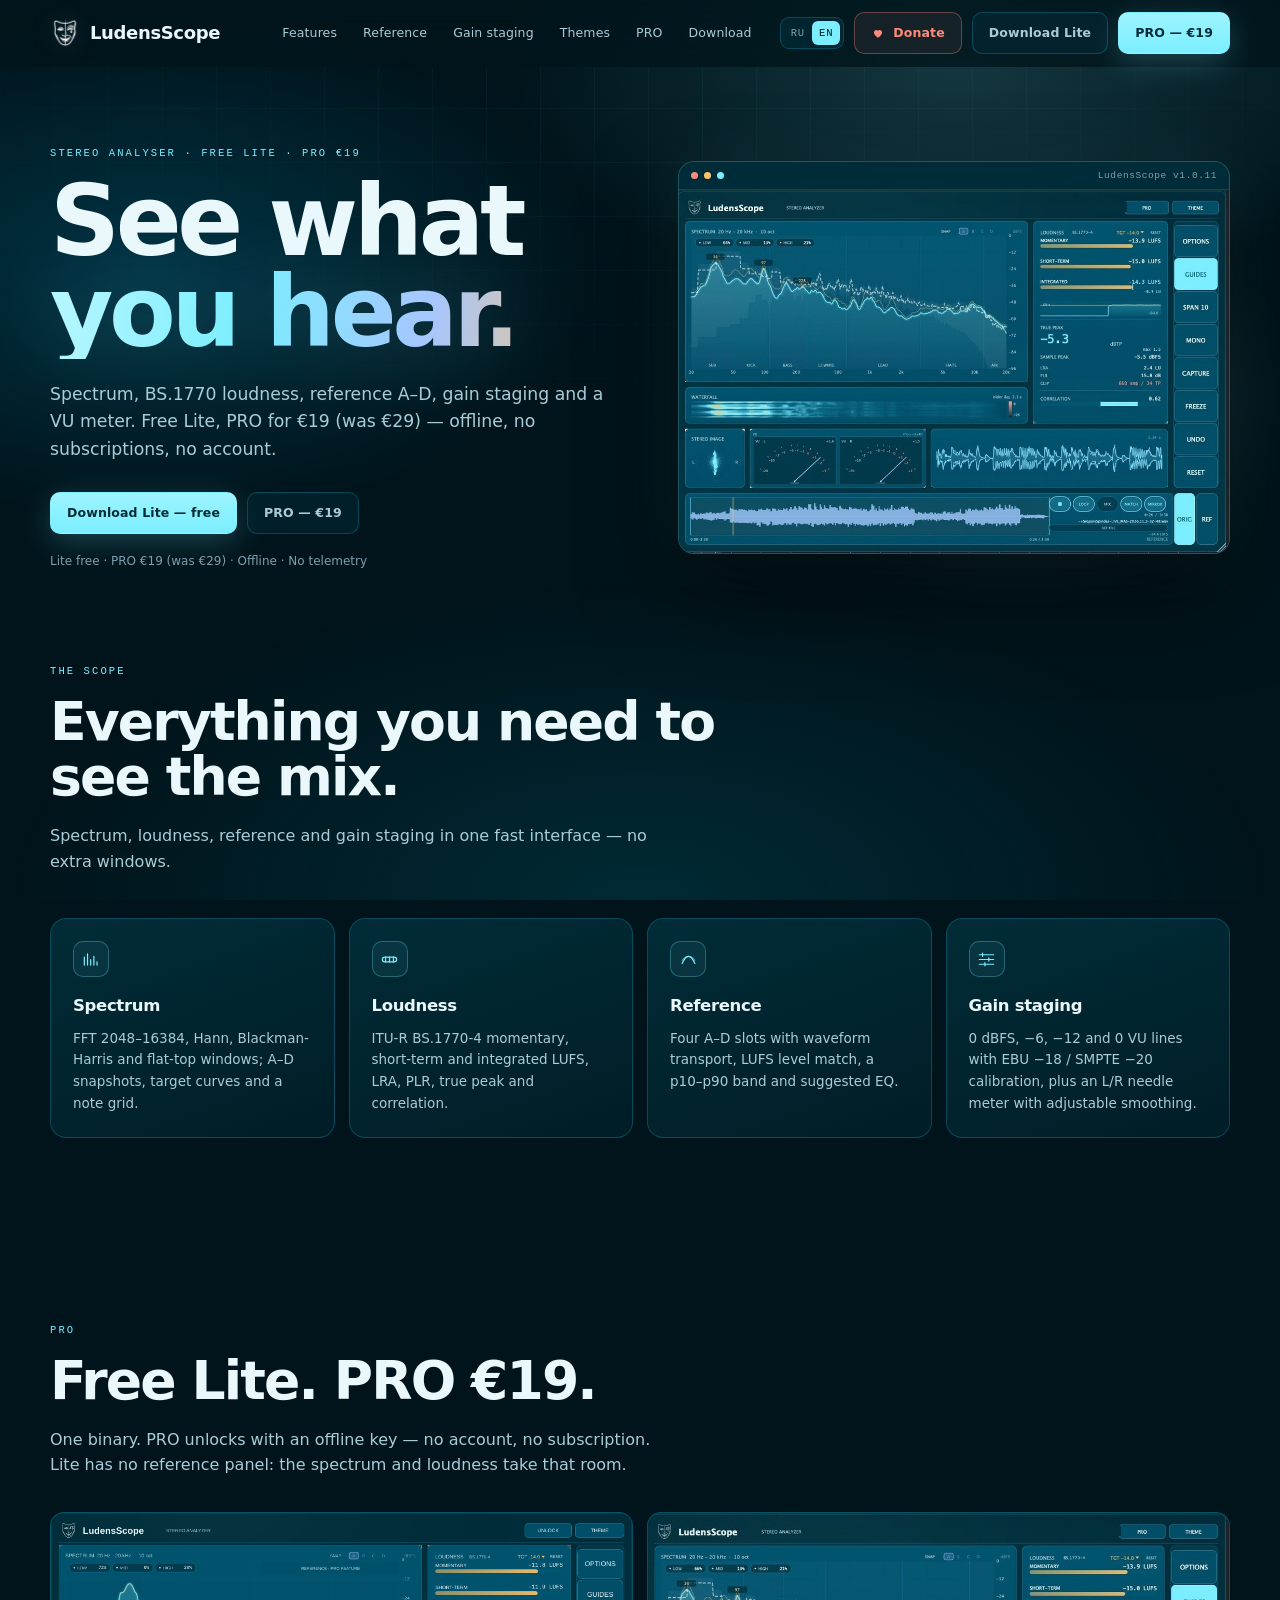
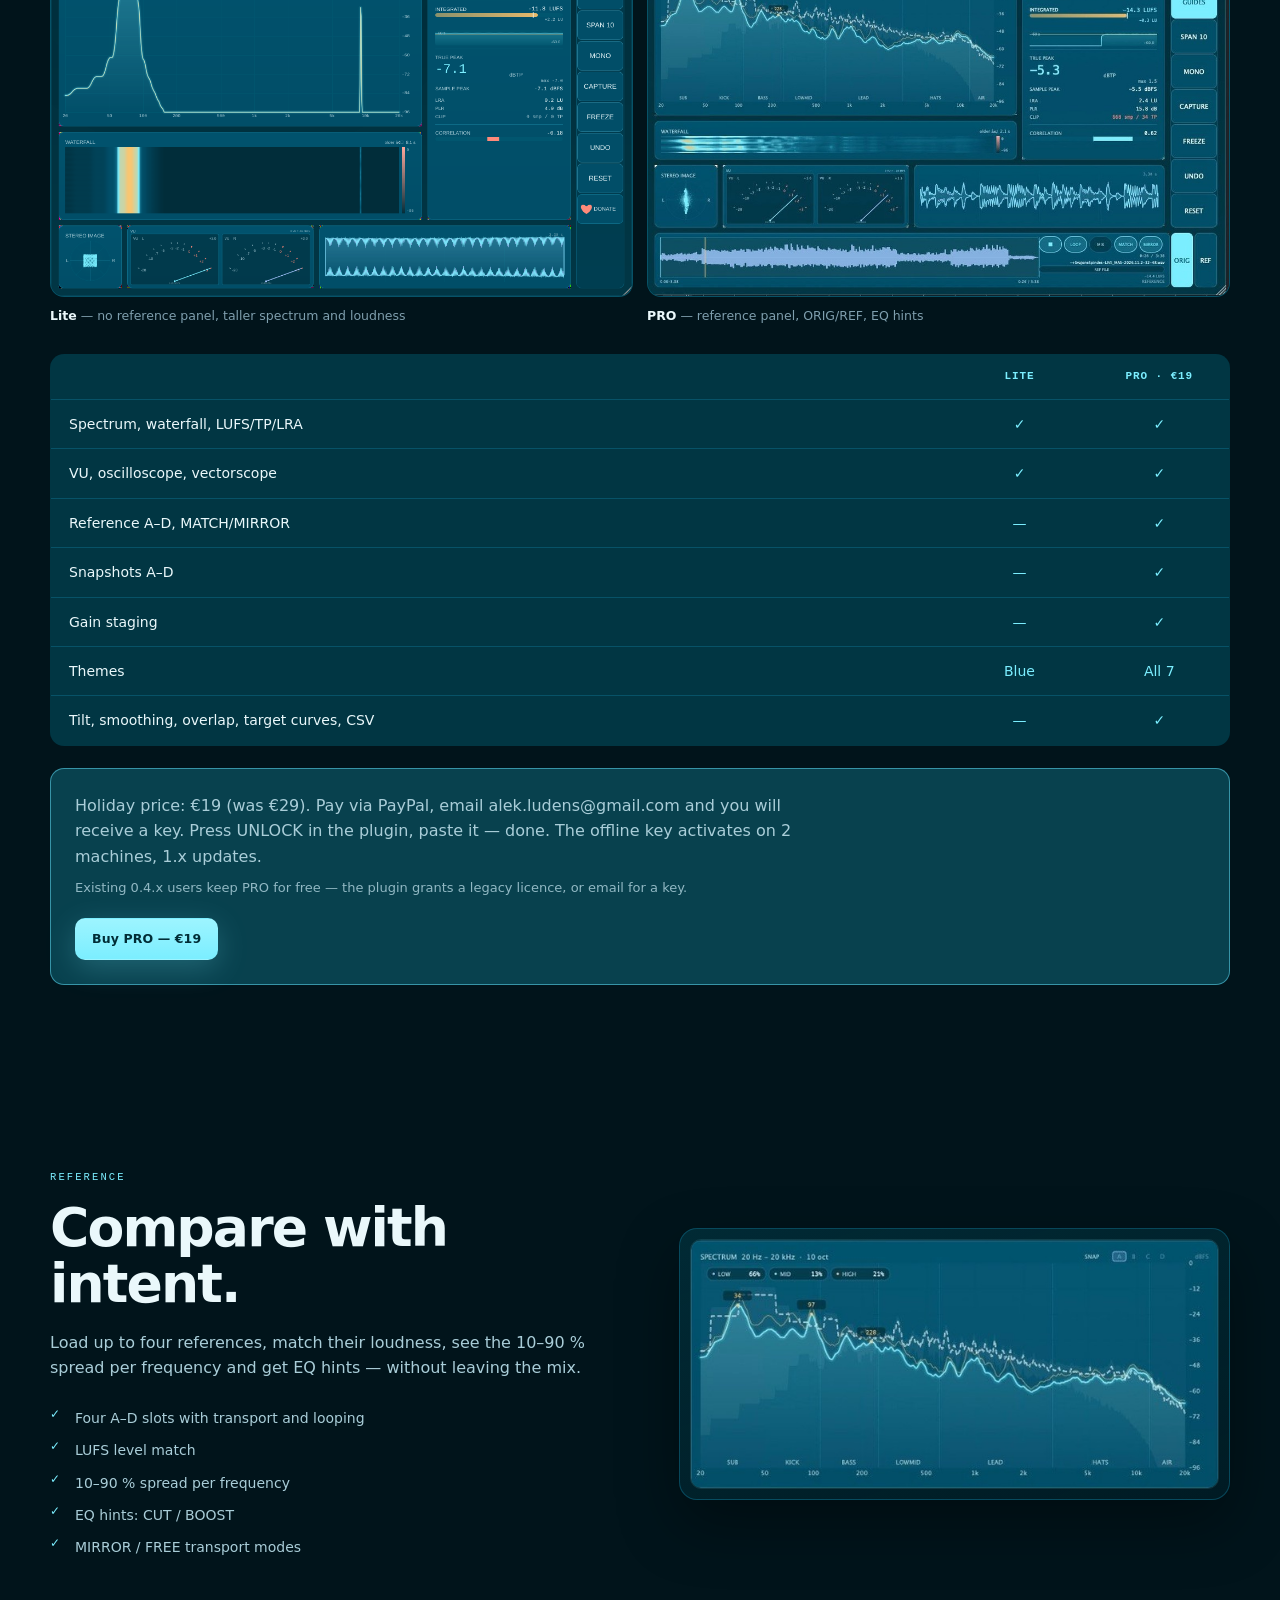
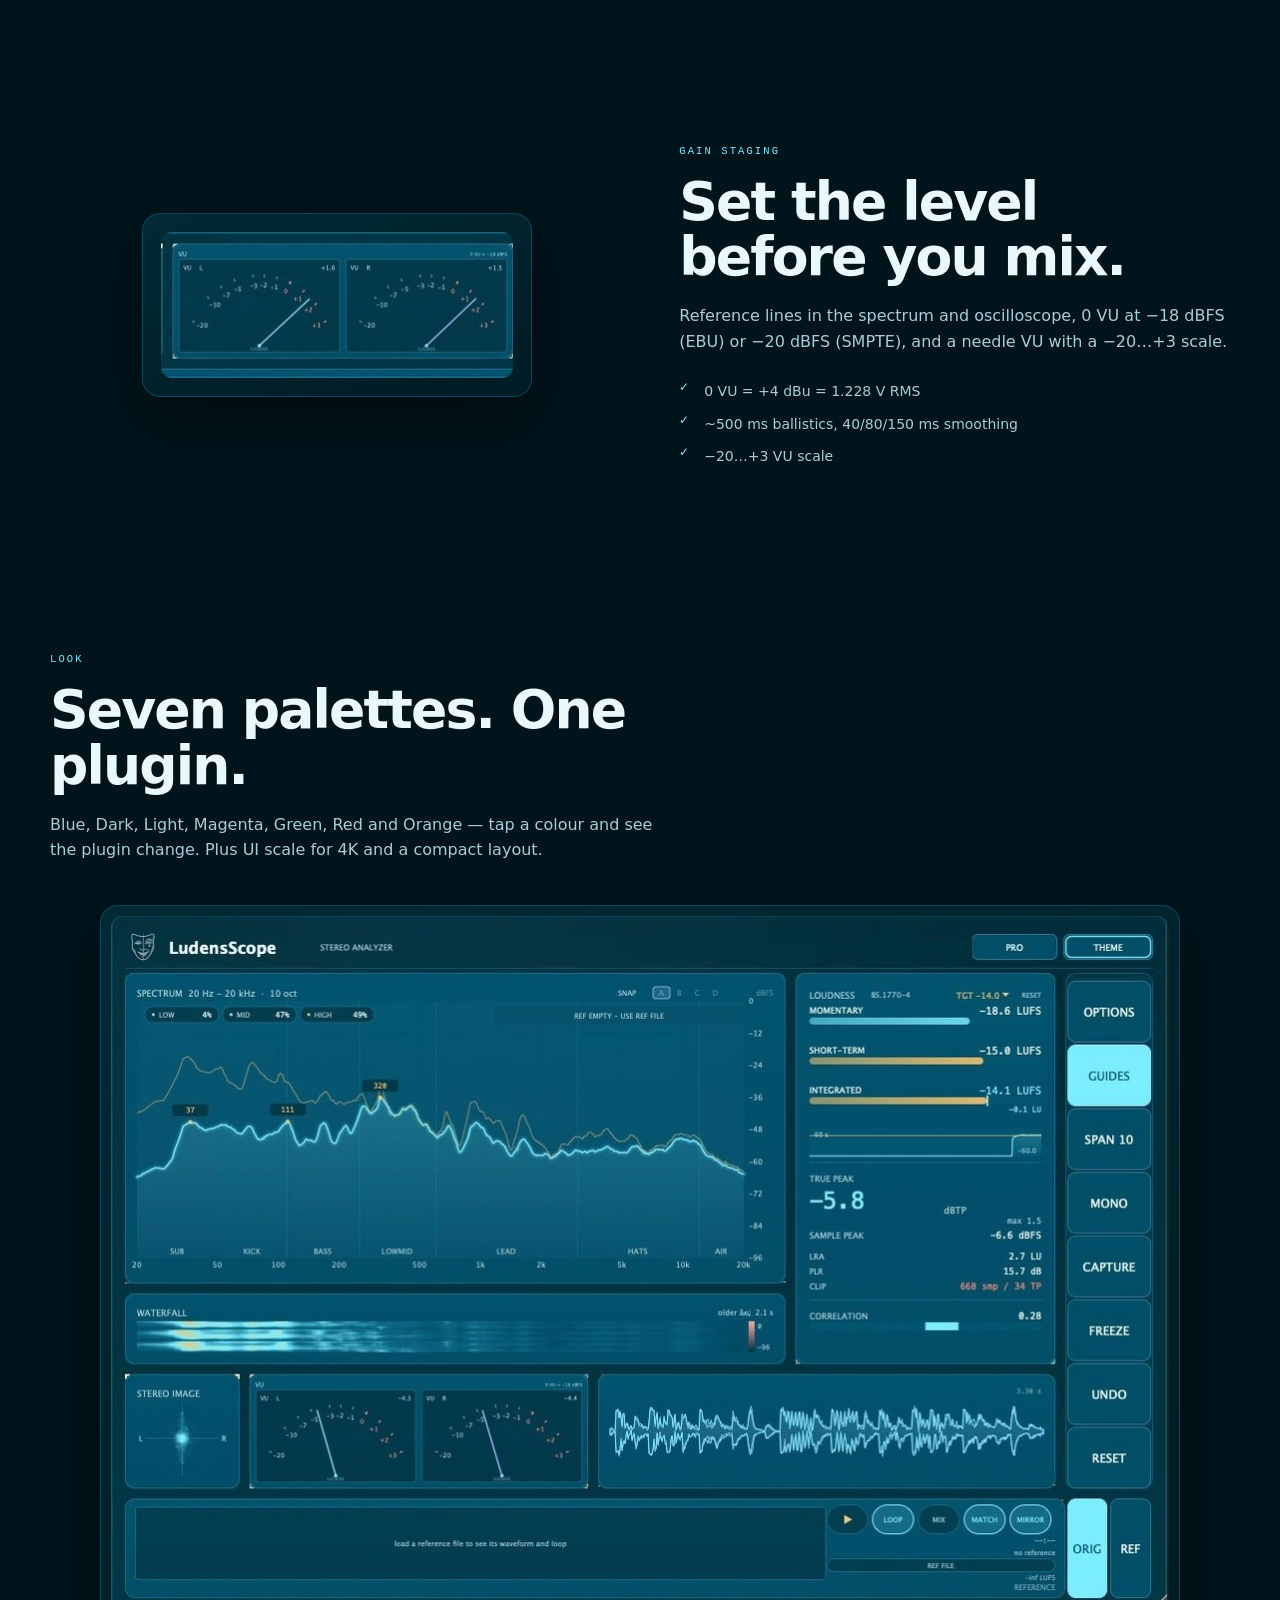
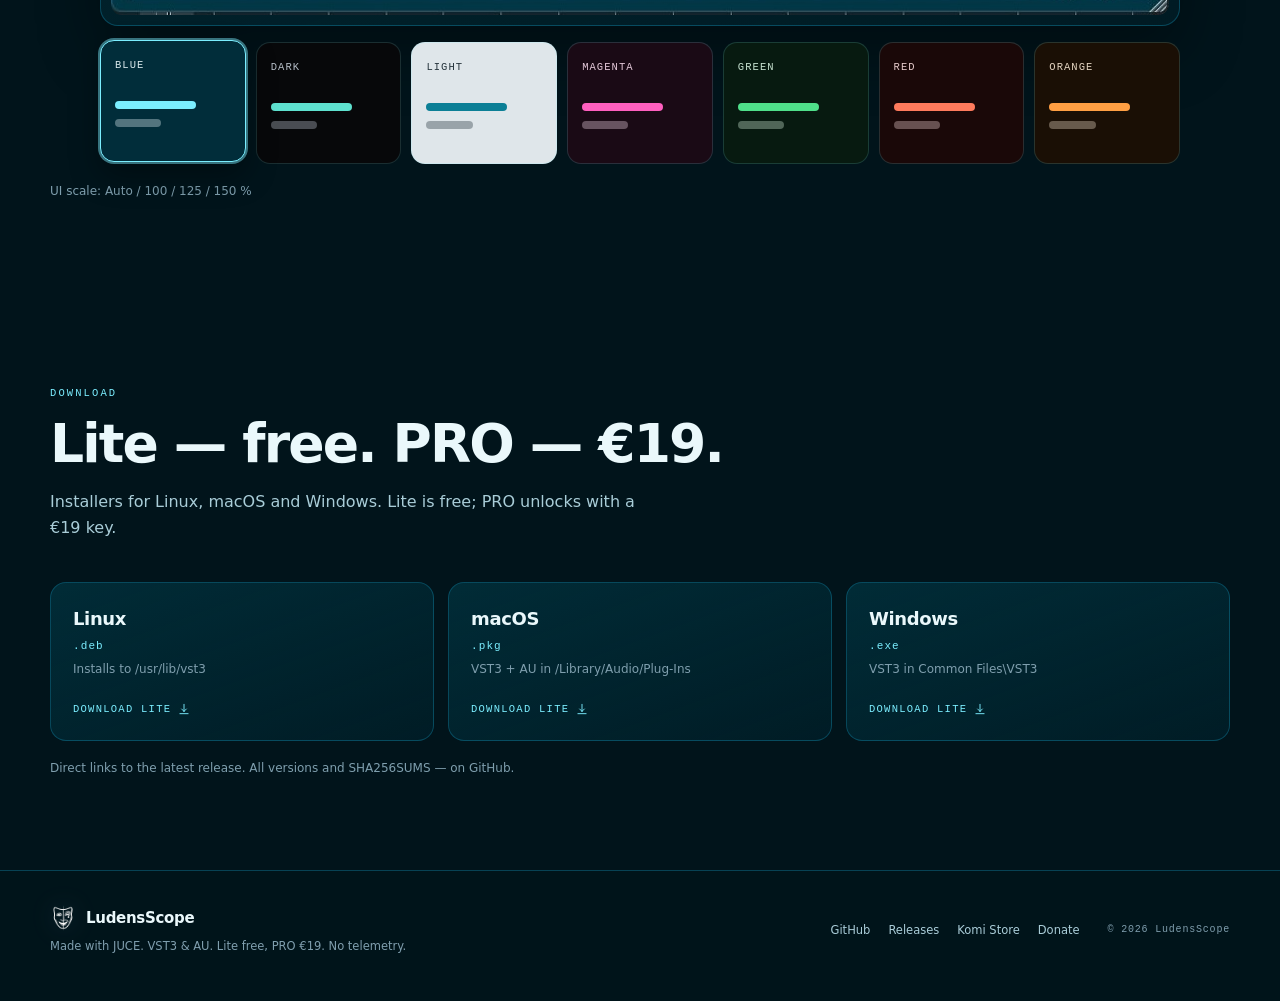
==== site/en/index.html @ 51493e19 "site: fix stale version, h1 spacing and mobile horizontal scroll - static version fallback bumped to" ====
<!DOCTYPE html>
<html lang="en"><head>
  <meta charset="utf-8">
  <meta name="viewport" content="width=device-width, initial-scale=1">
  <title>LudensScope — stereo analyser. Free Lite, PRO €19</title>
  <meta name="description" content="A free stereo analyzer for VST3 and AU: spectrum, BS.1770 loudness, four reference slots, gain staging and a standard VU meter.">
  <meta property="og:title" content="LudensScope — see what you hear">
  <meta property="og:description" content="A free stereo analyzer for VST3 and AU. Spectrum, loudness, reference, gain staging and VU.">
  <meta property="og:type" content="website">
  <meta property="og:image" content="https://ludensscope.pages.dev/assets/ui-preview.jpg">
  <meta property="og:url" content="https://ludensscope.pages.dev/en/">
  <meta property="og:site_name" content="LudensScope">
  <meta property="og:locale" content="en_US">
  <meta property="og:locale:alternate" content="ru_RU">
  <meta name="twitter:card" content="summary_large_image">
  <meta name="theme-color" content="#01141b">
  <link rel="canonical" href="https://ludensscope.pages.dev/en/">
  <link rel="icon" type="image/png" href="../assets/logo.png">
  <link rel="stylesheet" href="../styles.css">
  <noscript><style>.reveal{opacity:1;transform:none}</style></noscript>
<link rel="alternate" hreflang="ru" href="https://ludensscope.pages.dev/">
<link rel="alternate" hreflang="en" href="https://ludensscope.pages.dev/en/">
<link rel="alternate" hreflang="x-default" href="https://ludensscope.pages.dev/">
</head>
<body>
<a class="skip" href="#main">Skip to content</a>

<header class="site-header" id="header">
  <div class="wrap header-inner">
    <a class="brand" href="#top" aria-label="LudensScope">
      <img src="../assets/logo.png" alt="" width="30" height="30">
      <span>LudensScope</span>
    </a>

    <nav class="nav" id="nav" aria-label="Main">
      <a href="#features">Features</a>
      <a href="#reference">Reference</a>
      <a href="#gain">Gain staging</a>
      <a href="#themes">Themes</a>
      <a href="#pro">PRO</a>
      <a href="#download">Download</a>
    </nav>

    <div class="header-actions">
      <div class="lang" role="group" aria-label="Language"><a href="../">RU</a><a class="active" href="./" aria-current="page">EN</a></div>
      <a class="btn btn-donate" href="https://www.paypal.com/donate/?business=0eskimo0%40gmail.com&amp;item_name=Support&amp;currency_code=USD" target="_blank" rel="noopener">
        <svg viewBox="0 0 24 24" aria-hidden="true"><path d="M12 20s-7-4.35-7-9a4 4 0 0 1 7-2.65A4 4 0 0 1 19 11c0 4.65-7 9-7 9Z"></path></svg>
        <span>Donate</span>
      </a>
      <a class="btn btn-ghost header-cta" href="#download">Download Lite</a>
      <a class="btn btn-primary header-cta" href="#pro">PRO — €19</a>
      <button class="menu" id="menu-toggle" type="button" aria-label="Menu" aria-expanded="false" aria-controls="nav">
        <span></span><span></span><span></span>
      </button>
    </div>
  </div>
</header>

<main id="main">
  <section class="hero" id="top">
    <div class="wrap hero-grid">
      <div class="hero-copy">
        <p class="eyebrow reveal visible">Stereo analyser · Free Lite · <span class="nw">PRO €19</span></p>
        <h1 class="reveal visible"><span>See what</span> <span class="accent">you hear.</span></h1>
        <p class="lead reveal visible">Spectrum, BS.1770 loudness, reference A–D, gain staging and a VU meter. Free Lite, PRO for €19 (was €29) — offline, no subscriptions, no account.</p>
        <div class="hero-actions reveal">
          <a class="btn btn-primary" href="#download">Download Lite — free</a>
          <a class="btn btn-ghost" href="#pro">PRO — €19</a>
        </div>
        <p class="fine reveal">Lite free · PRO €19 (was €29) · Offline · No telemetry</p>
      </div>

      <div class="hero-visual reveal">
        <div class="window">
          <div class="window-bar">
            <span class="dot"></span><span class="dot"></span><span class="dot"></span>
            <em>LudensScope <span class="js-version">v1.0.11</span></em>
          </div>
          <img src="../assets/ui-preview.jpg" alt="LudensScope interface: spectrum, loudness, reference, VU meter and oscilloscope" width="1060" height="700">
        </div>
        <div class="glow" aria-hidden="true"></div>
      </div>
    </div>

  </section>

  <section class="section" id="features">
    <div class="wrap">
      <p class="eyebrow reveal">The scope</p>
      <h2 class="reveal">Everything you need to see the mix.</h2>
      <p class="section-lead reveal">Spectrum, loudness, reference and gain staging in one fast interface — no extra windows.</p>

      <div class="cards">
        <article class="card reveal">
          <div class="icon"><svg viewBox="0 0 24 24" aria-hidden="true"><path d="M3 19V9M7 19V5M11 19v-7M15 19V8M19 19v-4"></path></svg></div>
          <h3>Spectrum</h3>
          <p>FFT 2048–16384, Hann, Blackman-Harris and flat-top windows; A–D snapshots, target curves and a note grid.</p>
        </article>
        <article class="card reveal">
          <div class="icon"><svg viewBox="0 0 24 24" aria-hidden="true"><rect x="3" y="9" width="18" height="6" rx="3"></rect><path d="M7 9v6M12 9v6M17 9v6"></path></svg></div>
          <h3>Loudness</h3>
          <p>ITU-R BS.1770-4 momentary, short-term and integrated LUFS, LRA, PLR, true peak and correlation.</p>
        </article>
        <article class="card reveal">
          <div class="icon"><svg viewBox="0 0 24 24" aria-hidden="true"><path d="M4 17c3-7 6-9 8-9s5 2 8 9"></path><path d="M4 13c3-4 6-5 8-5s5 1 8 5" opacity=".5"></path></svg></div>
          <h3>Reference</h3>
          <p>Four A–D slots with waveform transport, LUFS level match, a p10–p90 band and suggested EQ.</p>
        </article>
        <article class="card reveal">
          <div class="icon"><svg viewBox="0 0 24 24" aria-hidden="true"><path d="M3 6h18M3 12h18M3 18h18"></path><path d="M7 4v4M15 10v4M10 16v4"></path></svg></div>
          <h3>Gain staging</h3>
          <p>0 dBFS, −6, −12 and 0 VU lines with EBU −18 / SMPTE −20 calibration, plus an L/R needle meter with adjustable smoothing.</p>
        </article>
      </div>
    </div>
  </section>

  <section class="section" id="pro">
    <div class="wrap">
      <p class="eyebrow reveal">PRO</p>
      <h2 class="reveal">Free Lite. PRO €19.</h2>
      <p class="section-lead reveal">One binary. PRO unlocks with an offline key — no account, no subscription. Lite has no reference panel: the spectrum and loudness take that room.</p>
            <div class="compare reveal">
        <figure>
          <img src="../assets/ui-preview-lite.png" width="1060" height="700"
               alt="Lite: spectrum and loudness use the full height, no reference panel">
          <figcaption><b>Lite</b> — no reference panel, taller spectrum and loudness</figcaption>
        </figure>
        <figure>
          <img src="../assets/ui-preview.jpg" width="1060" height="700"
               alt="PRO: reference panel with transport, ORIG/REF and EQ hints">
          <figcaption><b>PRO</b> — reference panel, ORIG/REF, EQ hints</figcaption>
        </figure>
      </div>

<table class="price-table reveal">
        <thead><tr><th></th><th>Lite</th><th>PRO · €19</th></tr></thead>
        <tbody>
          <tr><td>Spectrum, waterfall, LUFS/TP/LRA</td><td>✓</td><td>✓</td></tr>
          <tr><td>VU, oscilloscope, vectorscope</td><td>✓</td><td>✓</td></tr>
          <tr><td>Reference A–D, MATCH/MIRROR</td><td>—</td><td>✓</td></tr>
          <tr><td>Snapshots A–D</td><td>—</td><td>✓</td></tr>
          <tr><td>Gain staging</td><td>—</td><td>✓</td></tr>
          <tr><td>Themes</td><td>Blue</td><td>All 7</td></tr>
          <tr><td>Tilt, smoothing, overlap, target curves, CSV</td><td>—</td><td>✓</td></tr>
        </tbody>
      </table>
      <div class="full-actions reveal">
        <p>Holiday price: €19 (was €29). Pay via PayPal, email <a href="mailto:alek.ludens@gmail.com">alek.ludens@gmail.com</a> and you will receive a key. Press UNLOCK in the plugin, paste it — done. The offline key activates on 2 machines, 1.x updates.</p>
        <p class="fine">Existing 0.4.x users keep PRO for free — the plugin grants a legacy licence, or email for a key.</p>
        <a class="btn btn-primary" href="https://www.paypal.com/ncp/payment/9LQYYZMR7TW7G" target="_blank" rel="noopener">Buy PRO — €19</a>
      </div>
    </div>
  </section>

  <section class="section split" id="reference">
    <div class="wrap split-grid">
      <div class="split-copy">
        <p class="eyebrow reveal">Reference</p>
        <h2 class="reveal">Compare with intent.</h2>
        <p class="section-lead reveal">Load up to four references, match their loudness, see the 10–90 % spread per frequency and get EQ hints — without leaving the mix.</p>
        <ul class="ticks reveal">
          <li>Four A–D slots with transport and looping</li>
          <li>LUFS level match</li>
          <li>10–90 % spread per frequency</li>
          <li>EQ hints: CUT / BOOST</li>
          <li>MIRROR / FREE transport modes</li>
        </ul>
      </div>
      <div class="shot reveal"><img src="../assets/spectrum.png" alt="LudensScope spectrum: LOW/MID/HIGH bands, dBFS scale and frequency labels" ></div>
    </div>
  </section>

  <section class="section split reverse" id="gain">
    <div class="wrap split-grid">
      <div class="shot vu reveal"><img src="../assets/vu.png" alt="LudensScope stereo VU meter with L and R needles" ></div>
      <div class="split-copy">
        <p class="eyebrow reveal">Gain staging</p>
        <h2 class="reveal">Set the level before you mix.</h2>
        <p class="section-lead reveal">Reference lines in the spectrum and oscilloscope, 0 VU at −18 dBFS (EBU) or −20 dBFS (SMPTE), and a needle VU with a −20…+3 scale.</p>
        <ul class="ticks reveal">
          <li>0 VU = +4 dBu = 1.228 V RMS</li>
          <li>~500 ms ballistics, 40/80/150 ms smoothing</li>
          <li>−20…+3 VU scale</li>
        </ul>
      </div>
    </div>
  </section>

  <section class="section" id="themes">
    <div class="wrap">
      <p class="eyebrow reveal">Look</p>
      <h2 class="reveal">Seven palettes. One plugin.</h2>
      <p class="section-lead reveal">Blue, Dark, Light, Magenta, Green, Red and Orange — tap a colour and see the plugin change. Plus UI scale for 4K and a compact layout.</p>

      <div class="theme-preview reveal">
        <img id="theme-shot" src="../assets/themes/blue.jpg" width="1060" height="700"
             alt="LudensScope — theme Blue" data-alt-prefix="LudensScope — theme">
      </div>

      <div class="swatches reveal" data-theme-picker role="group" aria-label="Interface theme">
        <button class="swatch" type="button" data-shot="../assets/themes/blue.jpg" data-name="Blue" aria-pressed="true" style="--sw-bg:#012d3a;--sw-panel:#014e68;--sw-accent:#7beeff;--sw-text:#eaf8fb"><span>Blue</span><i></i><i></i><i></i></button>
        <button class="swatch" type="button" data-shot="../assets/themes/dark.jpg" data-name="Dark" aria-pressed="false" style="--sw-bg:#07080a;--sw-panel:#141922;--sw-accent:#5ee1cf;--sw-text:#c3ccd6"><span>Dark</span><i></i><i></i><i></i></button>
        <button class="swatch" type="button" data-shot="../assets/themes/light.jpg" data-name="Light" aria-pressed="false" style="--sw-bg:#dfe6ea;--sw-panel:#ffffff;--sw-accent:#0b7f96;--sw-text:#17262e"><span>Light</span><i></i><i></i><i></i></button>
        <button class="swatch" type="button" data-shot="../assets/themes/magenta.jpg" data-name="Magenta" aria-pressed="false" style="--sw-bg:#1a0a15;--sw-panel:#33132a;--sw-accent:#ff5fbf;--sw-text:#f6d9ea"><span>Magenta</span><i></i><i></i><i></i></button>
        <button class="swatch" type="button" data-shot="../assets/themes/green.jpg" data-name="Green" aria-pressed="false" style="--sw-bg:#071a10;--sw-panel:#0f2e1f;--sw-accent:#4fe08a;--sw-text:#d6f2e0"><span>Green</span><i></i><i></i><i></i></button>
        <button class="swatch" type="button" data-shot="../assets/themes/red.jpg" data-name="Red" aria-pressed="false" style="--sw-bg:#1a0808;--sw-panel:#331111;--sw-accent:#ff7a5c;--sw-text:#f6dada"><span>Red</span><i></i><i></i><i></i></button>
        <button class="swatch" type="button" data-shot="../assets/themes/orange.jpg" data-name="Orange" aria-pressed="false" style="--sw-bg:#1a0f05;--sw-panel:#33200c;--sw-accent:#ff9f43;--sw-text:#f6e6d2"><span>Orange</span><i></i><i></i><i></i></button>
      </div>
      <p class="fine reveal">UI scale: Auto / 100 / 125 / 150 %</p>
    </div>
  </section>

  <section class="section" id="download">
    <div class="wrap">
      <p class="eyebrow reveal">Download</p>
      <h2 class="reveal">Lite — free. PRO — €19.</h2>
      <p class="section-lead reveal">Installers for Linux, macOS and Windows. Lite is free; PRO unlocks with a €19 key.</p>

      <div class="downloads">
        <a class="download reveal" href="https://github.com/ltillegal/ludensscope/releases/latest/download/LudensScope-linux.deb" target="_blank" rel="noopener">
          <span class="os">Linux</span>
          <span class="file">.deb</span>
          <span class="path">Installs to /usr/lib/vst3</span>
          <span class="dl"><span>Download Lite</span><svg viewBox="0 0 24 24" aria-hidden="true"><path d="M12 4v12m0 0 4-4m-4 4-4-4M5 20h14"></path></svg></span>
        </a>
        <a class="download reveal" href="https://github.com/ltillegal/ludensscope/releases/latest/download/LudensScope-macos.pkg" target="_blank" rel="noopener">
          <span class="os">macOS</span>
          <span class="file">.pkg</span>
          <span class="path">VST3 + AU in /Library/Audio/Plug-Ins</span>
          <span class="dl"><span>Download Lite</span><svg viewBox="0 0 24 24" aria-hidden="true"><path d="M12 4v12m0 0 4-4m-4 4-4-4M5 20h14"></path></svg></span>
        </a>
        <a class="download reveal" href="https://github.com/ltillegal/ludensscope/releases/latest/download/LudensScope-windows.exe" target="_blank" rel="noopener">
          <span class="os">Windows</span>
          <span class="file">.exe</span>
          <span class="path">VST3 in Common Files\VST3</span>
          <span class="dl"><span>Download Lite</span><svg viewBox="0 0 24 24" aria-hidden="true"><path d="M12 4v12m0 0 4-4m-4 4-4-4M5 20h14"></path></svg></span>
        </a>
      </div>

      <p class="fine reveal">Direct links to the latest release. All versions and SHA256SUMS — <a href="https://github.com/ltillegal/ludensscope/releases">on GitHub</a>.</p>

    </div>
  </section>

</main>

<footer class="footer">
  <div class="wrap footer-inner">
    <div class="footer-brand">
      <a class="brand" href="#top"><img src="../assets/logo.png" alt="" width="26" height="26"><span>LudensScope</span></a>
      <p>Made with JUCE. VST3 &amp; AU. Lite free, PRO €19. No telemetry.</p>
    </div>
    <nav class="footer-nav" aria-label="Links">
      <a href="https://github.com/ltillegal/ludensscope" target="_blank" rel="noopener">GitHub</a>
      <a href="https://github.com/ltillegal/ludensscope/releases" target="_blank" rel="noopener">Releases</a>
      <a href="https://komistore.app/" target="_blank" rel="noopener">Komi Store</a>
      <a href="https://www.paypal.com/donate/?business=0eskimo0%40gmail.com&amp;item_name=Support&amp;currency_code=USD" target="_blank" rel="noopener">Donate</a>
    </nav>
    <p class="copy">© 2026 LudensScope</p>
  </div>
</footer>

<script src="../app.js"></script>


</body></html>
---- site/styles.css ----
:root {
  --bg: #01141b;
  --bg-2: #012d3a;
  --panel: #013643;
  --panel-2: #014e68;
  --line: rgba(13, 106, 134, 0.55);
  --line-soft: rgba(123, 238, 255, 0.14);
  --text: #eaf8fb;
  --dim: #a9cdd8;
  --mute: #7f9fae;
  --accent: #7beeff;
  --accent-2: #ffc46b;
  --hot: #ff8a7a;
  --cold: #a6c6ff;
  --violet: #b18cff;
  --radius: 18px;
  --wrap: 1180px;
  --sans: Inter, ui-sans-serif, system-ui, -apple-system, "Segoe UI", Roboto, sans-serif;
  --mono: "JetBrains Mono", ui-monospace, SFMono-Regular, Menlo, Consolas, monospace;
}

* { box-sizing: border-box; }

html { scroll-behavior: smooth; overflow-x: clip; }

section[id] { scroll-margin-top: 84px; }

body {
  margin: 0;
  background: var(--bg);
  color: var(--text);
  font-family: var(--sans);
  font-size: 16px;
  line-height: 1.6;
  -webkit-font-smoothing: antialiased;
  overflow-x: hidden;
}

body::before {
  content: "";
  position: fixed;
  inset: 0;
  z-index: -2;
  background-image:
    linear-gradient(rgba(123, 238, 255, 0.045) 1px, transparent 1px),
    linear-gradient(90deg, rgba(123, 238, 255, 0.045) 1px, transparent 1px);
  background-size: 54px 54px;
  -webkit-mask-image: radial-gradient(ellipse 90% 70% at 50% 0%, #000 20%, transparent 75%);
  mask-image: radial-gradient(ellipse 90% 70% at 50% 0%, #000 20%, transparent 75%);
  pointer-events: none;
}

body::after {
  content: "";
  position: fixed;
  inset: 0;
  z-index: -1;
  background:
    radial-gradient(ellipse 55% 40% at 75% 8%, rgba(123, 238, 255, 0.16), transparent 65%),
    radial-gradient(ellipse 50% 40% at 12% 30%, rgba(1, 78, 104, 0.55), transparent 70%),
    radial-gradient(ellipse 70% 50% at 50% 100%, rgba(1, 54, 67, 0.65), transparent 70%);
  pointer-events: none;
}

::selection { background: var(--accent); color: var(--bg); }

a { color: inherit; text-decoration: none; }

img { max-width: 100%; }
.nw { white-space: nowrap; }

.wrap {
  width: min(var(--wrap), calc(100% - 48px));
  margin-inline: auto;
}

.skip {
  position: absolute;
  left: -999px;
  top: 10px;
  z-index: 100;
  padding: 10px 16px;
  border-radius: 10px;
  background: var(--accent);
  color: var(--bg);
  font-weight: 700;
}
.skip:focus { left: 16px; }

.eyebrow {
  margin: 0 0 14px;
  font-family: var(--mono);
  font-size: 10.5px;
  letter-spacing: 0.2em;
  text-transform: uppercase;
  color: var(--accent);
  opacity: 0.85;
}

h1, h2, h3 { margin: 0; font-weight: 700; letter-spacing: -0.035em; }

h2 {
  font-size: clamp(2rem, 4.2vw, 3.35rem);
  line-height: 1.04;
  max-width: 760px;
}

.lead {
  margin: 22px 0 0;
  max-width: 560px;
  font-size: clamp(1rem, 1.35vw, 1.12rem);
  color: var(--dim);
}

.section-lead {
  margin: 18px 0 0;
  max-width: 620px;
  font-size: 1rem;
  color: var(--dim);
}

.fine {
  margin: 18px 0 0;
  font-size: 12px;
  color: var(--mute);
}

/* ---------- header ---------- */

.site-header {
  position: sticky;
  top: 0;
  z-index: 50;
  background: rgba(1, 20, 27, 0.75);
  -webkit-backdrop-filter: blur(16px);
  backdrop-filter: blur(16px);
  border-bottom: 1px solid transparent;
  transition: border-color 0.25s ease, background 0.25s ease;
}
.site-header.scrolled {
  background: rgba(1, 20, 27, 0.92);
  border-bottom-color: var(--line);
}

.header-inner {
  display: flex;
  align-items: center;
  gap: 28px;
  height: 66px;
}

.brand {
  display: inline-flex;
  align-items: center;
  gap: 10px;
  font-size: 18px;
  font-weight: 700;
  letter-spacing: -0.02em;
  white-space: nowrap;
}
.brand img { display: block; filter: drop-shadow(0 0 12px rgba(123, 238, 255, 0.25)); }

.nav {
  display: flex;
  align-items: center;
  gap: 26px;
  margin-left: auto;
}
.nav a {
  font-size: 12.5px;
  letter-spacing: 0.01em;
  color: var(--dim);
  transition: color 0.18s ease;
}
.nav a:hover { color: var(--text); }

.header-actions {
  display: flex;
  align-items: center;
  gap: 10px;
}

.lang {
  display: inline-flex;
  align-items: center;
  padding: 3px;
  border: 1px solid var(--line);
  border-radius: 9px;
  background: rgba(1, 54, 67, 0.45);
}
.lang a {
  display: inline-block;
  color: var(--mute);
  font-family: var(--mono);
  font-size: 10.5px;
  letter-spacing: 0.08em;
  padding: 4px 7px;
  border-radius: 6px;
  text-decoration: none;
  transition: background 0.18s ease, color 0.18s ease;
}
.lang a.active { background: var(--accent); color: var(--bg); }
.lang a:focus-visible { outline: 2px solid var(--accent-2); outline-offset: 2px; }

.btn {
  display: inline-flex;
  align-items: center;
  gap: 8px;
  padding: 10px 16px;
  border-radius: 10px;
  border: 1px solid transparent;
  font-size: 12.5px;
  font-weight: 600;
  letter-spacing: 0.01em;
  cursor: pointer;
  transition: transform 0.18s ease, background 0.18s ease, border-color 0.18s ease, box-shadow 0.18s ease;
  white-space: nowrap;
}
.btn:hover { transform: translateY(-1px); }
.btn:focus-visible { outline: 2px solid var(--accent-2); outline-offset: 3px; }

.btn-primary {
  background: linear-gradient(180deg, #9df4ff, var(--accent));
  color: #002c36;
  box-shadow: 0 8px 30px rgba(123, 238, 255, 0.22);
}
.btn-primary:hover { box-shadow: 0 10px 36px rgba(123, 238, 255, 0.32); }

.btn-ghost {
  border-color: var(--line);
  background: rgba(1, 54, 67, 0.35);
  color: var(--dim);
}
.btn-ghost:hover { border-color: rgba(123, 238, 255, 0.5); color: var(--text); }

.btn-donate {
  border-color: rgba(255, 138, 122, 0.35);
  background: rgba(255, 138, 122, 0.07);
  color: var(--hot);
}
.btn-donate svg {
  width: 14px;
  height: 14px;
  fill: currentColor;
  stroke: none;
}
.btn-donate:hover { border-color: rgba(255, 138, 122, 0.65); background: rgba(255, 138, 122, 0.12); }

.menu {
  display: none;
  width: 38px;
  height: 38px;
  padding: 10px 9px;
  border: 1px solid var(--line);
  border-radius: 9px;
  background: rgba(1, 54, 67, 0.35);
  cursor: pointer;
}
.menu span {
  display: block;
  height: 1.5px;
  margin: 4px 0;
  background: var(--dim);
  border-radius: 2px;
  transition: transform 0.2s ease, opacity 0.2s ease;
}

/* ---------- hero ---------- */

.hero { padding: 78px 0 56px; }

.hero-grid {
  display: grid;
  grid-template-columns: 1.02fr 0.98fr;
  align-items: center;
  gap: 54px;
}

.hero h1 {
  font-size: clamp(3.4rem, 7.6vw, 6.2rem);
  line-height: 0.94;
  letter-spacing: -0.045em;
}
.hero h1 span { display: block; }
.hero h1 .accent {
  background: linear-gradient(96deg, #b8f7ff 0%, var(--accent) 34%, var(--cold) 66%, var(--accent-2) 100%);
  -webkit-background-clip: text;
  background-clip: text;
  color: transparent;
  filter: drop-shadow(0 0 38px rgba(123, 238, 255, 0.18));
}

.hero-actions {
  display: flex;
  flex-wrap: wrap;
  gap: 10px;
  margin-top: 28px;
}

.hero-visual { position: relative; }

.window {
  position: relative;
  z-index: 2;
  border: 1px solid rgba(123, 238, 255, 0.25);
  border-radius: 16px;
  background: #01222c;
  overflow: hidden;
  box-shadow:
    0 40px 90px rgba(0, 0, 0, 0.55),
    0 0 70px rgba(123, 238, 255, 0.09),
    inset 0 1px 0 rgba(255, 255, 255, 0.06);
}
.window-bar {
  display: flex;
  align-items: center;
  gap: 6px;
  height: 28px;
  padding: 0 12px;
  background: rgba(1, 45, 58, 0.9);
  border-bottom: 1px solid rgba(123, 238, 255, 0.12);
}
.window-bar .dot {
  width: 7px;
  height: 7px;
  border-radius: 50%;
  background: var(--line);
}
.window-bar .dot:nth-child(1) { background: var(--hot); }
.window-bar .dot:nth-child(2) { background: var(--accent-2); }
.window-bar .dot:nth-child(3) { background: var(--accent); }
.window-bar em {
  margin-left: auto;
  font-family: var(--mono);
  font-size: 9.5px;
  font-style: normal;
  letter-spacing: 0.06em;
  color: var(--mute);
}
.window img { display: block; width: 100%; height: auto; }

.glow {
  position: absolute;
  inset: -12% -8% -18% -8%;
  z-index: 0;
  background: radial-gradient(ellipse 60% 55% at 60% 55%, rgba(123, 238, 255, 0.25), transparent 70%);
  filter: blur(28px);
  pointer-events: none;
}

.stats {
  display: grid;
  grid-template-columns: repeat(4, 1fr);
  gap: 18px;
  margin-top: 64px;
  padding-top: 24px;
  border-top: 1px solid var(--line);
}
.stats div { display: flex; flex-direction: column; gap: 4px; }
.stats strong {
  font-family: var(--mono);
  font-size: clamp(1.15rem, 2vw, 1.55rem);
  font-weight: 500;
  letter-spacing: -0.03em;
  color: var(--text);
}
.stats span {
  font-family: var(--mono);
  font-size: 10px;
  letter-spacing: 0.14em;
  text-transform: uppercase;
  color: var(--mute);
}

/* ---------- sections ---------- */

.section { padding: 92px 0; }

#features { padding-top: 36px; }

.cards {
  display: grid;
  grid-template-columns: repeat(4, 1fr);
  gap: 14px;
  margin-top: 44px;
}

.card {
  position: relative;
  padding: 22px;
  border: 1px solid var(--line);
  border-radius: 16px;
  background: linear-gradient(160deg, rgba(1, 54, 67, 0.72), rgba(1, 45, 58, 0.38));
  transition: transform 0.22s ease, border-color 0.22s ease, background 0.22s ease;
}
.card:hover {
  transform: translateY(-3px);
  border-color: rgba(123, 238, 255, 0.42);
  background: linear-gradient(160deg, rgba(1, 60, 75, 0.85), rgba(1, 45, 58, 0.45));
}
.card .icon {
  width: 36px;
  height: 36px;
  display: grid;
  place-items: center;
  margin-bottom: 16px;
  border: 1px solid rgba(123, 238, 255, 0.28);
  border-radius: 10px;
  background: rgba(123, 238, 255, 0.06);
  color: var(--accent);
}
.card .icon svg {
  width: 19px;
  height: 19px;
  fill: none;
  stroke: currentColor;
  stroke-width: 1.55;
  stroke-linecap: round;
  stroke-linejoin: round;
}
.card h3 { font-size: 16.5px; letter-spacing: -0.02em; }
.card p {
  margin: 8px 0 0;
  font-size: 13.5px;
  line-height: 1.62;
  color: var(--dim);
}

/* ---------- split sections ---------- */

.split-grid {
  display: grid;
  grid-template-columns: 1.02fr 0.98fr;
  align-items: center;
  gap: 56px;
}
.split.reverse .split-grid > .split-copy { order: 2; }
.split.reverse .split-grid > .shot { order: 1; }

.ticks {
  list-style: none;
  margin: 26px 0 0;
  padding: 0;
  display: grid;
  gap: 10px;
}
.ticks li {
  position: relative;
  padding-left: 25px;
  font-size: 14px;
  color: var(--dim);
}
.ticks li::before {
  content: "✓";
  position: absolute;
  left: 0;
  top: -1px;
  font-family: var(--mono);
  font-size: 12px;
  color: var(--accent);
}

.shot {
  padding: 10px;
  border: 1px solid var(--line);
  border-radius: 18px;
  background: linear-gradient(160deg, rgba(1, 54, 67, 0.65), rgba(1, 45, 58, 0.3));
  box-shadow: 0 24px 60px rgba(0, 0, 0, 0.35);
}
.shot img {
  display: block;
  width: 100%;
  border-radius: 11px;
  border: 1px solid rgba(123, 238, 255, 0.12);
}
.shot.vu {
  justify-self: center;
  width: 100%;
  max-width: 390px;
  padding: 18px;
}
.shot.vu img { border: 0; }

/* ---------- themes ---------- */

.theme-preview {
  max-width: 1080px;
  margin: 42px auto 0;
  padding: 10px;
  border: 1px solid var(--line);
  border-radius: 18px;
  background: linear-gradient(160deg, rgba(1, 54, 67, 0.65), rgba(1, 45, 58, 0.3));
  box-shadow: 0 24px 60px rgba(0, 0, 0, 0.35);
}
.theme-preview img {
  display: block;
  width: 100%;
  height: auto;
  border-radius: 11px;
  transition: opacity 0.18s ease;
}
.theme-preview img.is-swapping { opacity: 0.35; }

.swatches {
  display: grid;
  grid-template-columns: repeat(7, 1fr);
  gap: 10px;
  max-width: 1080px;
  margin: 16px auto 0;
}
.swatch {
  display: flex;
  flex-direction: column;
  gap: 10px;
  padding: 16px 14px;
  min-height: 122px;
  border: 1px solid rgba(123, 238, 255, 0.16);
  border-radius: 14px;
  background: var(--sw-bg);
  color: var(--sw-text);
  font: inherit;
  text-align: left;
  cursor: pointer;
  transition: transform 0.22s ease, border-color 0.22s ease, box-shadow 0.22s ease;
}
.swatch:hover { transform: translateY(-3px); border-color: var(--sw-accent); }
.swatch[aria-pressed="true"] {
  border-color: var(--sw-accent);
  box-shadow: 0 0 0 2px color-mix(in srgb, var(--sw-accent) 45%, transparent),
              0 14px 30px rgba(0, 0, 0, 0.35);
  transform: translateY(-2px);
}
.swatch:focus-visible {
  outline: 2px solid var(--sw-accent);
  outline-offset: 3px;
}
.swatch span {
  font-family: var(--mono);
  font-size: 10.5px;
  letter-spacing: 0.1em;
  text-transform: uppercase;
  opacity: 0.92;
}
.swatch i {
  display: block;
  height: 8px;
  border-radius: 4px;
  background: var(--sw-panel);
}
.swatch i:nth-of-type(2) { background: var(--sw-accent); width: 70%; }
.swatch i:nth-of-type(3) { background: var(--sw-text); opacity: 0.35; width: 40%; }

/* ---------- downloads ---------- */

.downloads {
  display: grid;
  grid-template-columns: repeat(3, 1fr);
  gap: 14px;
  margin-top: 42px;
}
.download {
  display: flex;
  flex-direction: column;
  gap: 4px;
  padding: 22px;
  border: 1px solid var(--line);
  border-radius: 16px;
  background: linear-gradient(160deg, rgba(1, 54, 67, 0.7), rgba(1, 45, 58, 0.35));
  transition: transform 0.22s ease, border-color 0.22s ease;
}
.download:hover { transform: translateY(-3px); border-color: rgba(123, 238, 255, 0.45); }
.download .os { font-size: 18px; font-weight: 700; letter-spacing: -0.02em; }
.download .file {
  font-family: var(--mono);
  font-size: 11px;
  letter-spacing: 0.1em;
  color: var(--accent);
}
.download .path { font-size: 12px; color: var(--mute); }
.download .dl {
  display: flex;
  align-items: center;
  gap: 6px;
  margin-top: 18px;
  font-family: var(--mono);
  font-size: 10.5px;
  letter-spacing: 0.12em;
  text-transform: uppercase;
  color: var(--accent);
}
.download .dl svg {
  width: 14px;
  height: 14px;
  fill: none;
  stroke: currentColor;
  stroke-width: 1.6;
  stroke-linecap: round;
  stroke-linejoin: round;
  transition: transform 0.2s ease;
}
.download:hover .dl svg { transform: translateY(2px); }

.download-actions {
  display: flex;
  flex-wrap: wrap;
  align-items: center;
  gap: 10px;
  margin-top: 28px;
}

/* ---------- donate ---------- */

.donate-inner {
  display: flex;
  align-items: center;
  gap: 24px;
  padding: 28px 30px;
  border: 1px solid rgba(255, 138, 122, 0.22);
  border-radius: 20px;
  background:
    radial-gradient(ellipse 50% 100% at 0% 50%, rgba(255, 138, 122, 0.1), transparent 65%),
    linear-gradient(120deg, rgba(1, 54, 67, 0.72), rgba(1, 45, 58, 0.42));
}
.donate-heart {
  flex: none;
  display: grid;
  place-items: center;
  width: 54px;
  height: 54px;
  border-radius: 15px;
  background: rgba(255, 138, 122, 0.1);
  border: 1px solid rgba(255, 138, 122, 0.3);
  color: var(--hot);
  font-size: 23px;
}
.donate-copy { flex: 1; }
.donate-copy h2 { font-size: clamp(1.3rem, 2.4vw, 1.65rem); letter-spacing: -0.025em; }
.donate-copy p { margin: 6px 0 0; font-size: 13.5px; color: var(--dim); }

/* ---------- footer ---------- */

.footer {
  padding: 34px 0 46px;
  border-top: 1px solid var(--line);
  background: rgba(1, 20, 27, 0.6);
}
.footer-inner {
  display: flex;
  align-items: center;
  gap: 28px;
  flex-wrap: wrap;
}
.footer-brand { display: flex; flex-direction: column; gap: 6px; }
.footer-brand .brand { font-size: 15px; }
.footer-brand p { margin: 0; font-size: 11.5px; color: var(--mute); }
.footer-nav { display: flex; gap: 18px; margin-left: auto; }
.footer-nav a { font-size: 11.5px; color: var(--dim); transition: color 0.18s ease; }
.footer-nav a:hover { color: var(--accent); }
.copy { margin: 0; font-family: var(--mono); font-size: 10px; letter-spacing: 0.08em; color: var(--mute); }

/* ---------- reveal ---------- */

.reveal {
  opacity: 0;
  transform: translateY(16px);
  transition: opacity 0.7s cubic-bezier(0.2, 0.7, 0.2, 1), transform 0.7s cubic-bezier(0.2, 0.7, 0.2, 1);
}
.reveal.visible { opacity: 1; transform: none; }

.cards .card:nth-child(2), .swatches .swatch:nth-child(2) { transition-delay: 0.04s; }
.cards .card:nth-child(3), .swatches .swatch:nth-child(3) { transition-delay: 0.08s; }
.cards .card:nth-child(4), .swatches .swatch:nth-child(4) { transition-delay: 0.12s; }
.cards .card:nth-child(5), .swatches .swatch:nth-child(5) { transition-delay: 0.04s; }
.cards .card:nth-child(6), .swatches .swatch:nth-child(6) { transition-delay: 0.08s; }
.cards .card:nth-child(7), .swatches .swatch:nth-child(7) { transition-delay: 0.12s; }
.cards .card:nth-child(8) { transition-delay: 0.16s; }

/* ---------- responsive ---------- */

@media (max-width: 1120px) {
  .hero-grid { grid-template-columns: 1fr; gap: 46px; }
  .hero-visual { max-width: 820px; }
  .cards { grid-template-columns: repeat(2, 1fr); }
  .split-grid { grid-template-columns: 1fr; gap: 40px; }
  .split.reverse .split-grid > .split-copy { order: 0; }
  .split.reverse .split-grid > .shot { order: 0; }
  .swatches { grid-template-columns: repeat(4, 1fr); }
  .downloads { grid-template-columns: 1fr; }
}

@media (max-width: 900px) {
  .nav {
    display: none;
    position: absolute;
    top: 66px;
    left: 24px;
    right: 24px;
    flex-direction: column;
    align-items: flex-start;
    gap: 0;
    padding: 8px;
    border: 1px solid var(--line);
    border-radius: 14px;
    background: rgba(1, 26, 34, 0.98);
    box-shadow: 0 24px 50px rgba(0, 0, 0, 0.45);
  }
  .nav.open { display: flex; }
  .nav a { width: 100%; padding: 11px 12px; border-radius: 8px; font-size: 14px; }
  .nav a:hover { background: rgba(123, 238, 255, 0.06); }
  .menu { display: block; }
  .header-cta { display: none; }
  .header-inner { gap: 14px; }
  .header-actions { margin-left: auto; }
  .stats { grid-template-columns: repeat(2, 1fr); gap: 20px 18px; }
}

@media (max-width: 640px) {
  .wrap { width: calc(100% - 32px); }
  .hero { padding-top: 54px; }
  .section { padding: 68px 0; }
  .btn-donate span { display: none; }
  .btn-donate { padding: 10px 11px; }
  .cards { grid-template-columns: 1fr; }
  .swatches { grid-template-columns: repeat(2, 1fr); }
  .swatches { gap: 8px; }
  .swatch { min-height: 56px; padding: 10px 12px; flex-direction: row; align-items: center; gap: 8px; }
  .swatch span { flex: 1; }
  .swatch i { width: 34px; height: 8px; }
  .swatch i:nth-of-type(2), .swatch i:nth-of-type(3) { display: none; }
  .donate-inner { flex-direction: column; align-items: flex-start; }
  .donate-heart { width: 46px; height: 46px; }
  .footer-inner { flex-direction: column; align-items: flex-start; gap: 18px; }
  .footer-nav { margin-left: 0; flex-wrap: wrap; }
}

@media (prefers-reduced-motion: reduce) {
  html { scroll-behavior: auto; }
  *, *::before, *::after {
    animation-duration: 0.01ms !important;
    animation-iteration-count: 1 !important;
    transition-duration: 0.01ms !important;
  }
  .reveal { opacity: 1; transform: none; }
}

/* Lite / FULL */
.price-table{width:100%;border-collapse:collapse;margin:28px 0 0;border:1px solid var(--line);border-radius:14px;overflow:hidden;background:var(--panel)}
.price-table th,.price-table td{padding:13px 18px;border-bottom:1px solid var(--line);font-size:14px;text-align:left}
.price-table thead th{font-family:var(--mono);font-size:11px;letter-spacing:.08em;text-transform:uppercase;color:var(--dim);white-space:nowrap}
.price-table tbody tr:last-child td{border-bottom:0}
.price-table td+td,.price-table th+th{text-align:center;width:140px;color:var(--accent)}
.price-table td:first-child{color:var(--text)}
#download h2{max-width:820px}
.full-actions{margin-top:22px;border:1px solid color-mix(in srgb,var(--accent) 40%,var(--line));border-radius:14px;padding:24px;background:color-mix(in srgb,var(--accent) 6%,var(--panel))}
.full-actions p{margin:0 0 8px;color:var(--dim);max-width:760px}
.full-actions .fine{font-size:13px;opacity:.85}
.full-actions .btn{margin-top:12px}
.donate-actions{display:flex;gap:10px;flex-wrap:wrap}
@media (max-width:700px){.price-table th,.price-table td{padding:10px 12px;font-size:13px}.price-table td+td,.price-table th+th{width:70px}}

/* Lite / PRO comparison */
.compare {
  display: grid;
  grid-template-columns: repeat(2, 1fr);
  gap: 14px;
  margin-top: 34px;
}
.compare figure { margin: 0; }
.compare img {
  display: block;
  width: 100%;
  height: auto;
  border: 1px solid var(--line);
  border-radius: 14px;
  background: var(--panel);
}
.compare figcaption {
  margin-top: 9px;
  font-size: 12.5px;
  color: var(--mute);
}
.compare figcaption b { color: var(--text); font-weight: 600; }
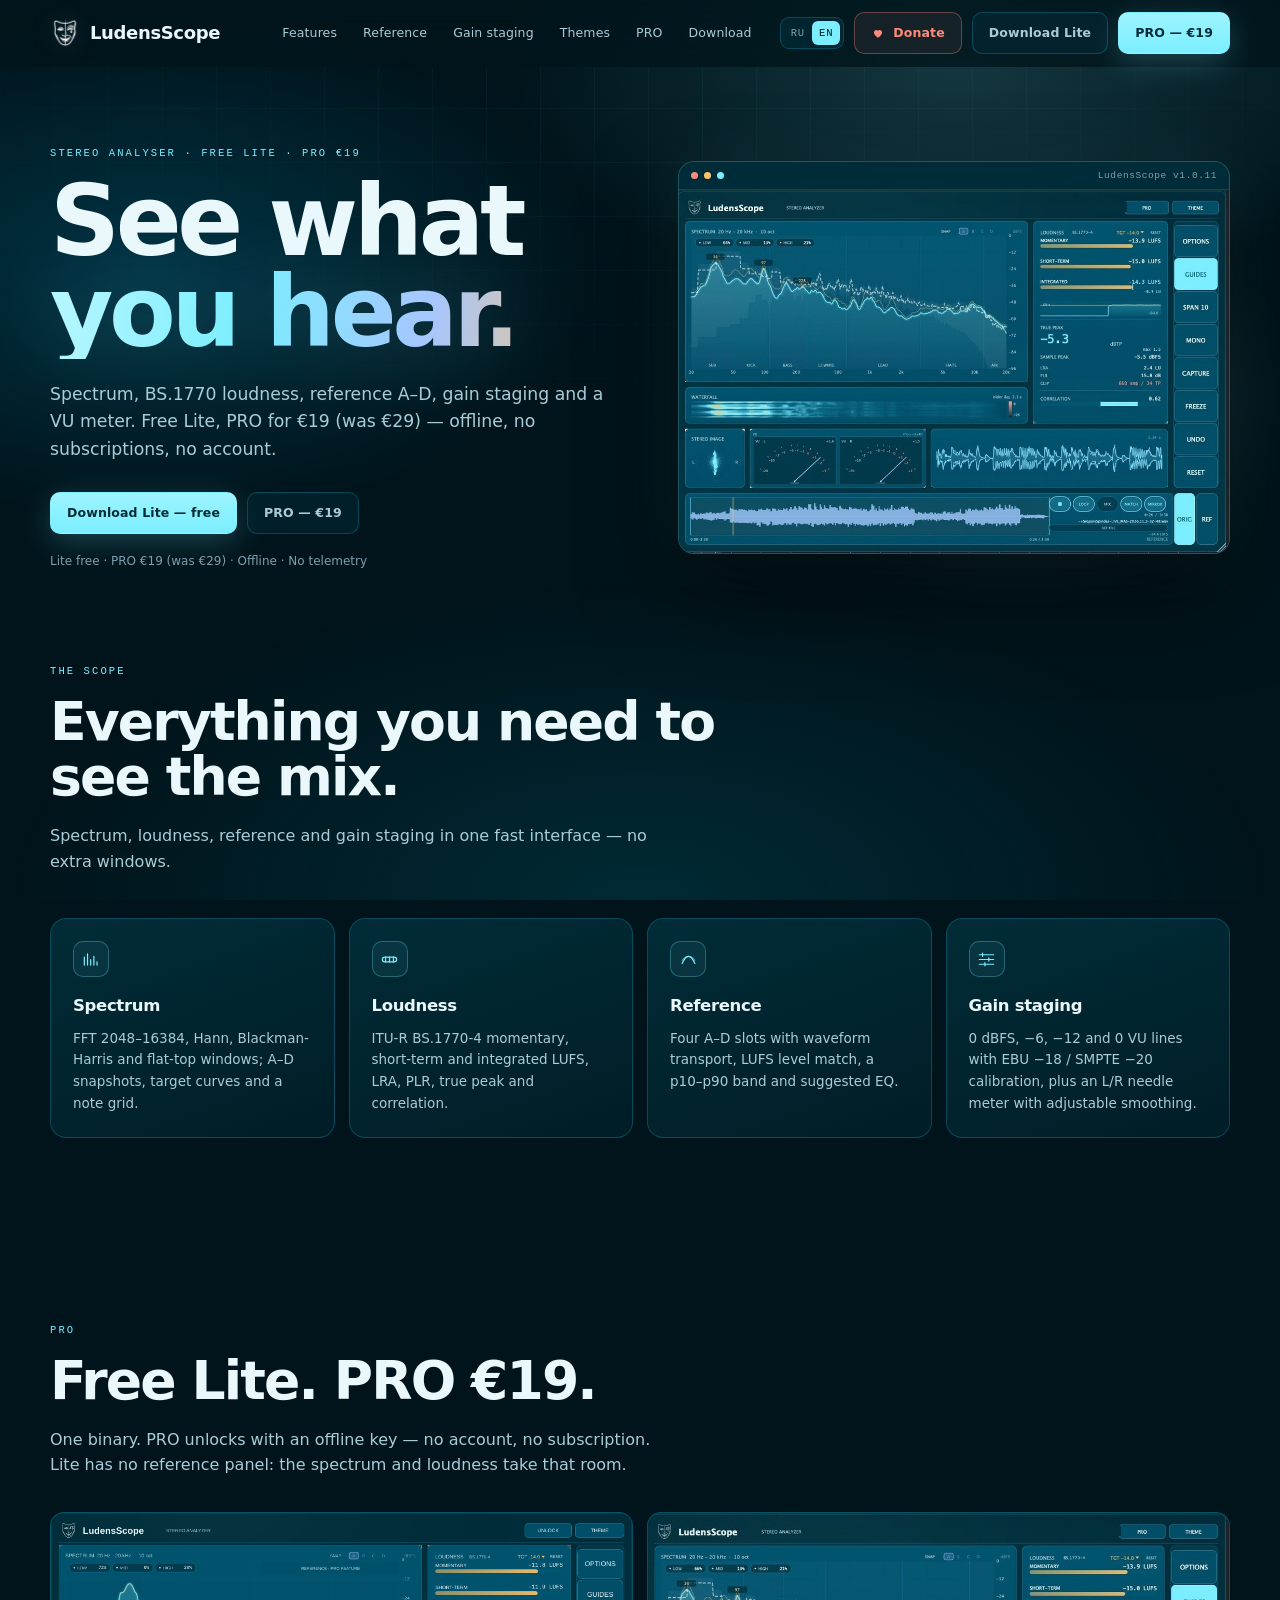
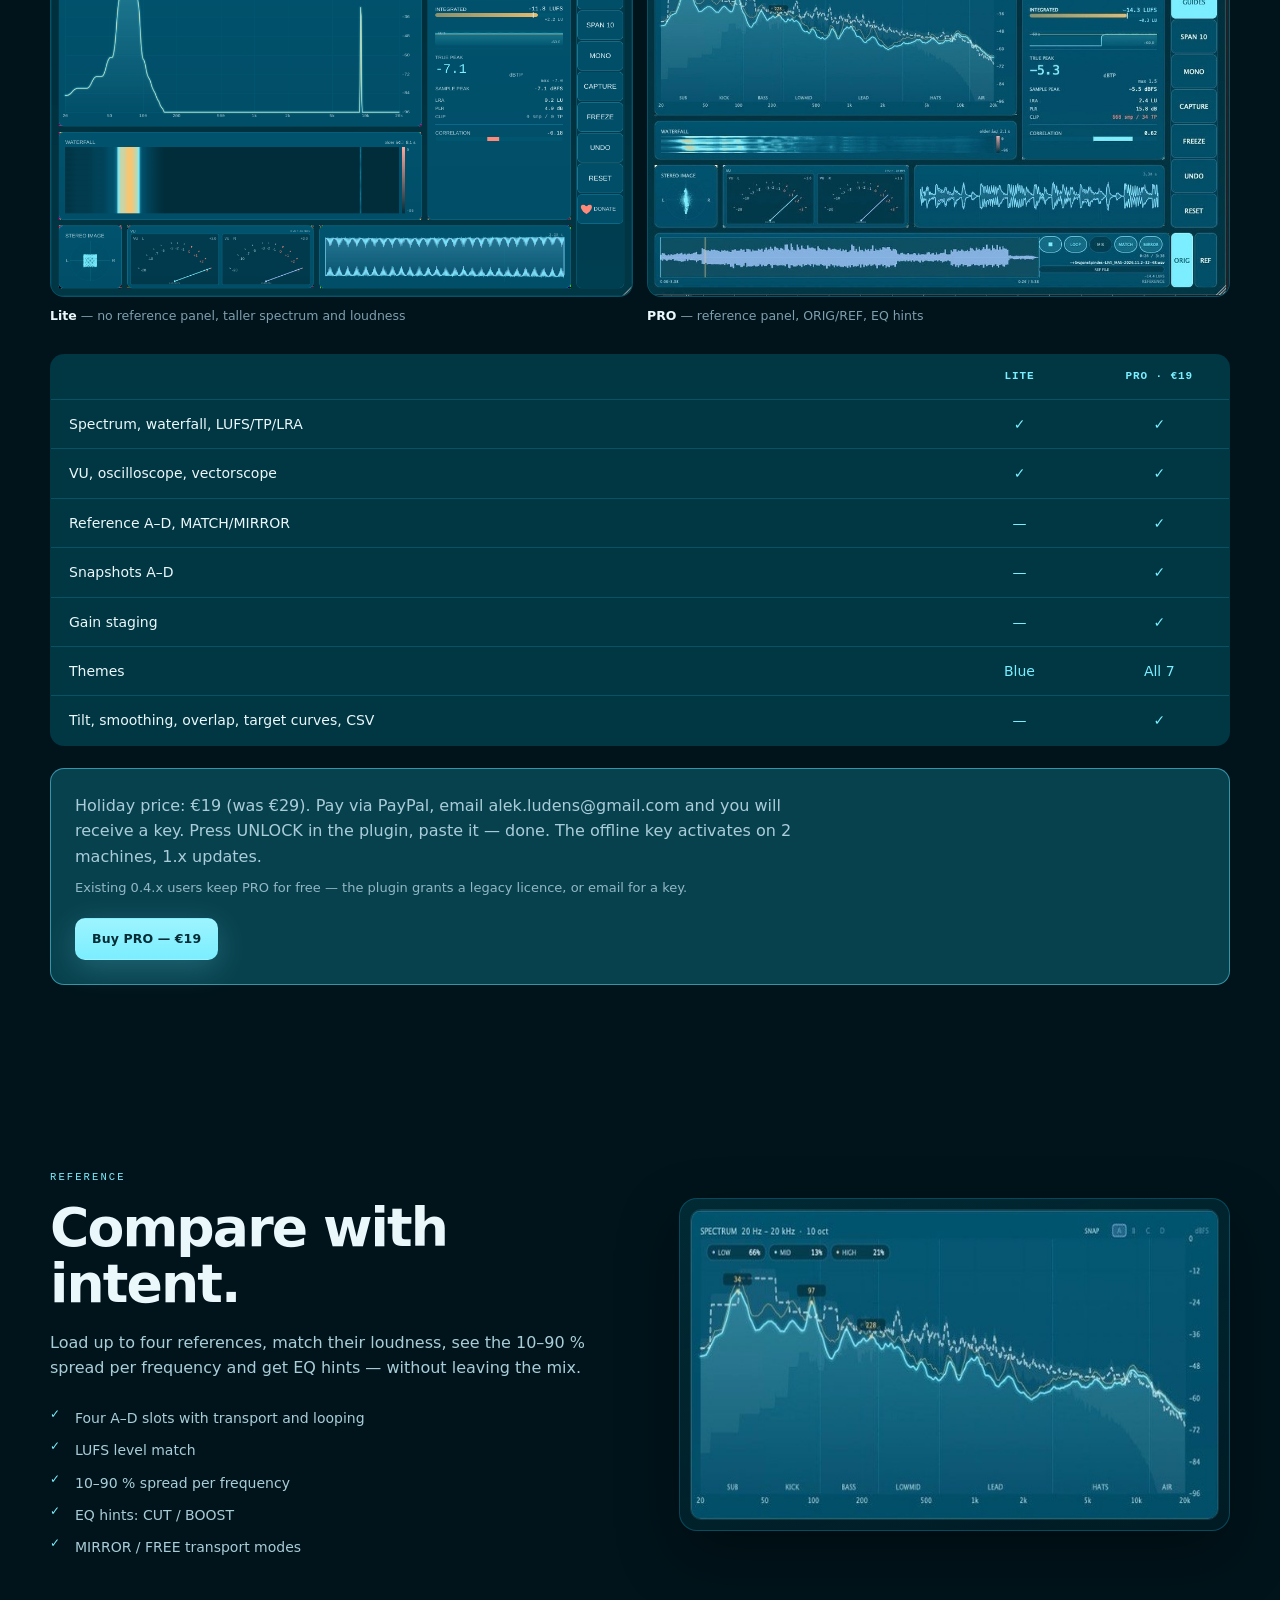
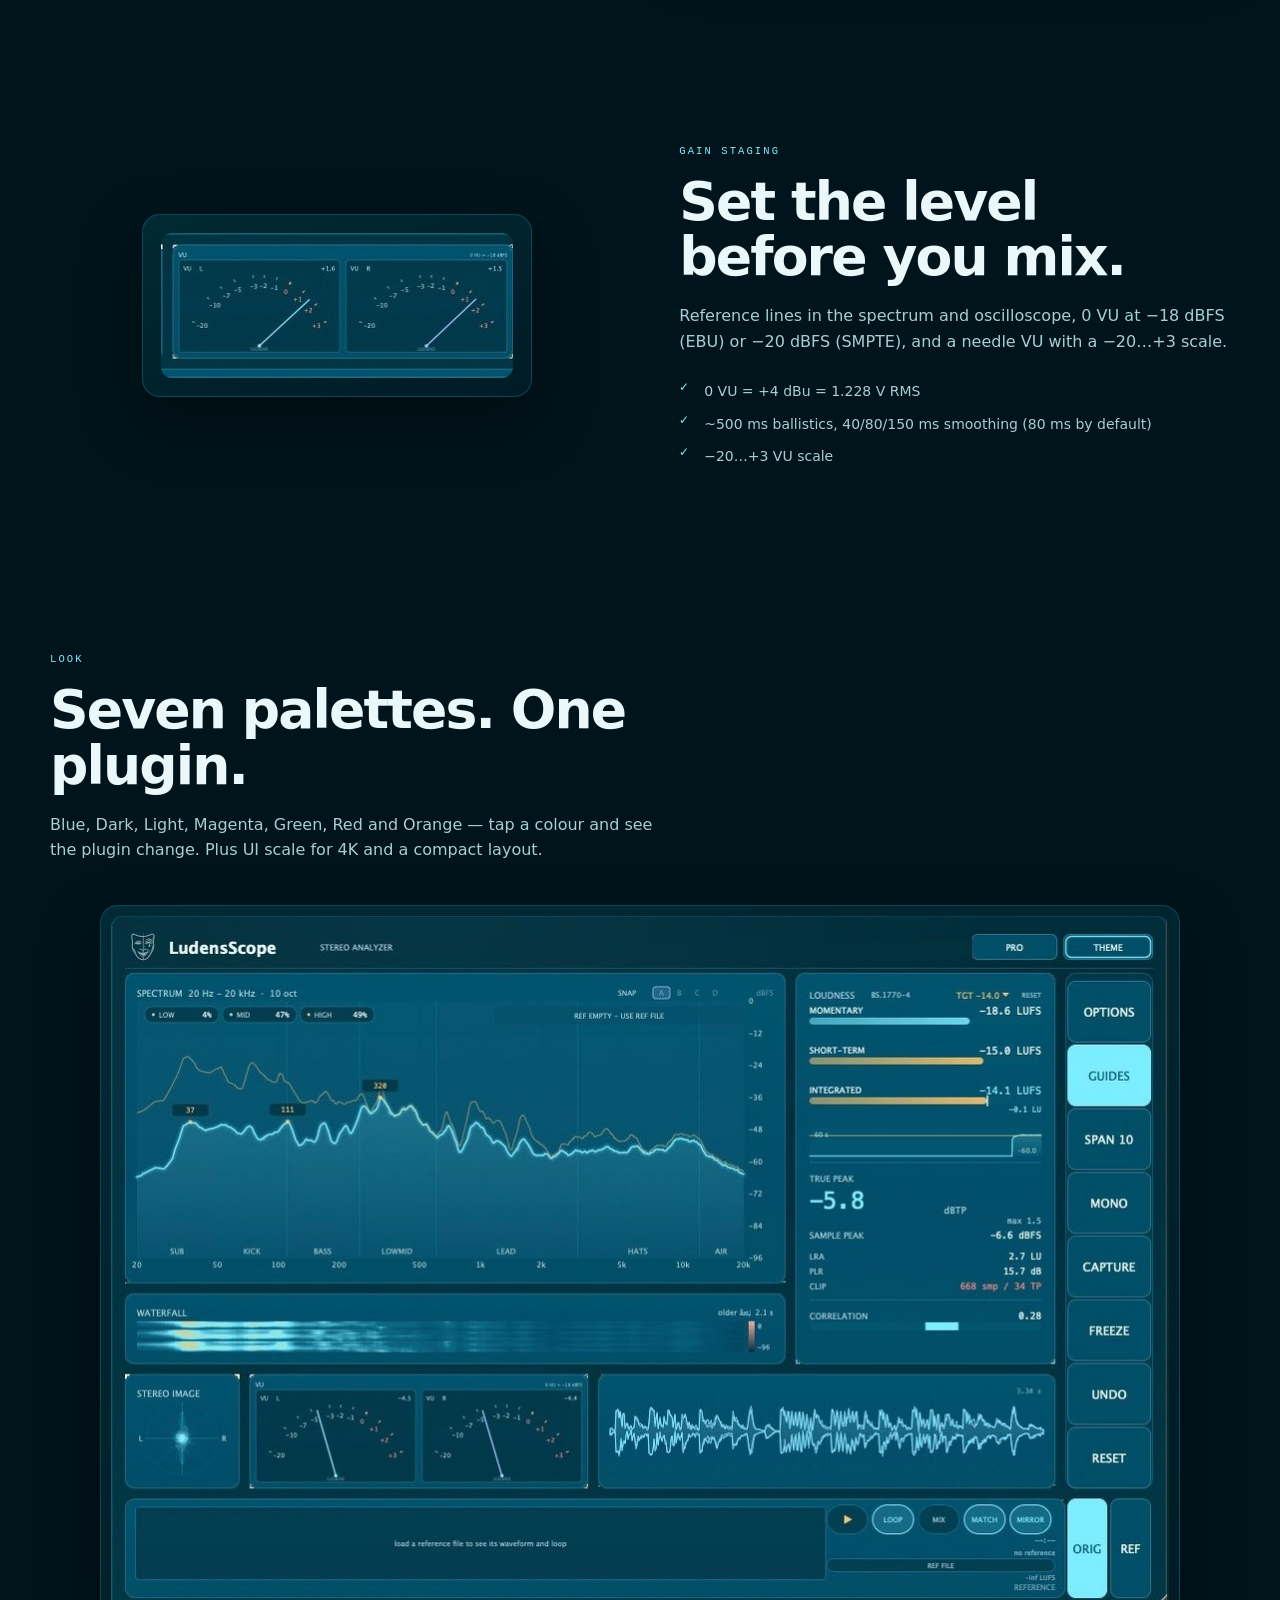
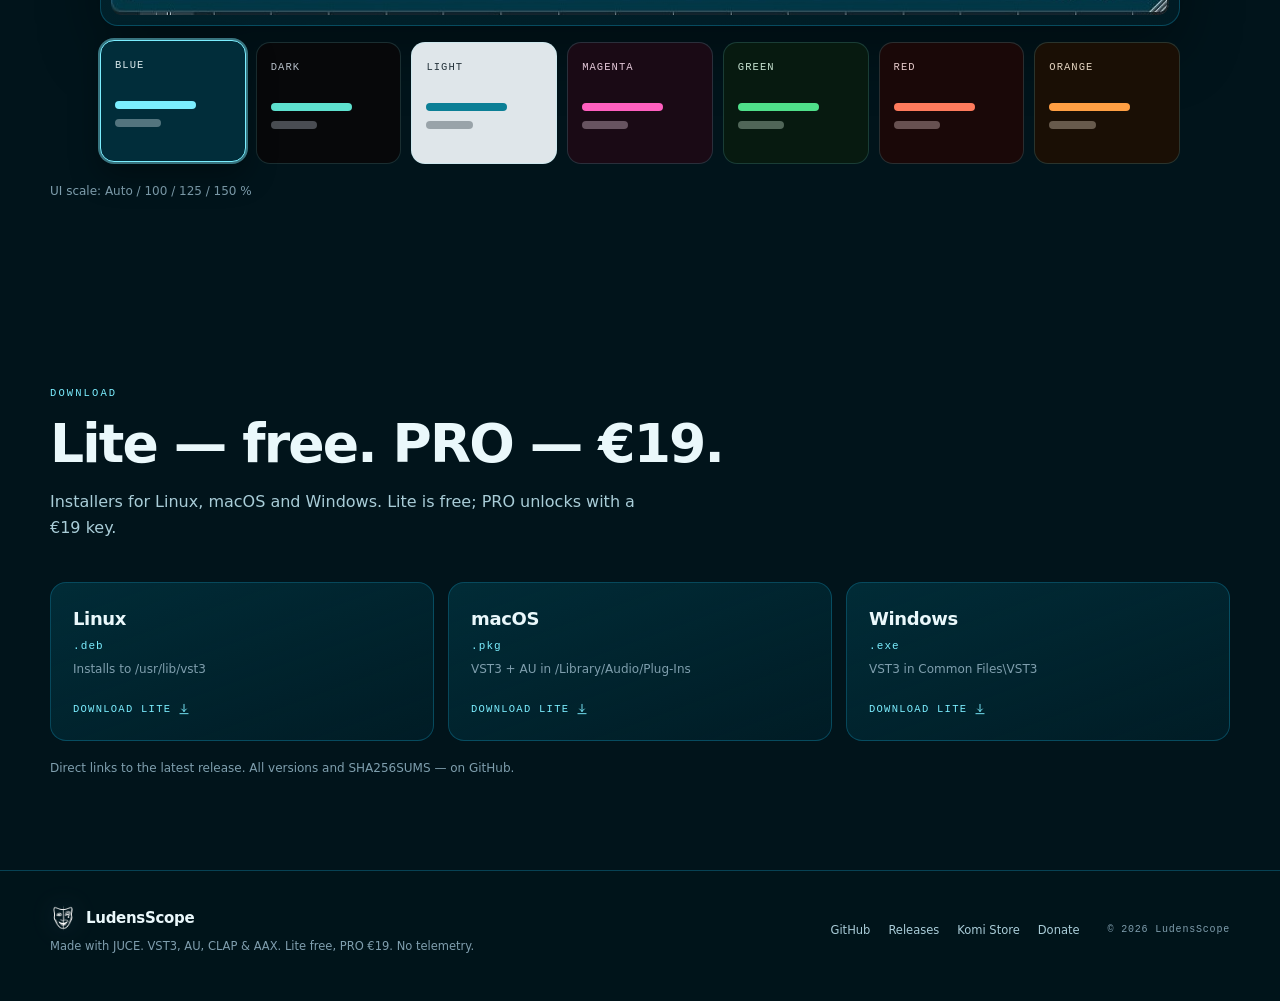
==== commit 274399e4: "site: polish accessibility and product copy" ====
--- a/site/en/index.html
+++ b/site/en/index.html
@@ -5,7 +5,7 @@
   <title>LudensScope — stereo analyser. Free Lite, PRO €19</title>
   <meta name="description" content="A free stereo analyzer for VST3 and AU: spectrum, BS.1770 loudness, four reference slots, gain staging and a standard VU meter.">
   <meta property="og:title" content="LudensScope — see what you hear">
-  <meta property="og:description" content="A free stereo analyzer for VST3 and AU. Spectrum, loudness, reference, gain staging and VU.">
+  <meta property="og:description" content="A free stereo analyzer for VST3 and AU: spectrum, BS.1770 loudness, four reference slots, gain staging and VU. Free Lite, PRO €19 (was €29).">
   <meta property="og:type" content="website">
   <meta property="og:image" content="https://ludensscope.pages.dev/assets/ui-preview.jpg">
   <meta property="og:url" content="https://ludensscope.pages.dev/en/">
@@ -167,20 +167,20 @@
           <li>MIRROR / FREE transport modes</li>
         </ul>
       </div>
-      <div class="shot reveal"><img src="../assets/spectrum.png" alt="LudensScope spectrum: LOW/MID/HIGH bands, dBFS scale and frequency labels" ></div>
+      <div class="shot reveal"><img src="../assets/spectrum.png" alt="LudensScope spectrum: LOW/MID/HIGH bands, dBFS scale and frequency labels" width="660" height="311"></div>
     </div>
   </section>
 
   <section class="section split reverse" id="gain">
     <div class="wrap split-grid">
-      <div class="shot vu reveal"><img src="../assets/vu.png" alt="LudensScope stereo VU meter with L and R needles" ></div>
+      <div class="shot vu reveal"><img src="../assets/vu.png" alt="LudensScope stereo VU meter with L and R needles" width="350" height="145"></div>
       <div class="split-copy">
         <p class="eyebrow reveal">Gain staging</p>
         <h2 class="reveal">Set the level before you mix.</h2>
         <p class="section-lead reveal">Reference lines in the spectrum and oscilloscope, 0 VU at −18 dBFS (EBU) or −20 dBFS (SMPTE), and a needle VU with a −20…+3 scale.</p>
         <ul class="ticks reveal">
           <li>0 VU = +4 dBu = 1.228 V RMS</li>
-          <li>~500 ms ballistics, 40/80/150 ms smoothing</li>
+          <li>~500 ms ballistics, 40/80/150 ms smoothing (80 ms by default)</li>
           <li>−20…+3 VU scale</li>
         </ul>
       </div>
@@ -249,7 +249,7 @@
   <div class="wrap footer-inner">
     <div class="footer-brand">
       <a class="brand" href="#top"><img src="../assets/logo.png" alt="" width="26" height="26"><span>LudensScope</span></a>
-      <p>Made with JUCE. VST3 &amp; AU. Lite free, PRO €19. No telemetry.</p>
+      <p>Made with JUCE. VST3, AU, CLAP &amp; AAX. Lite free, PRO €19. No telemetry.</p>
     </div>
     <nav class="footer-nav" aria-label="Links">
       <a href="https://github.com/ltillegal/ludensscope" target="_blank" rel="noopener">GitHub</a>
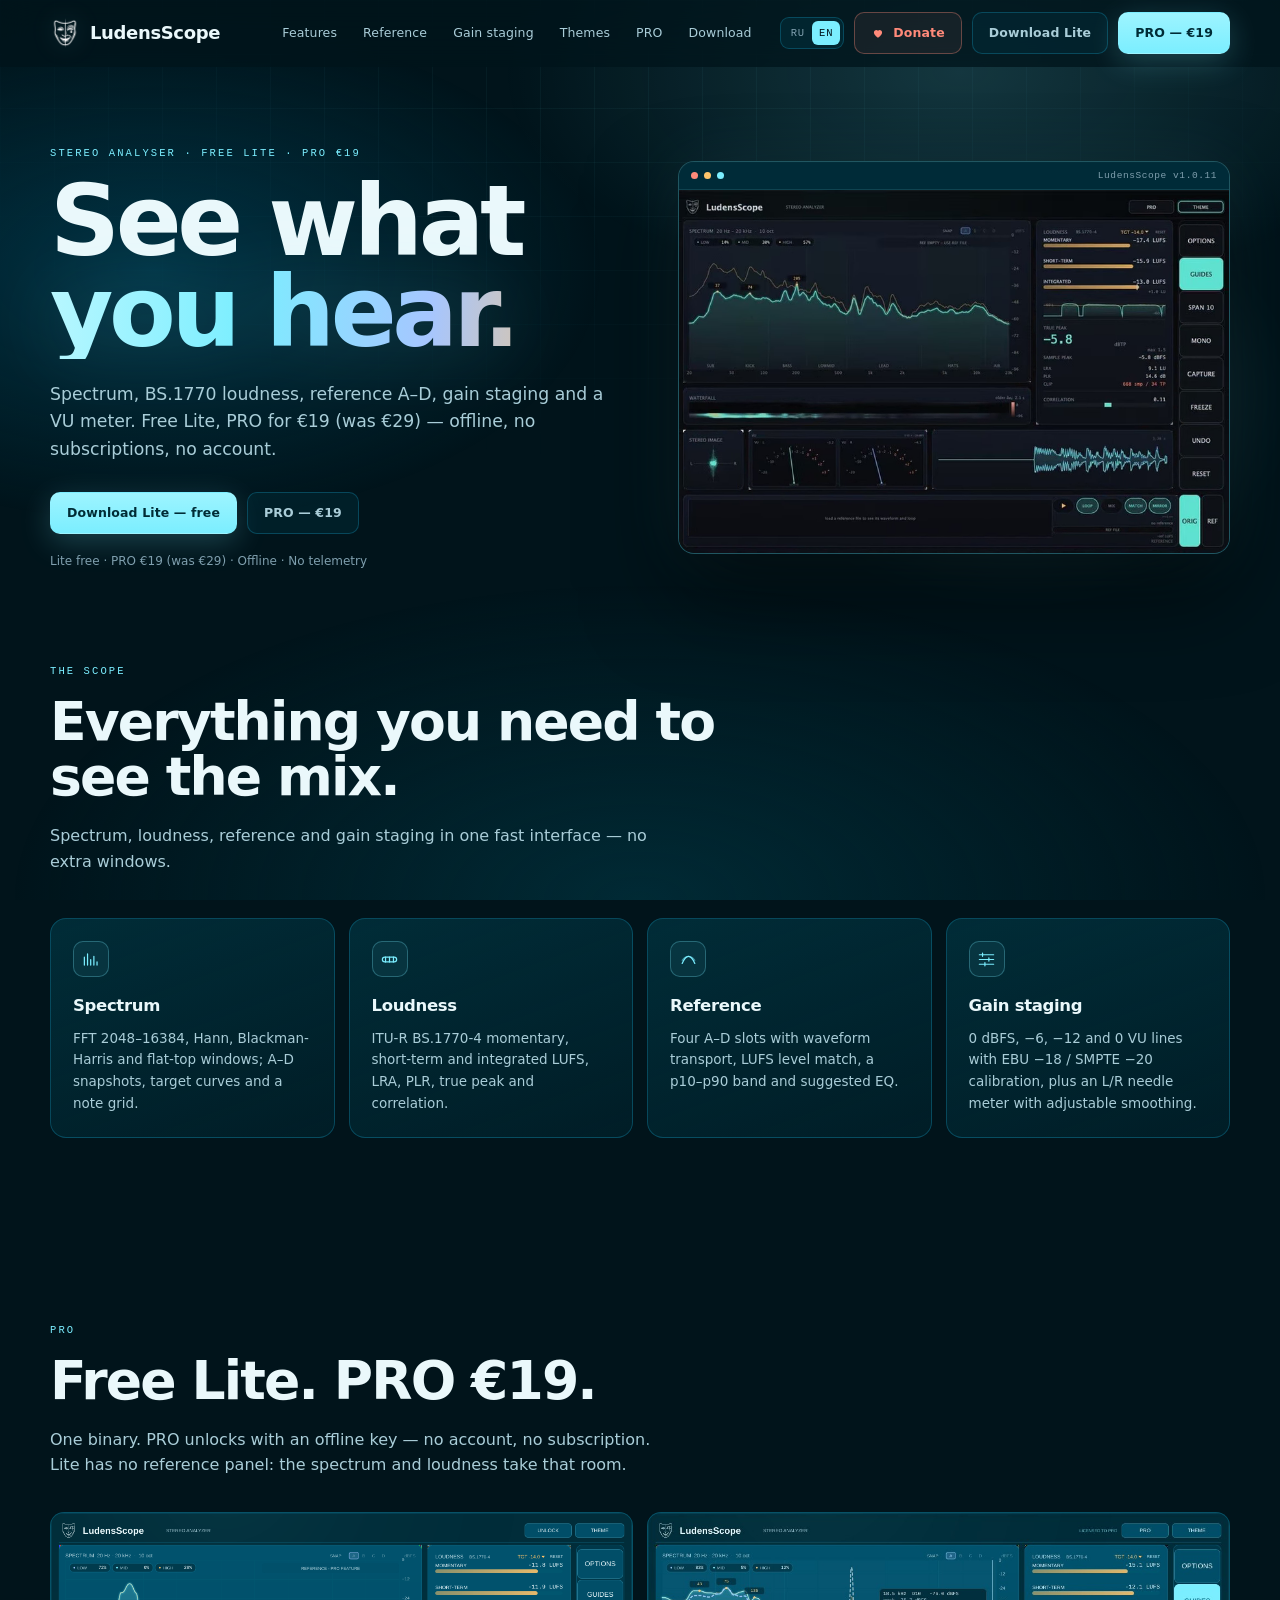
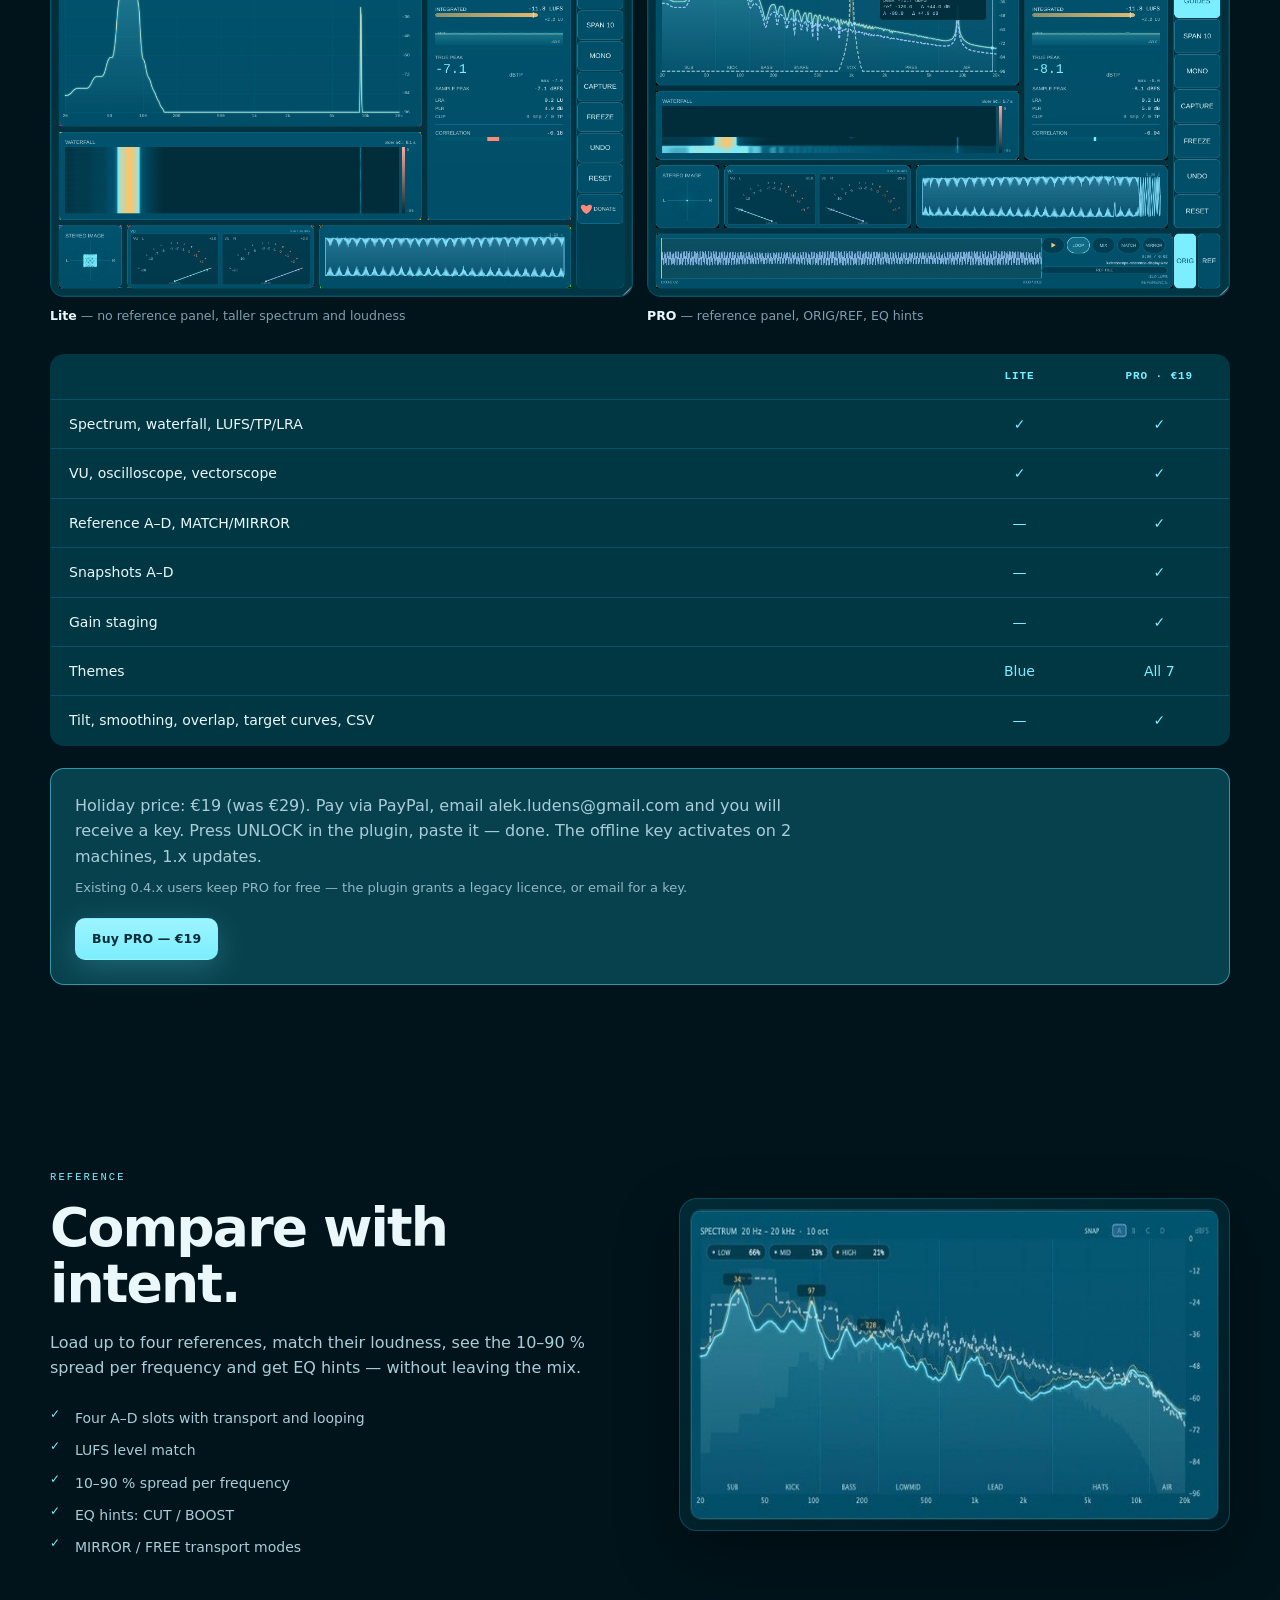
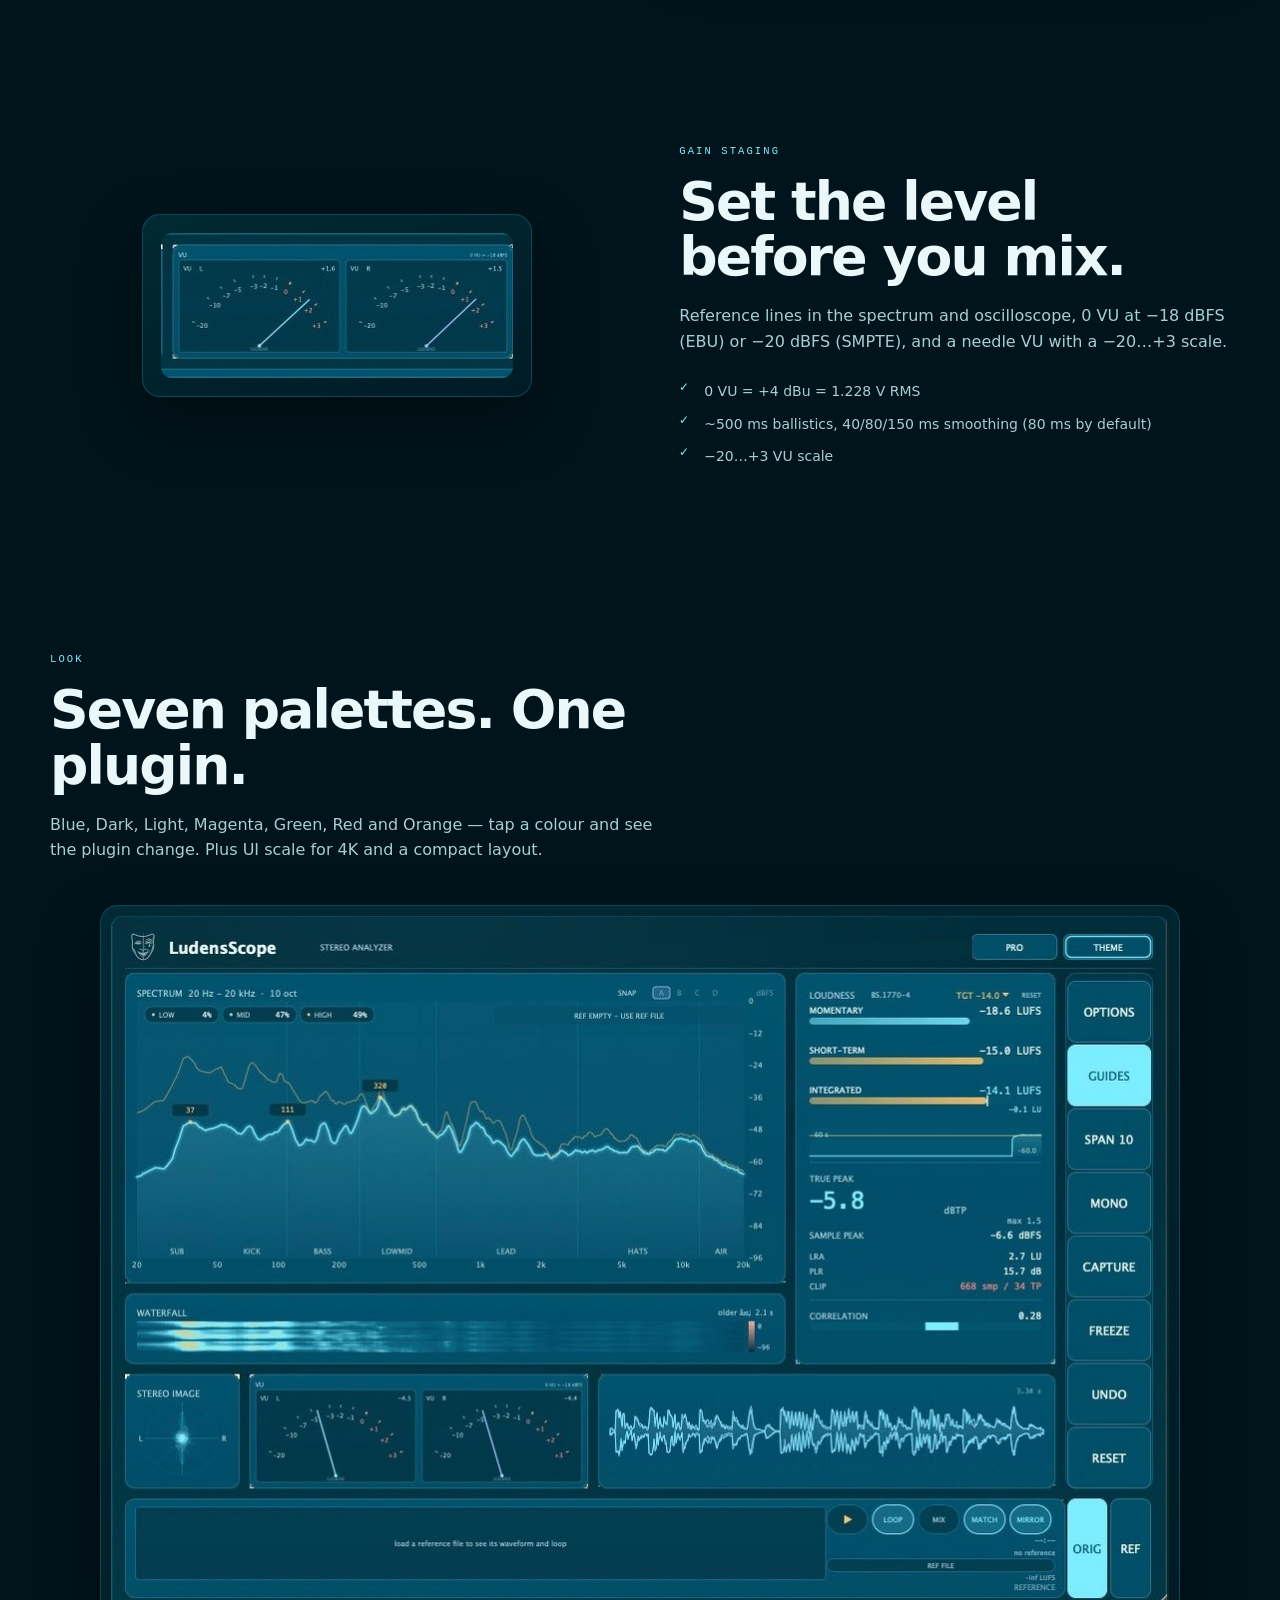
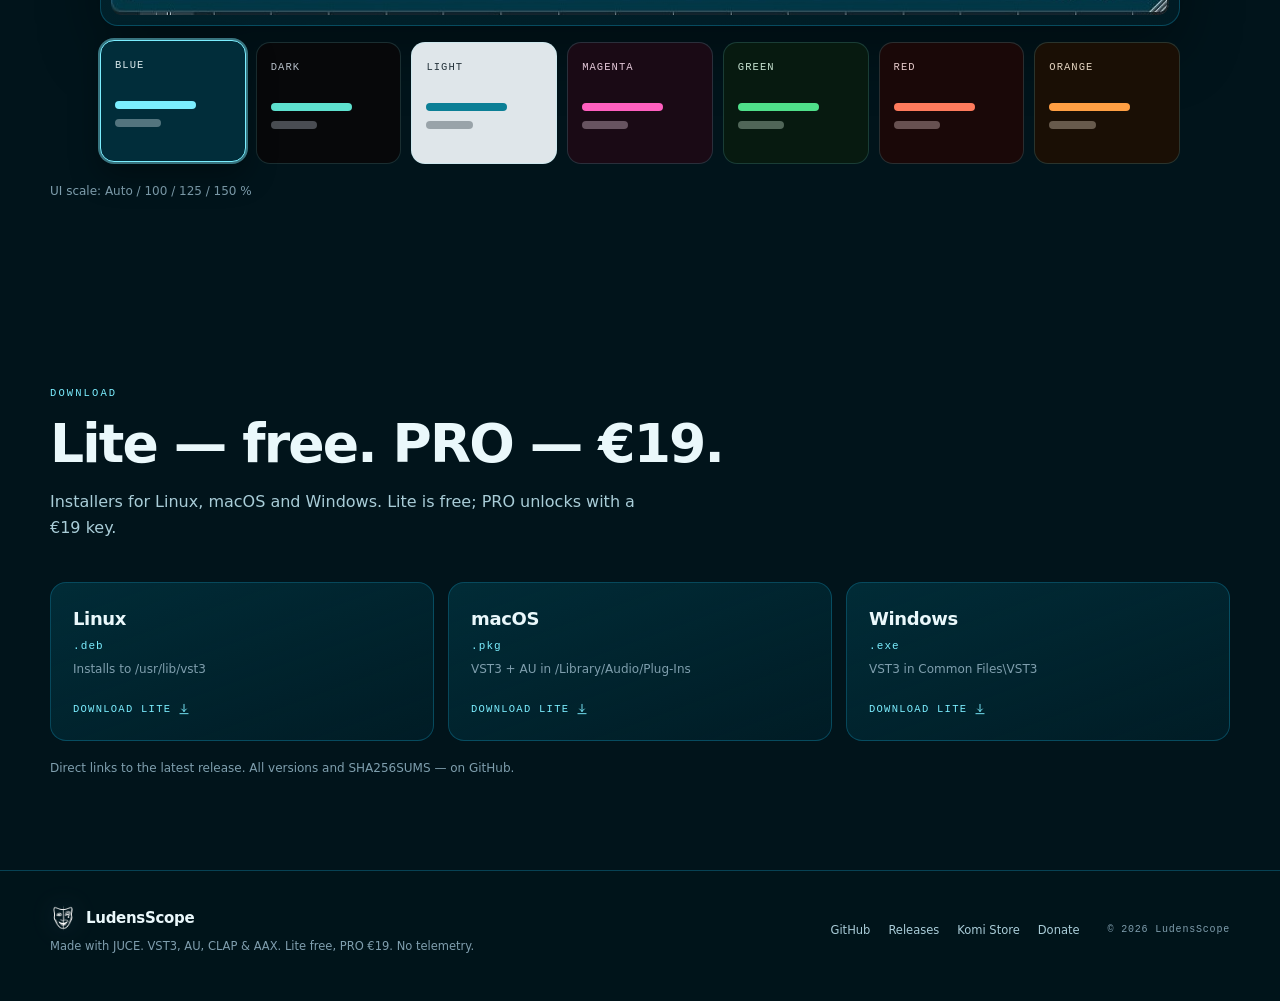
==== commit ddaf6bec: "site: add OG cards, structured data and animated UI preview" ====
--- a/site/en/index.html
+++ b/site/en/index.html
@@ -7,13 +7,32 @@
   <meta property="og:title" content="LudensScope — see what you hear">
   <meta property="og:description" content="A free stereo analyzer for VST3 and AU: spectrum, BS.1770 loudness, four reference slots, gain staging and VU. Free Lite, PRO €19 (was €29).">
   <meta property="og:type" content="website">
-  <meta property="og:image" content="https://ludensscope.pages.dev/assets/ui-preview.jpg">
+  <meta property="og:image" content="https://ludensscope.pages.dev/assets/og-en.png">
+  <meta property="og:image:width" content="1200">
+  <meta property="og:image:height" content="630">
   <meta property="og:url" content="https://ludensscope.pages.dev/en/">
   <meta property="og:site_name" content="LudensScope">
   <meta property="og:locale" content="en_US">
   <meta property="og:locale:alternate" content="ru_RU">
   <meta name="twitter:card" content="summary_large_image">
+  <meta name="twitter:image" content="https://ludensscope.pages.dev/assets/og-en.png">
   <meta name="theme-color" content="#01141b">
+<script type="application/ld+json">
+{
+  "@context": "https://schema.org",
+  "@type": "SoftwareApplication",
+  "name": "LudensScope",
+  "description": "Stereo analyser for VST3, AU, CLAP and AAX: spectrum, BS.1770 loudness, four reference slots, gain staging and a needle VU meter. Free Lite, PRO €19.",
+  "applicationCategory": "MultimediaApplication",
+  "operatingSystem": "Windows, macOS, Linux",
+  "softwareVersion": "1.0.11",
+  "url": "https://ludensscope.pages.dev/en/",
+  "offers": [
+    { "@type": "Offer", "name": "Lite", "price": "0", "priceCurrency": "EUR", "availability": "https://schema.org/InStock" },
+    { "@type": "Offer", "name": "PRO", "price": "19", "priceCurrency": "EUR", "url": "https://www.paypal.com/ncp/payment/9LQYYZMR7TW7G", "availability": "https://schema.org/InStock" }
+  ]
+}
+</script>
   <link rel="canonical" href="https://ludensscope.pages.dev/en/">
   <link rel="icon" type="image/png" href="../assets/logo.png">
   <link rel="stylesheet" href="../styles.css">
@@ -76,7 +95,10 @@
             <span class="dot"></span><span class="dot"></span><span class="dot"></span>
             <em>LudensScope <span class="js-version">v1.0.11</span></em>
           </div>
-          <img src="../assets/ui-preview.jpg" alt="LudensScope interface: spectrum, loudness, reference, VU meter and oscilloscope" width="1060" height="700">
+          <video autoplay muted loop playsinline preload="metadata" poster="../assets/ui-preview.jpg" width="848" height="560" aria-label="Animated preview of the LudensScope interface cycling through seven themes">
+            <source src="../assets/preview-themes.webm" type="video/webm">
+            <source src="../assets/preview-themes.mp4" type="video/mp4">
+          </video>
         </div>
         <div class="glow" aria-hidden="true"></div>
       </div>
--- a/site/styles.css
+++ b/site/styles.css
@@ -337,7 +337,7 @@
   letter-spacing: 0.06em;
   color: var(--mute);
 }
-.window img { display: block; width: 100%; height: auto; }
+.window img, .window video { display: block; width: 100%; height: auto; }
 
 .glow {
   position: absolute;
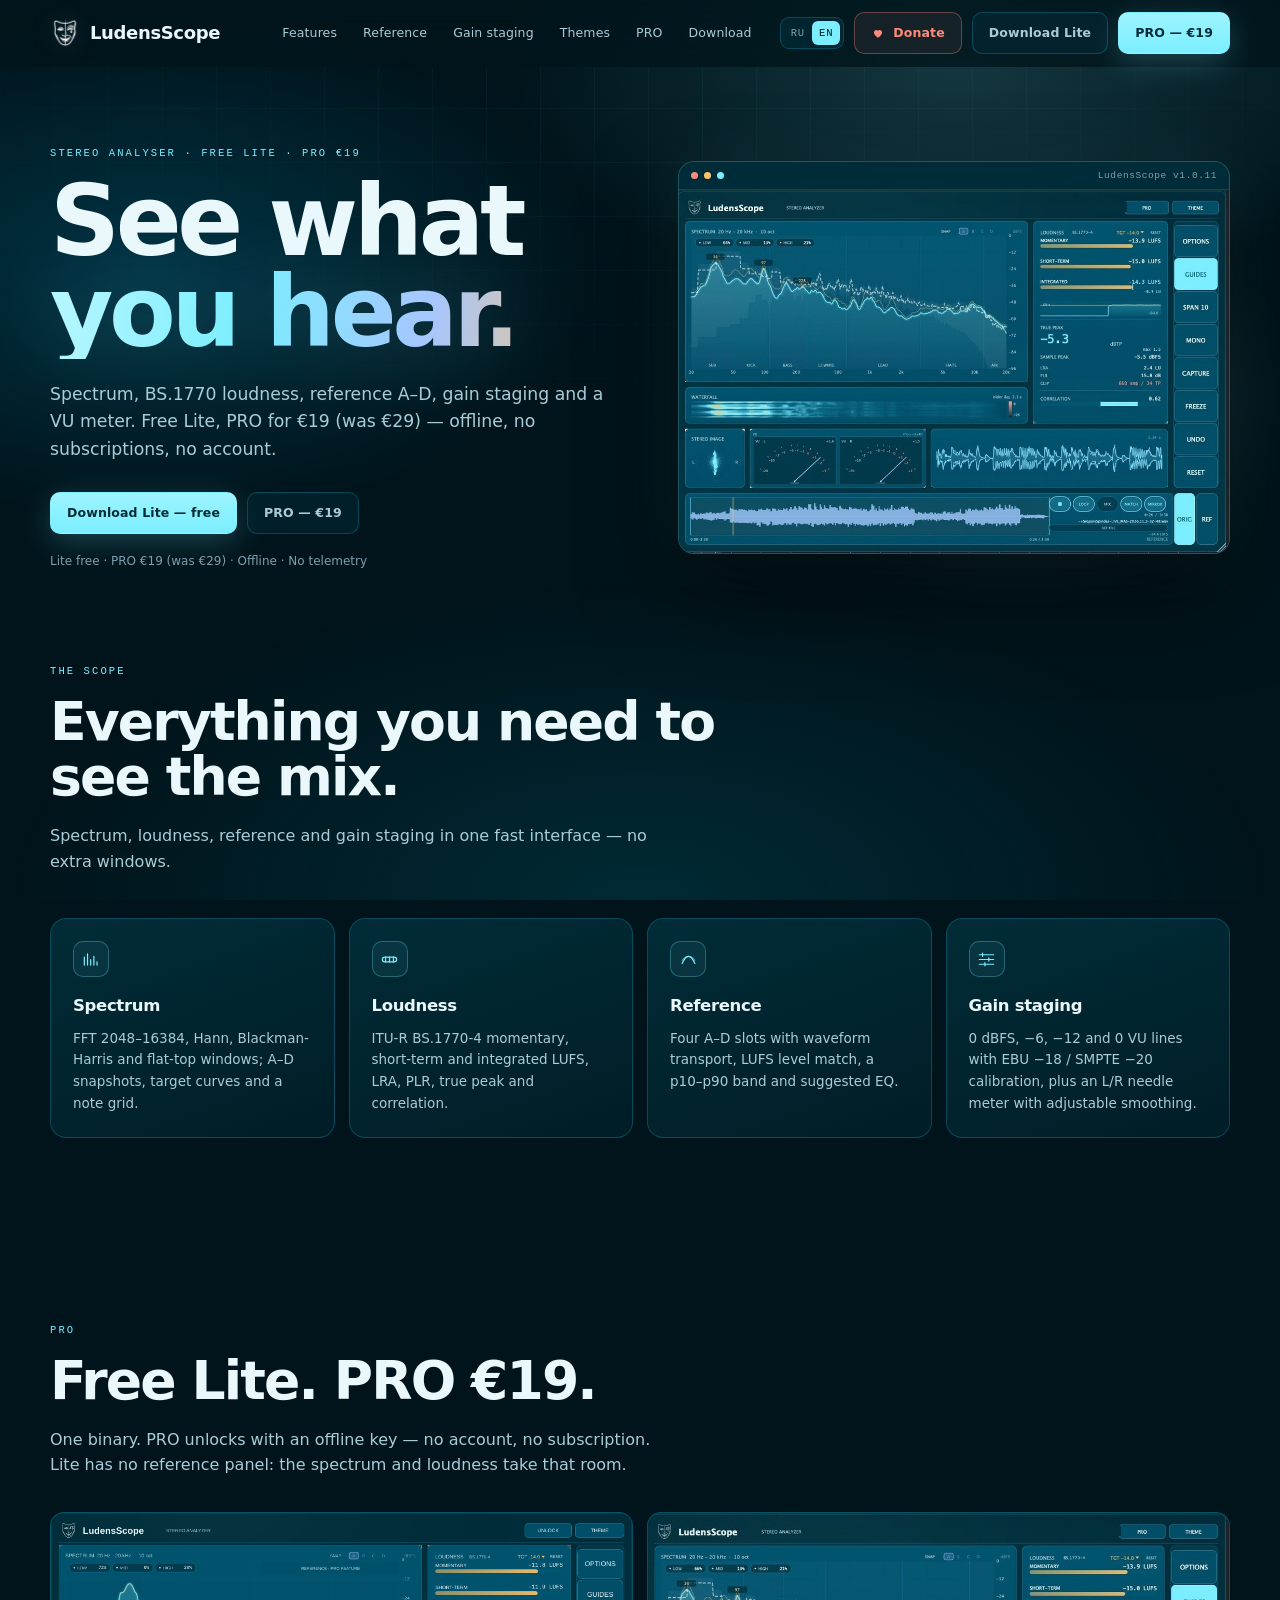
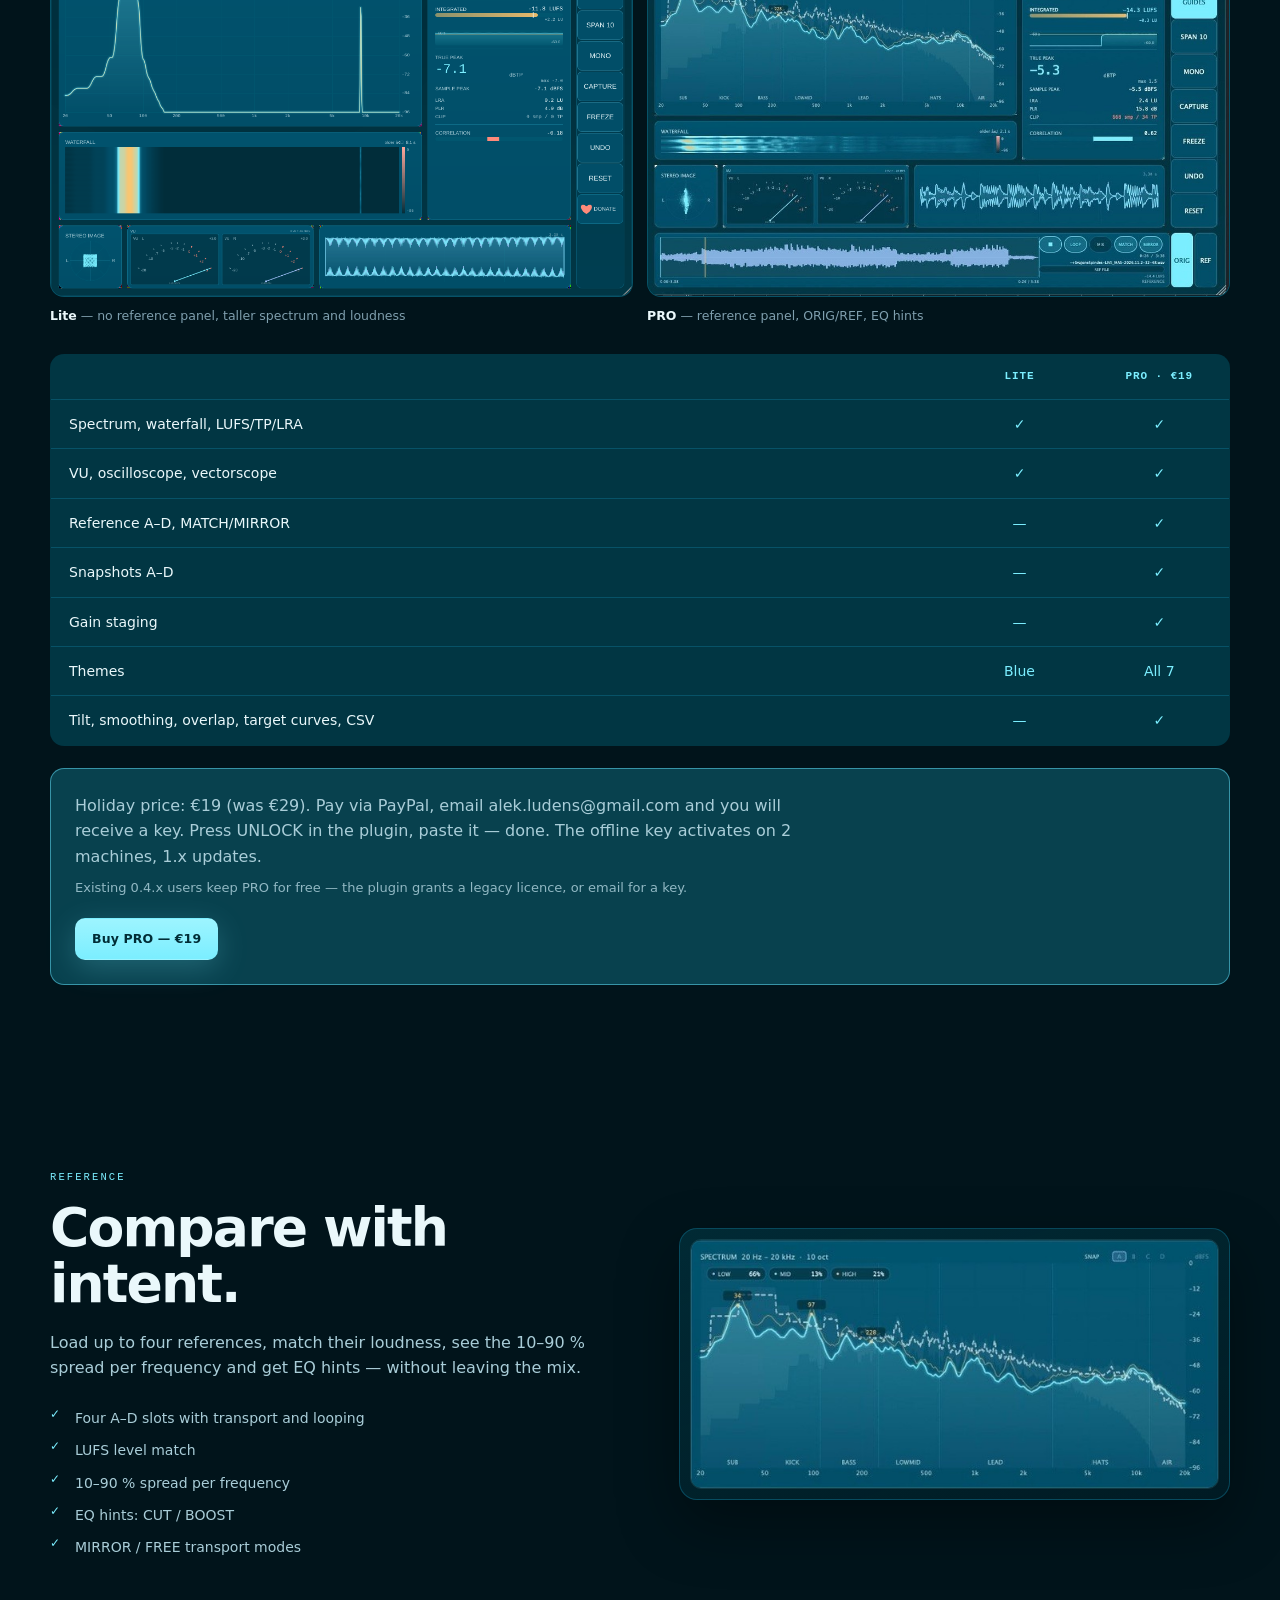
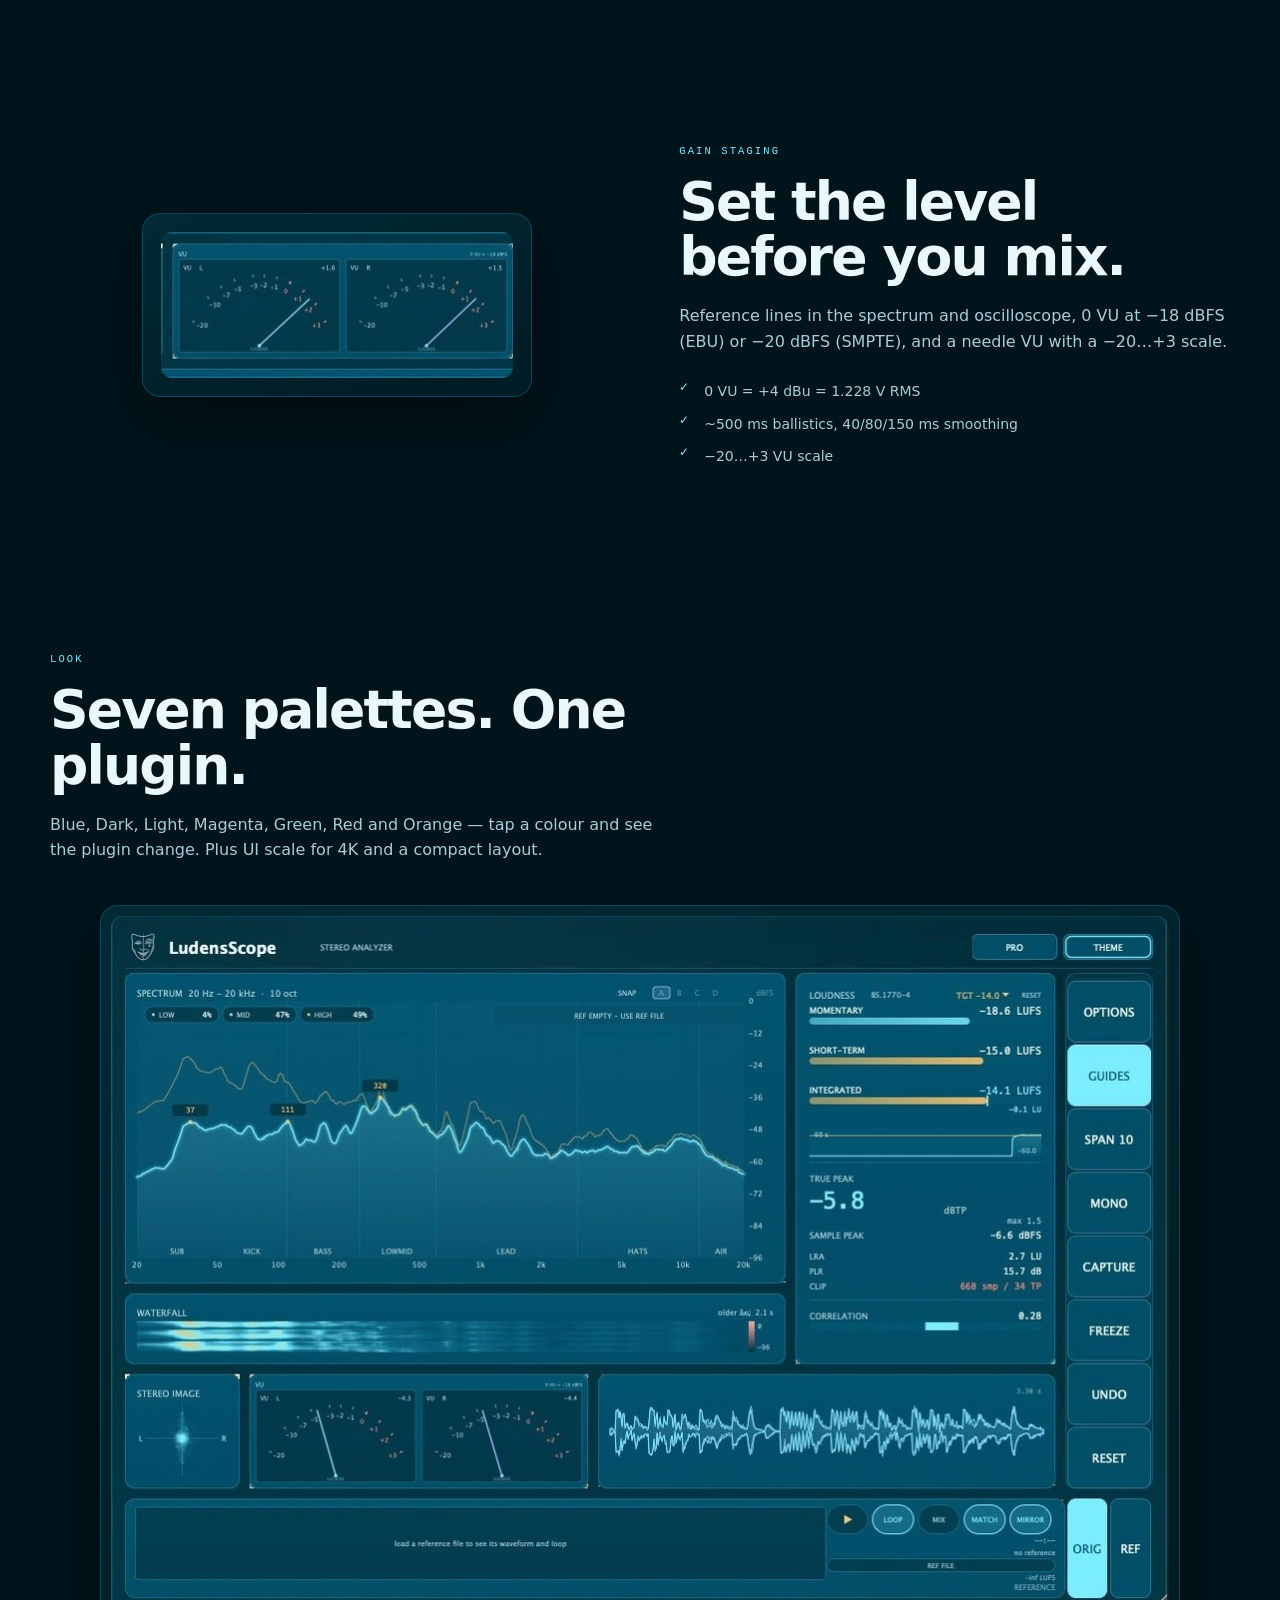
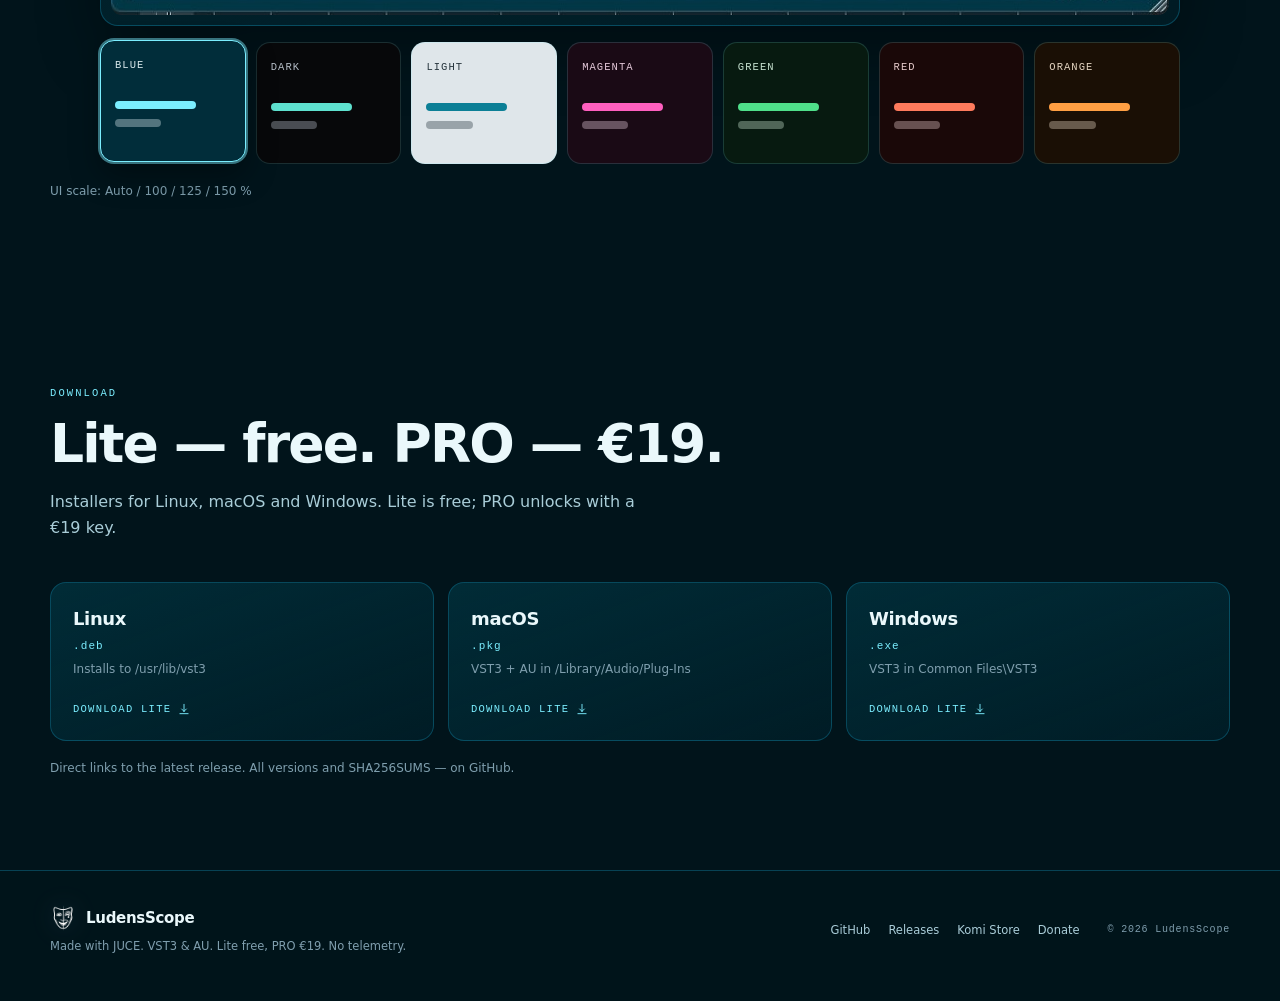
==== commit df45e04b: "site: add Google Search Console verification file" ====
--- a/site/en/index.html
+++ b/site/en/index.html
@@ -5,34 +5,15 @@
   <title>LudensScope — stereo analyser. Free Lite, PRO €19</title>
   <meta name="description" content="A free stereo analyzer for VST3 and AU: spectrum, BS.1770 loudness, four reference slots, gain staging and a standard VU meter.">
   <meta property="og:title" content="LudensScope — see what you hear">
-  <meta property="og:description" content="A free stereo analyzer for VST3 and AU: spectrum, BS.1770 loudness, four reference slots, gain staging and VU. Free Lite, PRO €19 (was €29).">
+  <meta property="og:description" content="A free stereo analyzer for VST3 and AU. Spectrum, loudness, reference, gain staging and VU.">
   <meta property="og:type" content="website">
-  <meta property="og:image" content="https://ludensscope.pages.dev/assets/og-en.png">
-  <meta property="og:image:width" content="1200">
-  <meta property="og:image:height" content="630">
+  <meta property="og:image" content="https://ludensscope.pages.dev/assets/ui-preview.jpg">
   <meta property="og:url" content="https://ludensscope.pages.dev/en/">
   <meta property="og:site_name" content="LudensScope">
   <meta property="og:locale" content="en_US">
   <meta property="og:locale:alternate" content="ru_RU">
   <meta name="twitter:card" content="summary_large_image">
-  <meta name="twitter:image" content="https://ludensscope.pages.dev/assets/og-en.png">
   <meta name="theme-color" content="#01141b">
-<script type="application/ld+json">
-{
-  "@context": "https://schema.org",
-  "@type": "SoftwareApplication",
-  "name": "LudensScope",
-  "description": "Stereo analyser for VST3, AU, CLAP and AAX: spectrum, BS.1770 loudness, four reference slots, gain staging and a needle VU meter. Free Lite, PRO €19.",
-  "applicationCategory": "MultimediaApplication",
-  "operatingSystem": "Windows, macOS, Linux",
-  "softwareVersion": "1.0.11",
-  "url": "https://ludensscope.pages.dev/en/",
-  "offers": [
-    { "@type": "Offer", "name": "Lite", "price": "0", "priceCurrency": "EUR", "availability": "https://schema.org/InStock" },
-    { "@type": "Offer", "name": "PRO", "price": "19", "priceCurrency": "EUR", "url": "https://www.paypal.com/ncp/payment/9LQYYZMR7TW7G", "availability": "https://schema.org/InStock" }
-  ]
-}
-</script>
   <link rel="canonical" href="https://ludensscope.pages.dev/en/">
   <link rel="icon" type="image/png" href="../assets/logo.png">
   <link rel="stylesheet" href="../styles.css">
@@ -95,10 +76,7 @@
             <span class="dot"></span><span class="dot"></span><span class="dot"></span>
             <em>LudensScope <span class="js-version">v1.0.11</span></em>
           </div>
-          <video autoplay muted loop playsinline preload="metadata" poster="../assets/ui-preview.jpg" width="848" height="560" aria-label="Animated preview of the LudensScope interface cycling through seven themes">
-            <source src="../assets/preview-themes.webm" type="video/webm">
-            <source src="../assets/preview-themes.mp4" type="video/mp4">
-          </video>
+          <img src="../assets/ui-preview.jpg" alt="LudensScope interface: spectrum, loudness, reference, VU meter and oscilloscope" width="1060" height="700">
         </div>
         <div class="glow" aria-hidden="true"></div>
       </div>
@@ -189,20 +167,20 @@
           <li>MIRROR / FREE transport modes</li>
         </ul>
       </div>
-      <div class="shot reveal"><img src="../assets/spectrum.png" alt="LudensScope spectrum: LOW/MID/HIGH bands, dBFS scale and frequency labels" width="660" height="311"></div>
+      <div class="shot reveal"><img src="../assets/spectrum.png" alt="LudensScope spectrum: LOW/MID/HIGH bands, dBFS scale and frequency labels" ></div>
     </div>
   </section>
 
   <section class="section split reverse" id="gain">
     <div class="wrap split-grid">
-      <div class="shot vu reveal"><img src="../assets/vu.png" alt="LudensScope stereo VU meter with L and R needles" width="350" height="145"></div>
+      <div class="shot vu reveal"><img src="../assets/vu.png" alt="LudensScope stereo VU meter with L and R needles" ></div>
       <div class="split-copy">
         <p class="eyebrow reveal">Gain staging</p>
         <h2 class="reveal">Set the level before you mix.</h2>
         <p class="section-lead reveal">Reference lines in the spectrum and oscilloscope, 0 VU at −18 dBFS (EBU) or −20 dBFS (SMPTE), and a needle VU with a −20…+3 scale.</p>
         <ul class="ticks reveal">
           <li>0 VU = +4 dBu = 1.228 V RMS</li>
-          <li>~500 ms ballistics, 40/80/150 ms smoothing (80 ms by default)</li>
+          <li>~500 ms ballistics, 40/80/150 ms smoothing</li>
           <li>−20…+3 VU scale</li>
         </ul>
       </div>
@@ -271,7 +249,7 @@
   <div class="wrap footer-inner">
     <div class="footer-brand">
       <a class="brand" href="#top"><img src="../assets/logo.png" alt="" width="26" height="26"><span>LudensScope</span></a>
-      <p>Made with JUCE. VST3, AU, CLAP &amp; AAX. Lite free, PRO €19. No telemetry.</p>
+      <p>Made with JUCE. VST3 &amp; AU. Lite free, PRO €19. No telemetry.</p>
     </div>
     <nav class="footer-nav" aria-label="Links">
       <a href="https://github.com/ltillegal/ludensscope" target="_blank" rel="noopener">GitHub</a>
--- a/site/styles.css
+++ b/site/styles.css
@@ -337,7 +337,7 @@
   letter-spacing: 0.06em;
   color: var(--mute);
 }
-.window img, .window video { display: block; width: 100%; height: auto; }
+.window img { display: block; width: 100%; height: auto; }
 
 .glow {
   position: absolute;
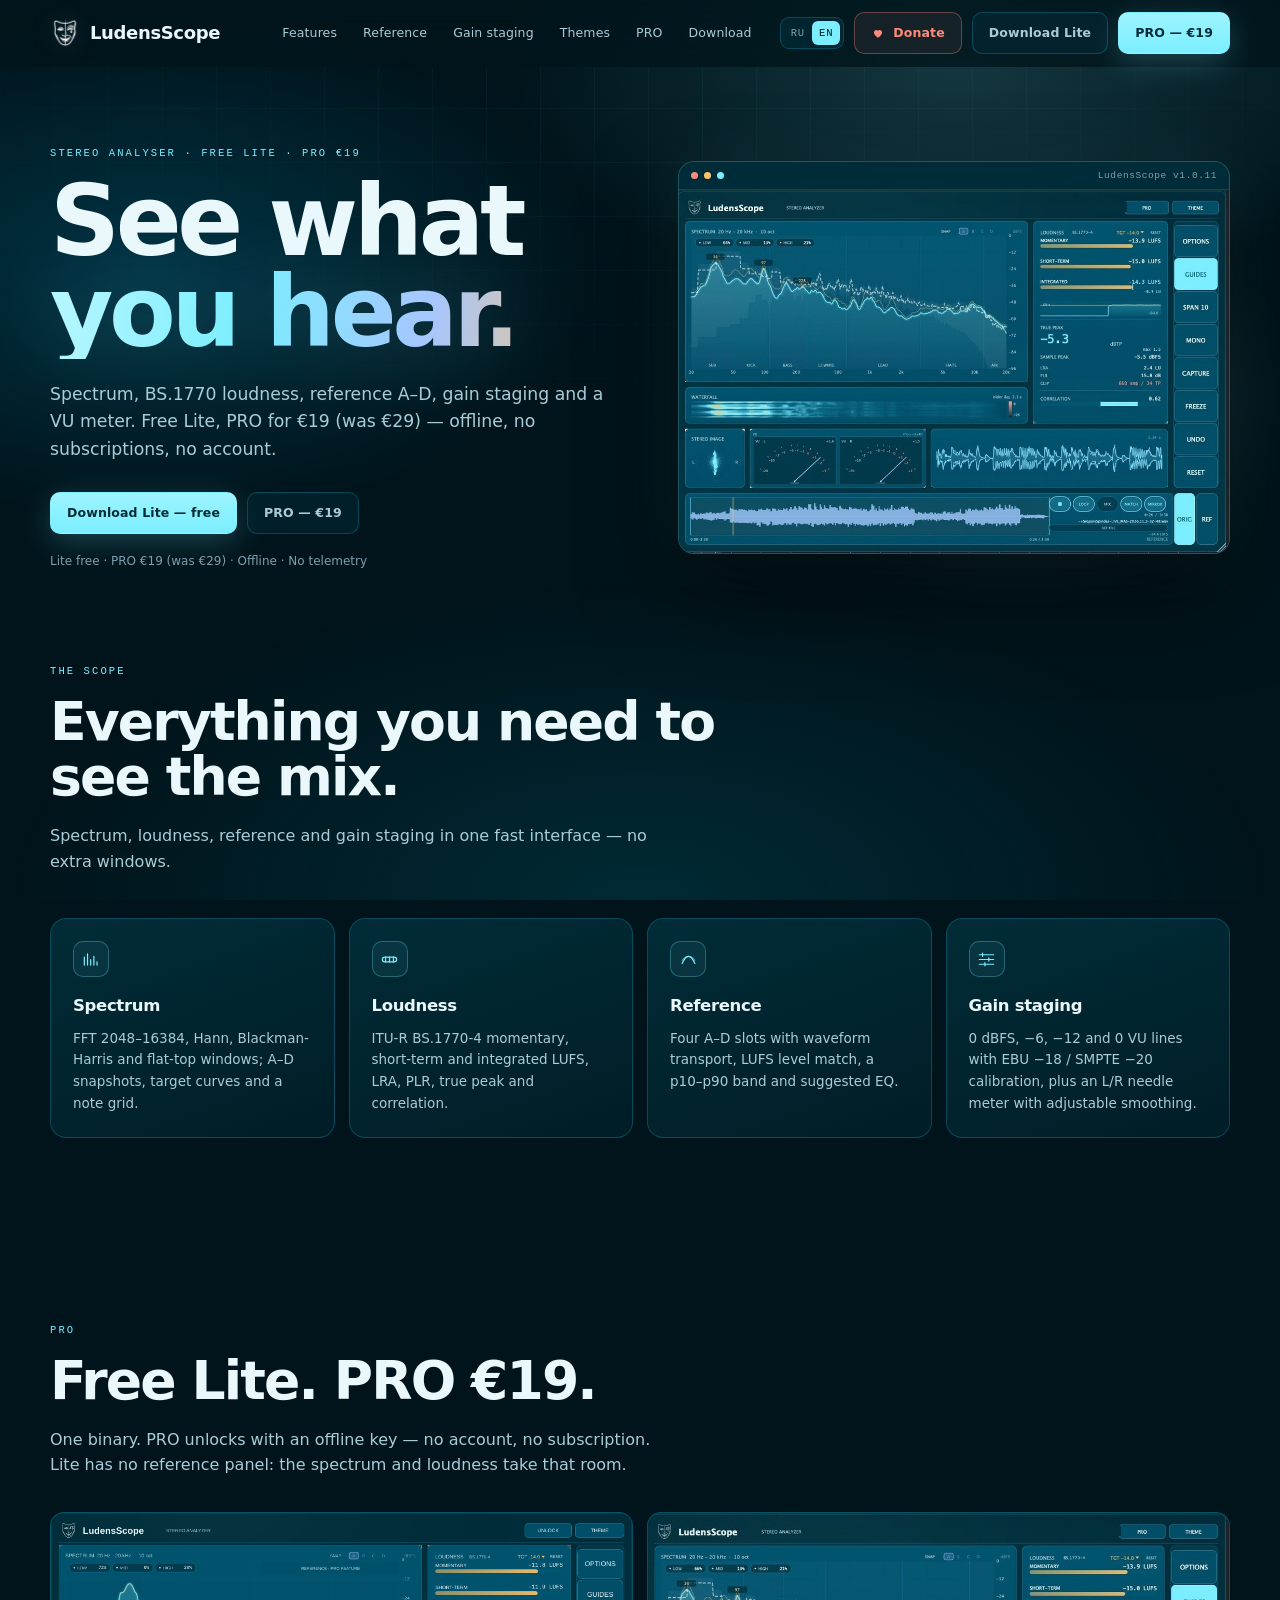
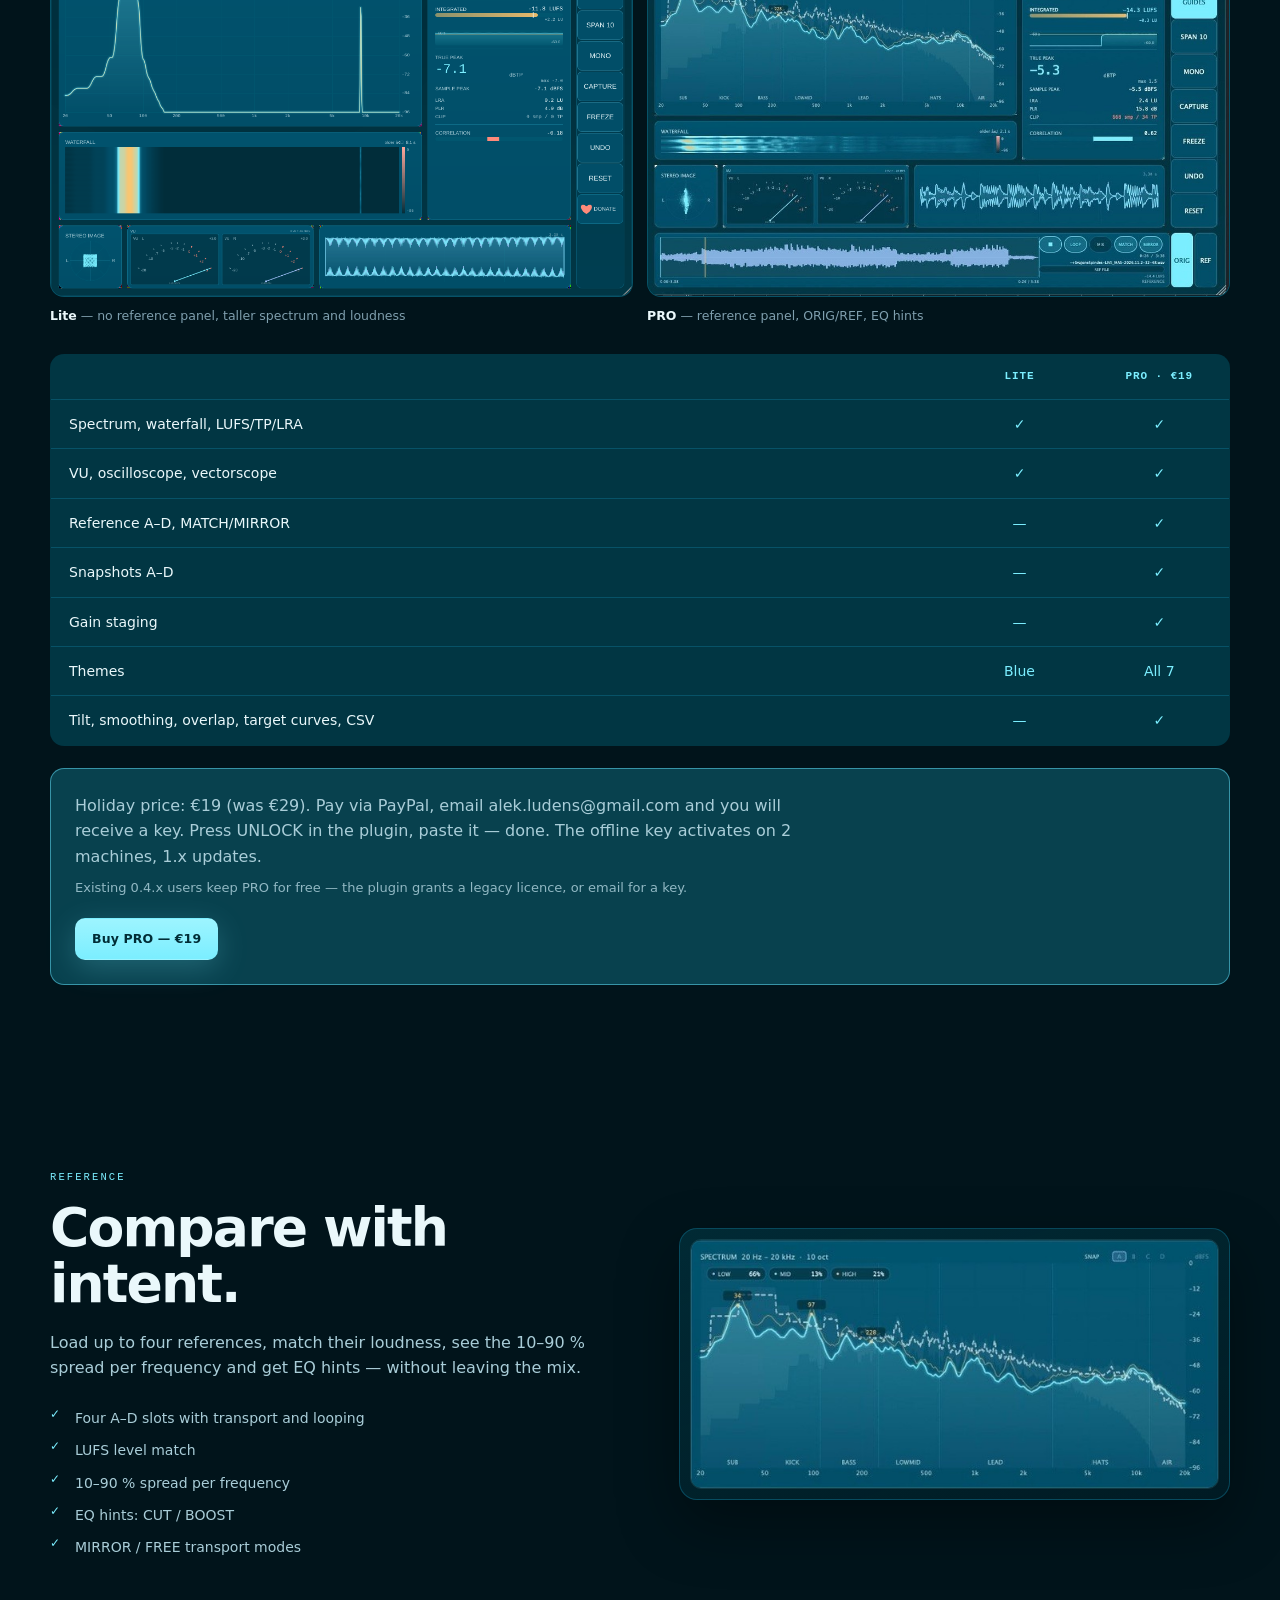
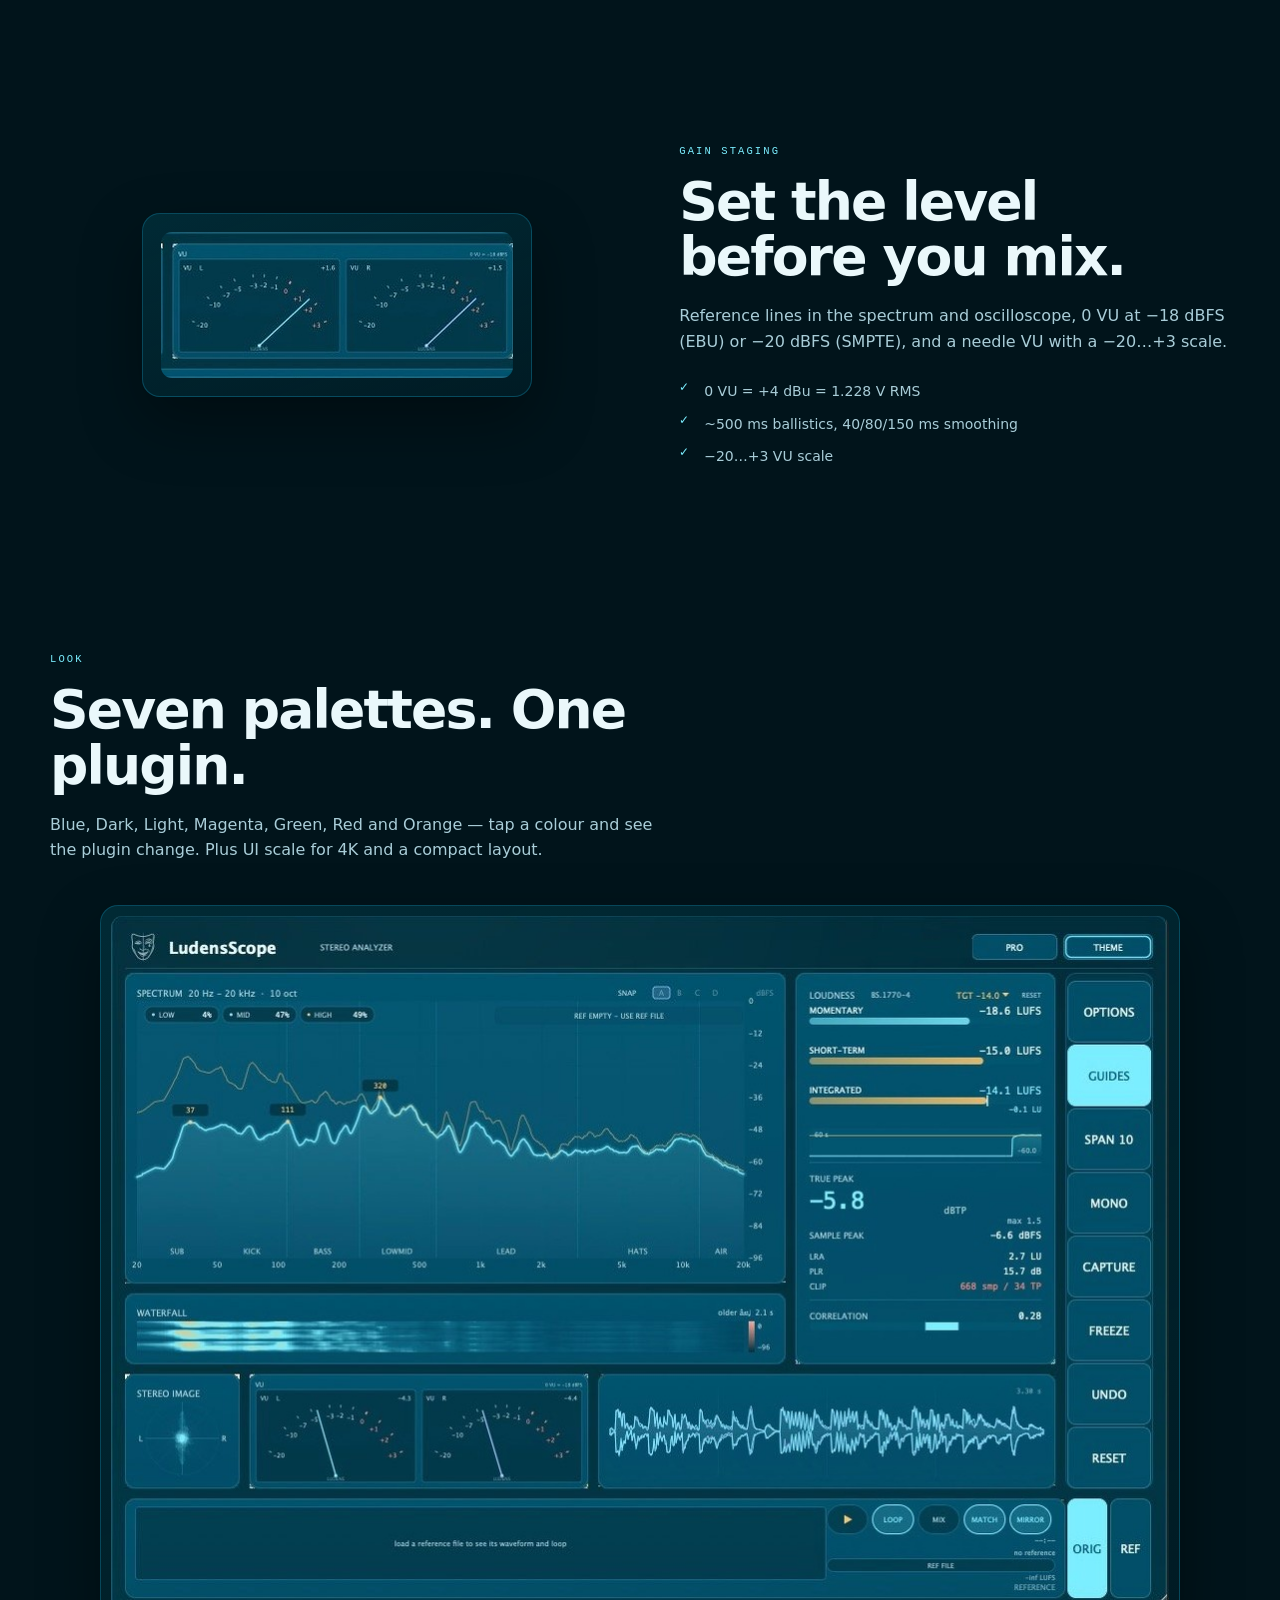
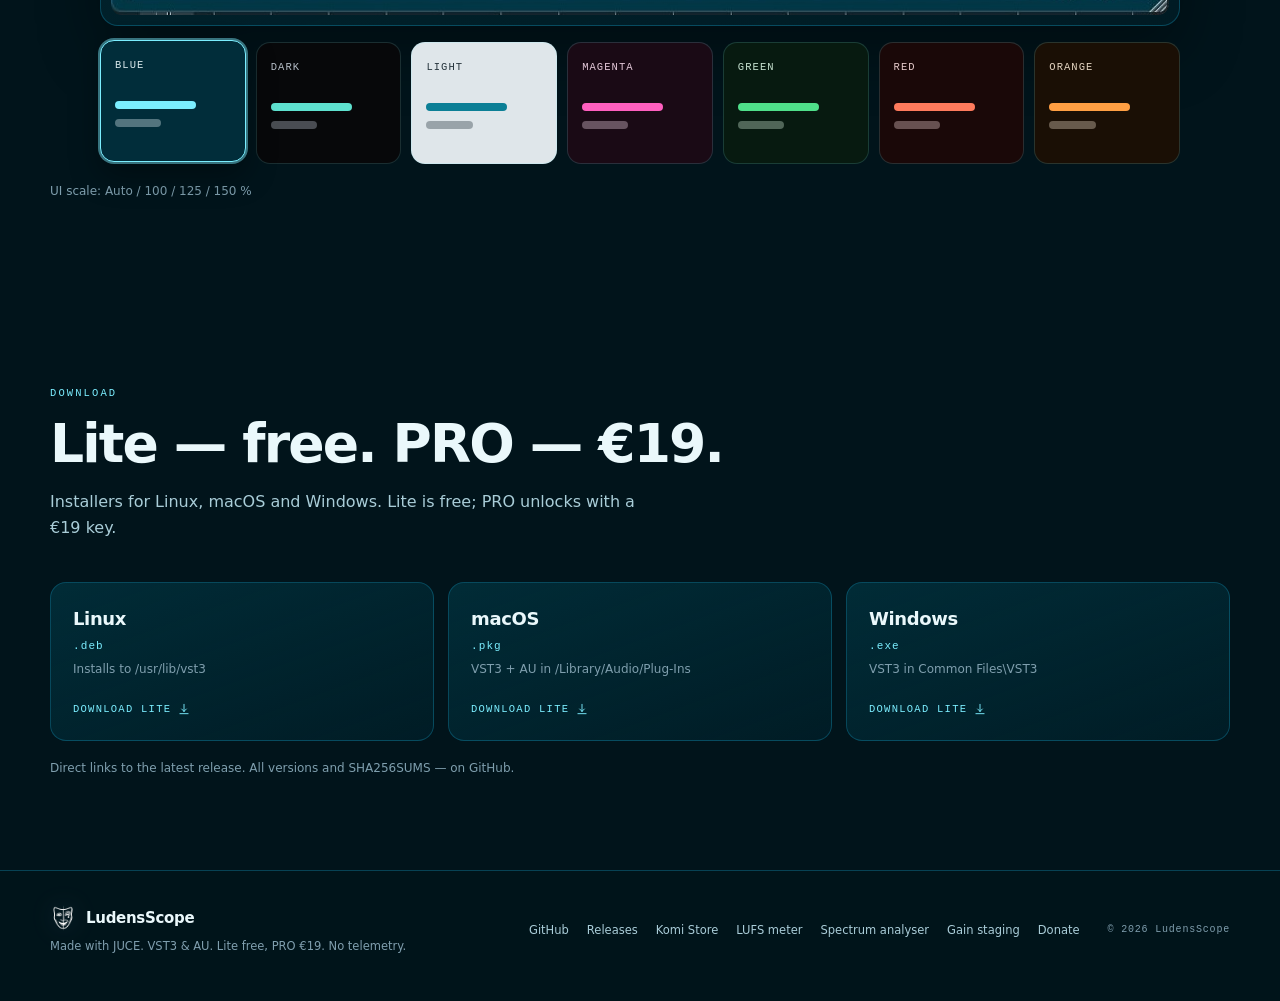
==== commit 6191fb98: "site: add three English guide pages Free LUFS meter, free spectrum analyser and gain staging, writte" ====
--- a/site/en/index.html
+++ b/site/en/index.html
@@ -14,6 +14,7 @@
   <meta property="og:locale:alternate" content="ru_RU">
   <meta name="twitter:card" content="summary_large_image">
   <meta name="theme-color" content="#01141b">
+  <meta name="yandex-verification" content="302ff2bb98989cea">
   <link rel="canonical" href="https://ludensscope.pages.dev/en/">
   <link rel="icon" type="image/png" href="../assets/logo.png">
   <link rel="stylesheet" href="../styles.css">
@@ -255,6 +256,9 @@
       <a href="https://github.com/ltillegal/ludensscope" target="_blank" rel="noopener">GitHub</a>
       <a href="https://github.com/ltillegal/ludensscope/releases" target="_blank" rel="noopener">Releases</a>
       <a href="https://komistore.app/" target="_blank" rel="noopener">Komi Store</a>
+      <a href="free-lufs-meter/">LUFS meter</a>
+      <a href="free-spectrum-analyzer/">Spectrum analyser</a>
+      <a href="gain-staging/">Gain staging</a>
       <a href="https://www.paypal.com/donate/?business=0eskimo0%40gmail.com&amp;item_name=Support&amp;currency_code=USD" target="_blank" rel="noopener">Donate</a>
     </nav>
     <p class="copy">© 2026 LudensScope</p>
--- a/site/styles.css
+++ b/site/styles.css
@@ -780,3 +780,36 @@
   color: var(--mute);
 }
 .compare figcaption b { color: var(--text); font-weight: 600; }
+
+/* ---- guide pages ---- */
+.guide { padding: 108px 0 72px; }
+.guide .wrap { max-width: 800px; }
+.guide .eyebrow { margin-bottom: 10px; }
+.guide h1 { font-size: clamp(1.9rem, 4.4vw, 2.9rem); line-height: 1.08; letter-spacing: -.03em; margin: 0 0 18px; }
+.guide .lead { font-size: 17.5px; color: var(--dim); margin: 0 0 30px; }
+.guide h2 { font-size: 22px; letter-spacing: -.01em; margin: 44px 0 12px; }
+.guide h3 { font-size: 16.5px; margin: 26px 0 6px; color: var(--text); }
+.guide p { color: var(--dim); margin: 0 0 14px; }
+.guide ul, .guide ol { color: var(--dim); margin: 0 0 16px; padding-left: 22px; }
+.guide li { margin-bottom: 8px; }
+.guide strong { color: var(--text); }
+.guide code { font-family: var(--mono); font-size: .92em; color: var(--accent); }
+.guide figure { margin: 26px 0; }
+.guide figure img { display: block; width: auto; max-width: 100%; height: auto; margin: 0 auto; border: 1px solid var(--line); border-radius: 14px; background: var(--panel); }
+.guide figcaption { margin-top: 9px; font-size: 12.5px; color: var(--mute); }
+.guide table { width: 100%; border-collapse: collapse; margin: 18px 0 22px; font-size: 14.5px; }
+.guide th, .guide td { text-align: left; padding: 9px 12px; border-bottom: 1px solid var(--line-soft); vertical-align: top; }
+.guide th { color: var(--mute); font-weight: 500; font-size: 12px; text-transform: uppercase; letter-spacing: .08em; }
+.guide td { color: var(--dim); }
+.guide-cta { margin: 44px 0 0; padding: 22px; border: 1px solid var(--line); border-radius: 16px; background: linear-gradient(180deg, rgba(1,54,67,.55), rgba(1,20,27,.2)); }
+.guide-cta p { margin: 0 0 14px; color: var(--dim); }
+.guide-cta .row { display: flex; gap: 10px; flex-wrap: wrap; }
+.guide-more { margin-top: 44px; padding-top: 22px; border-top: 1px solid var(--line-soft); }
+.guide-more h2 { margin: 0 0 12px; font-size: 15px; text-transform: uppercase; letter-spacing: .08em; color: var(--mute); }
+.guide-more ul { list-style: none; padding: 0; margin: 0; }
+.guide-more li { margin-bottom: 8px; }
+.guide-more a { color: var(--accent); text-decoration: none; }
+.guide-more a:hover { text-decoration: underline; }
+@media (max-width: 620px) {
+  .guide { padding-top: 92px; }
+}
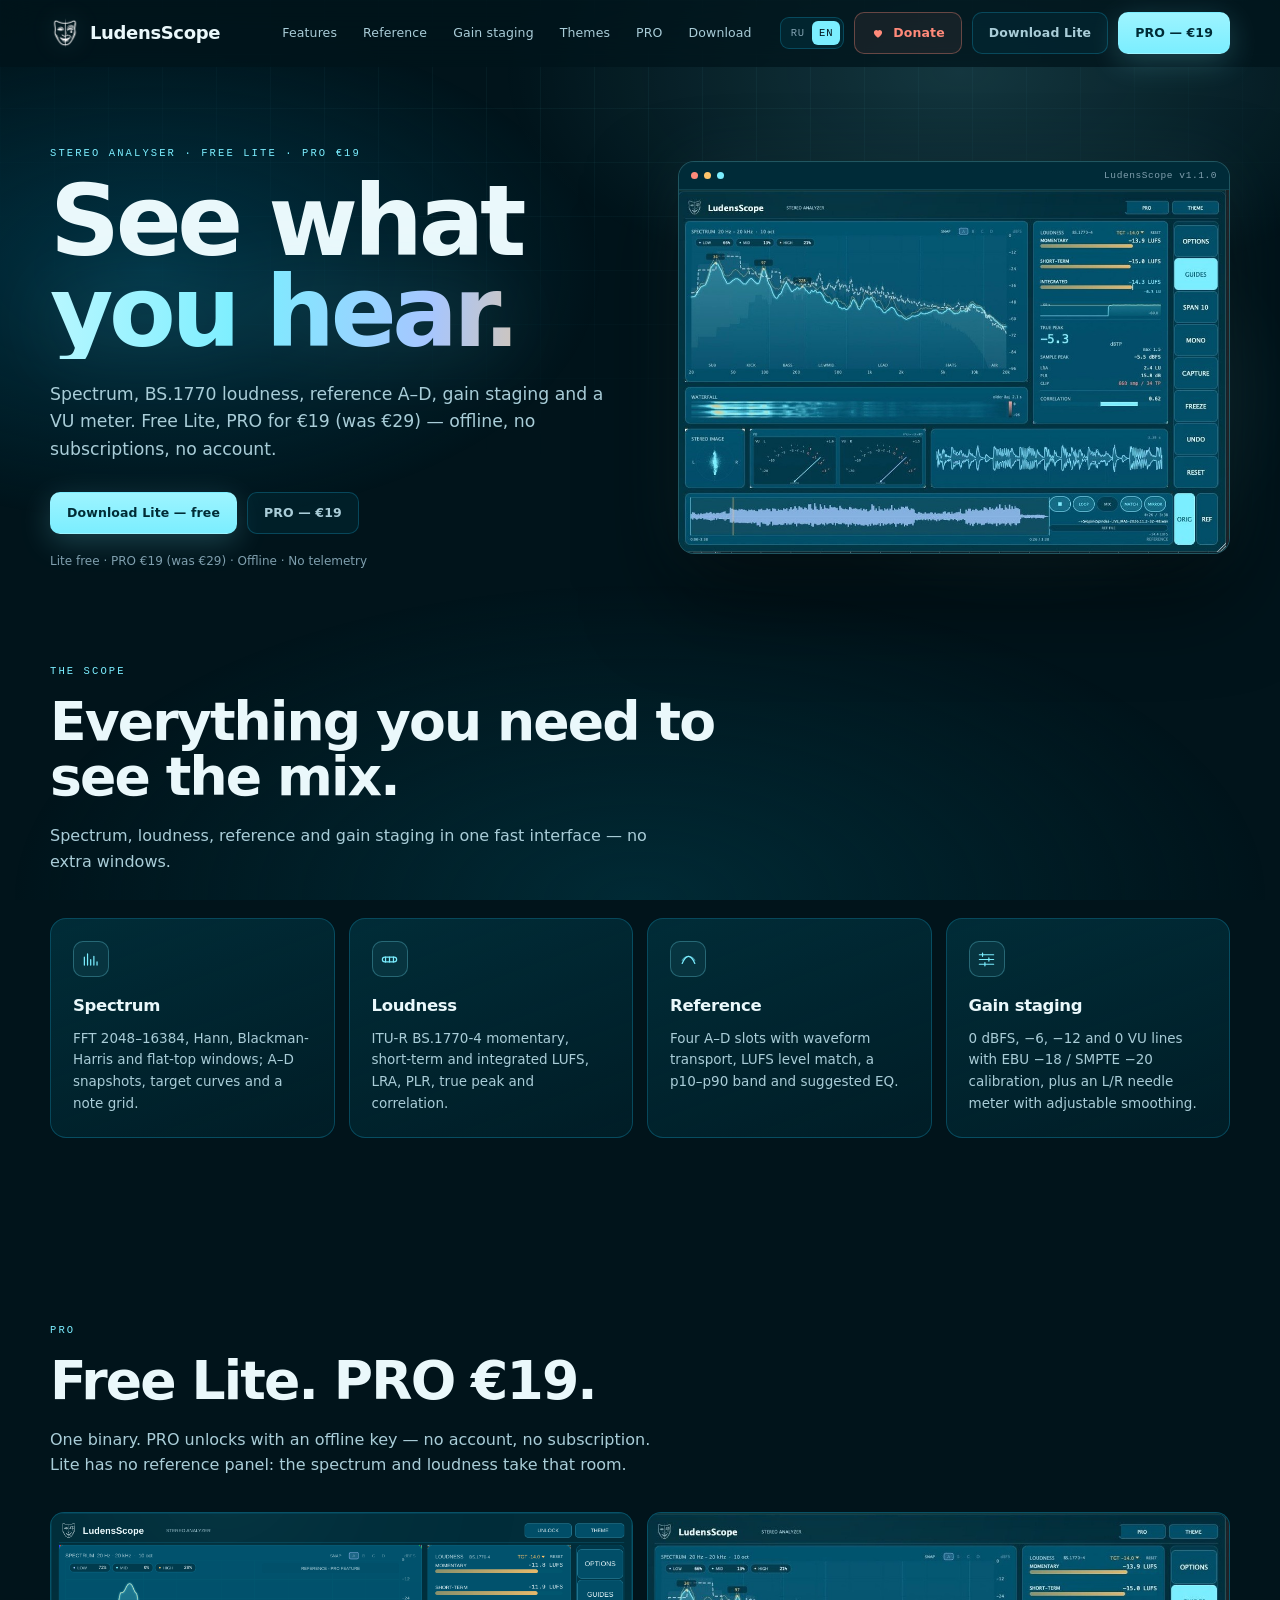
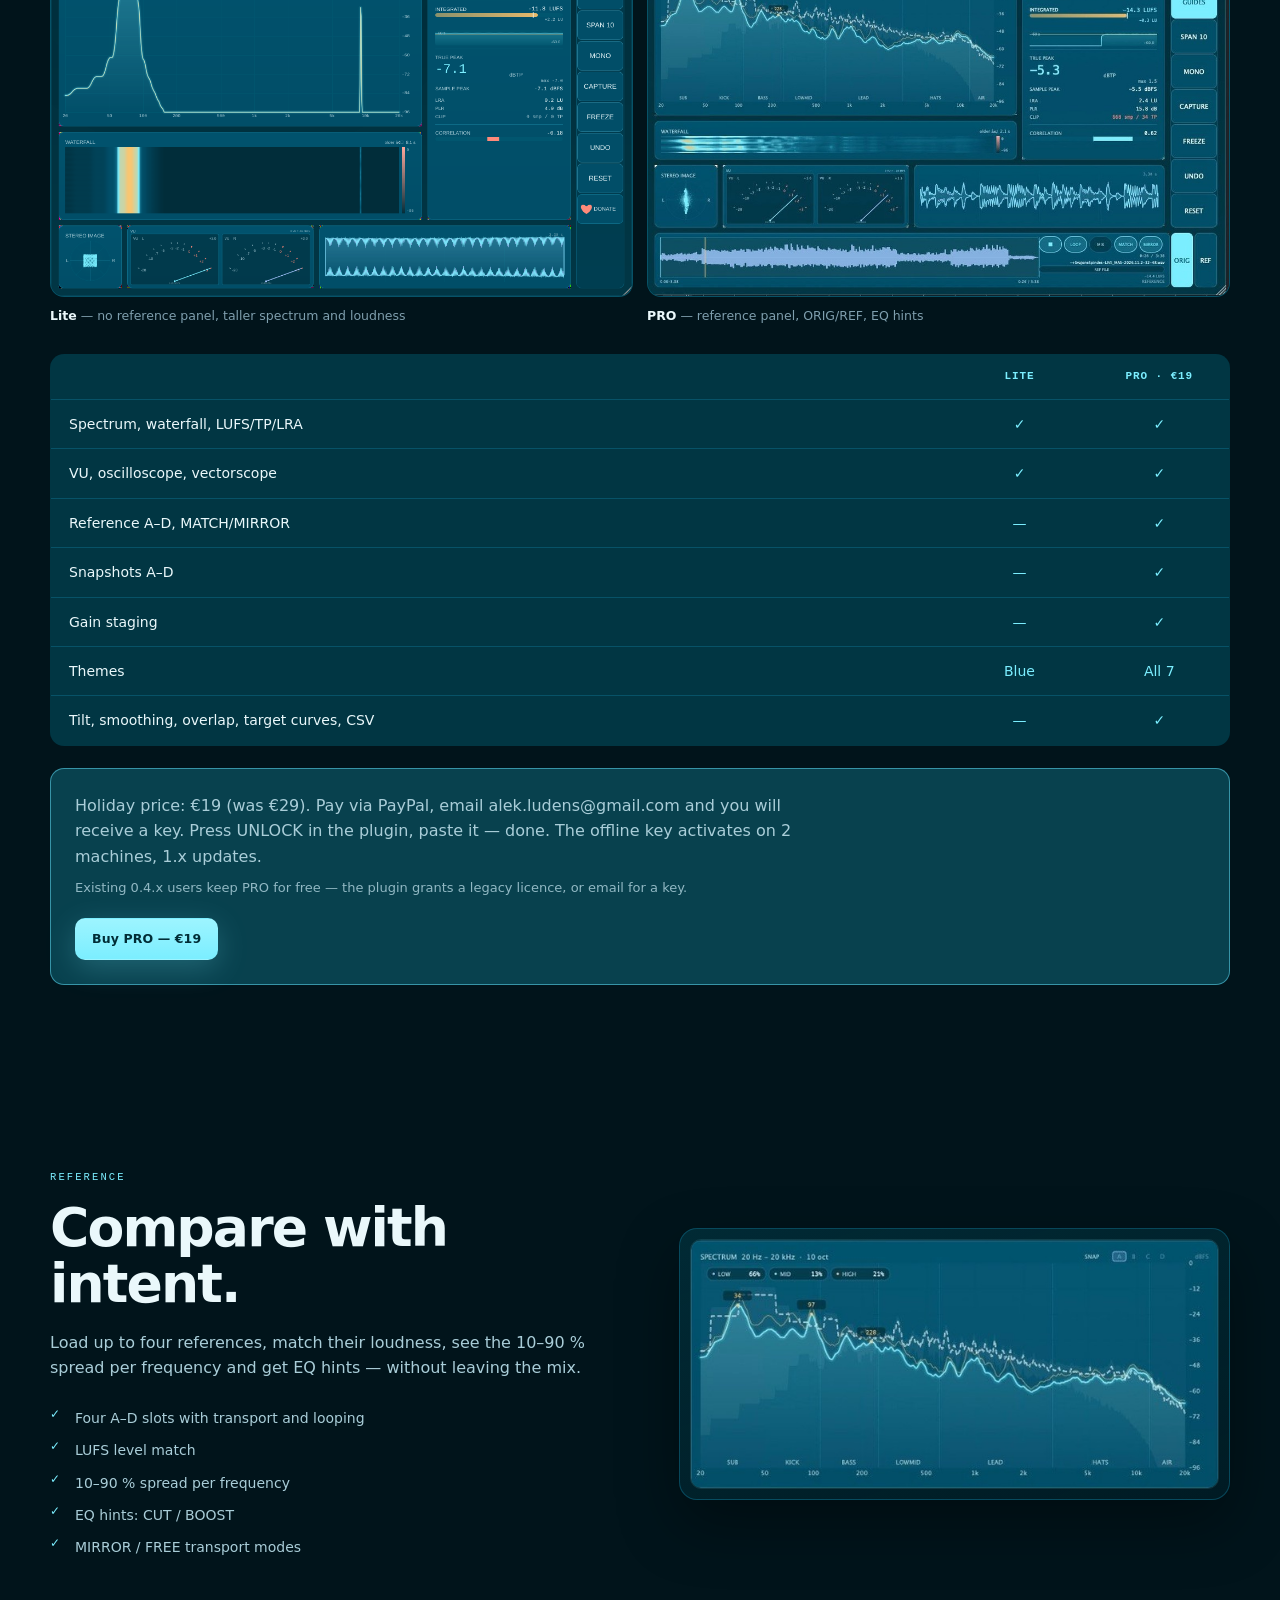
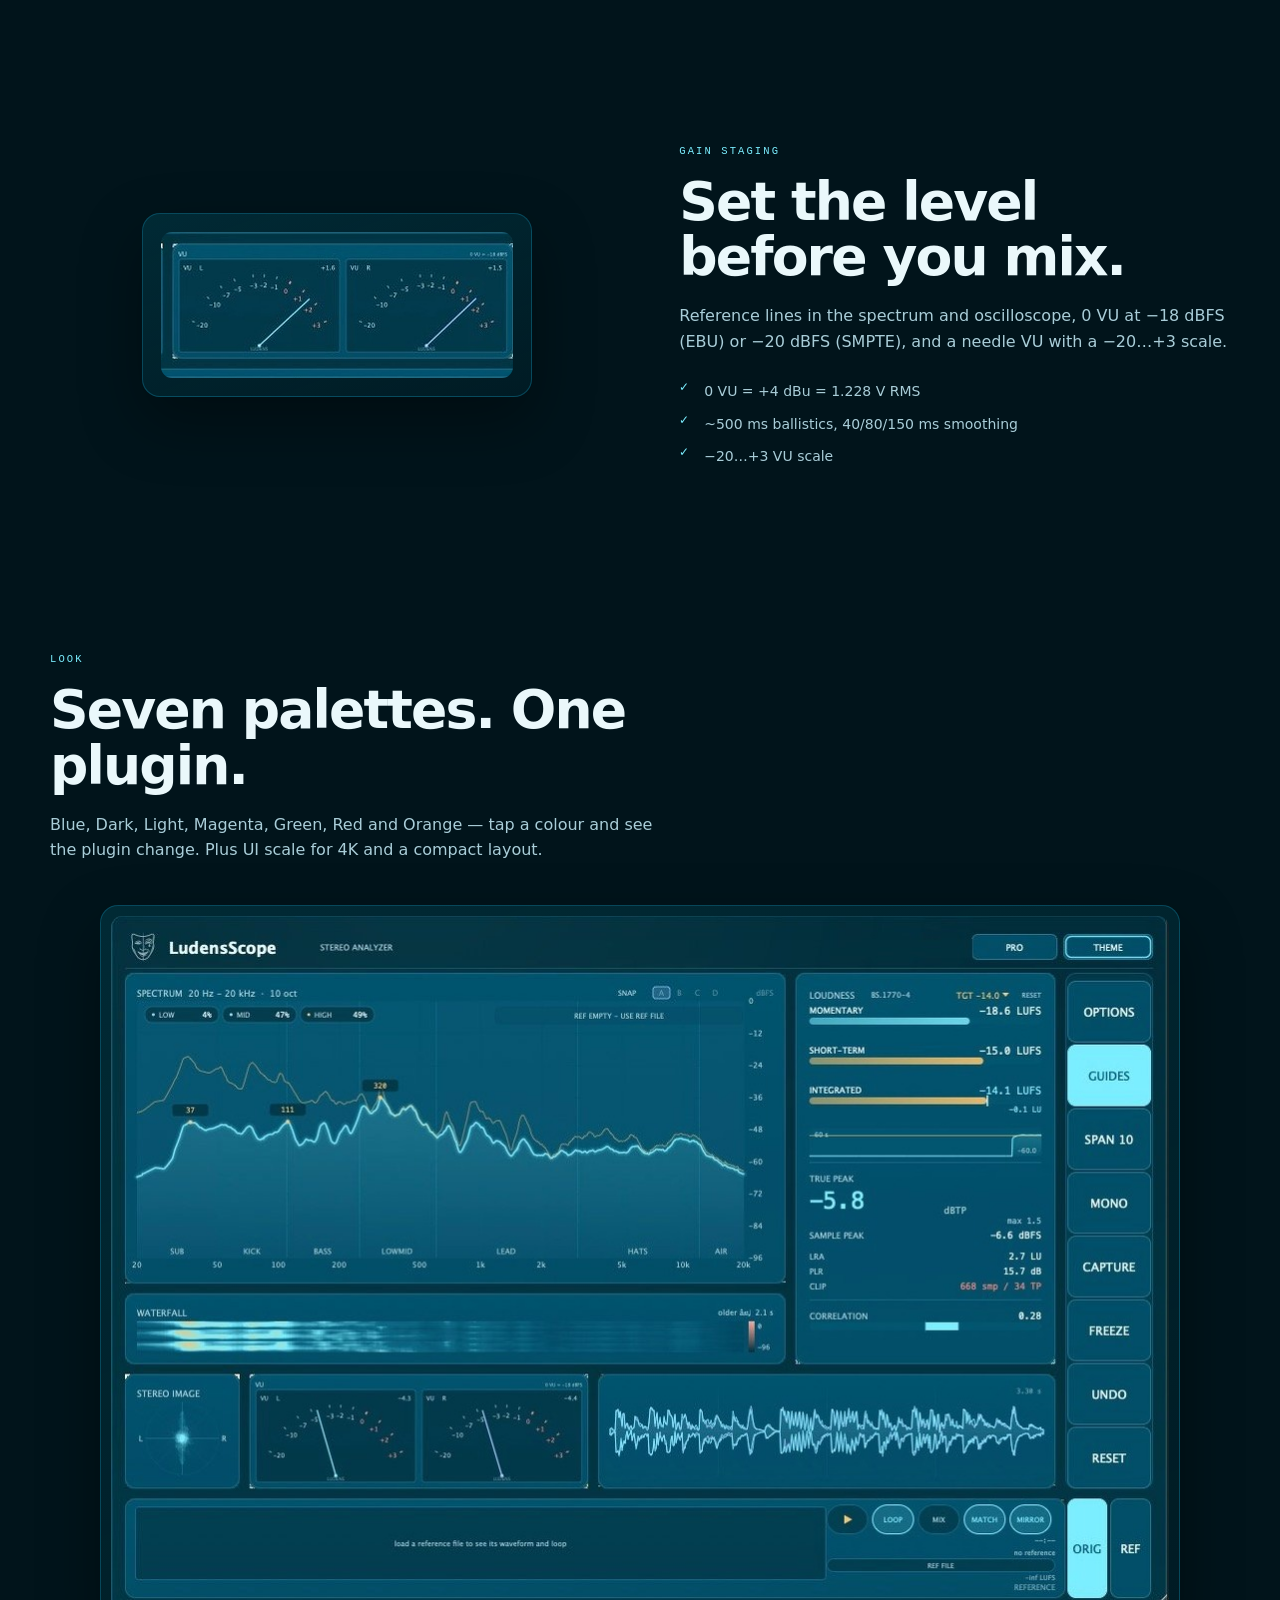
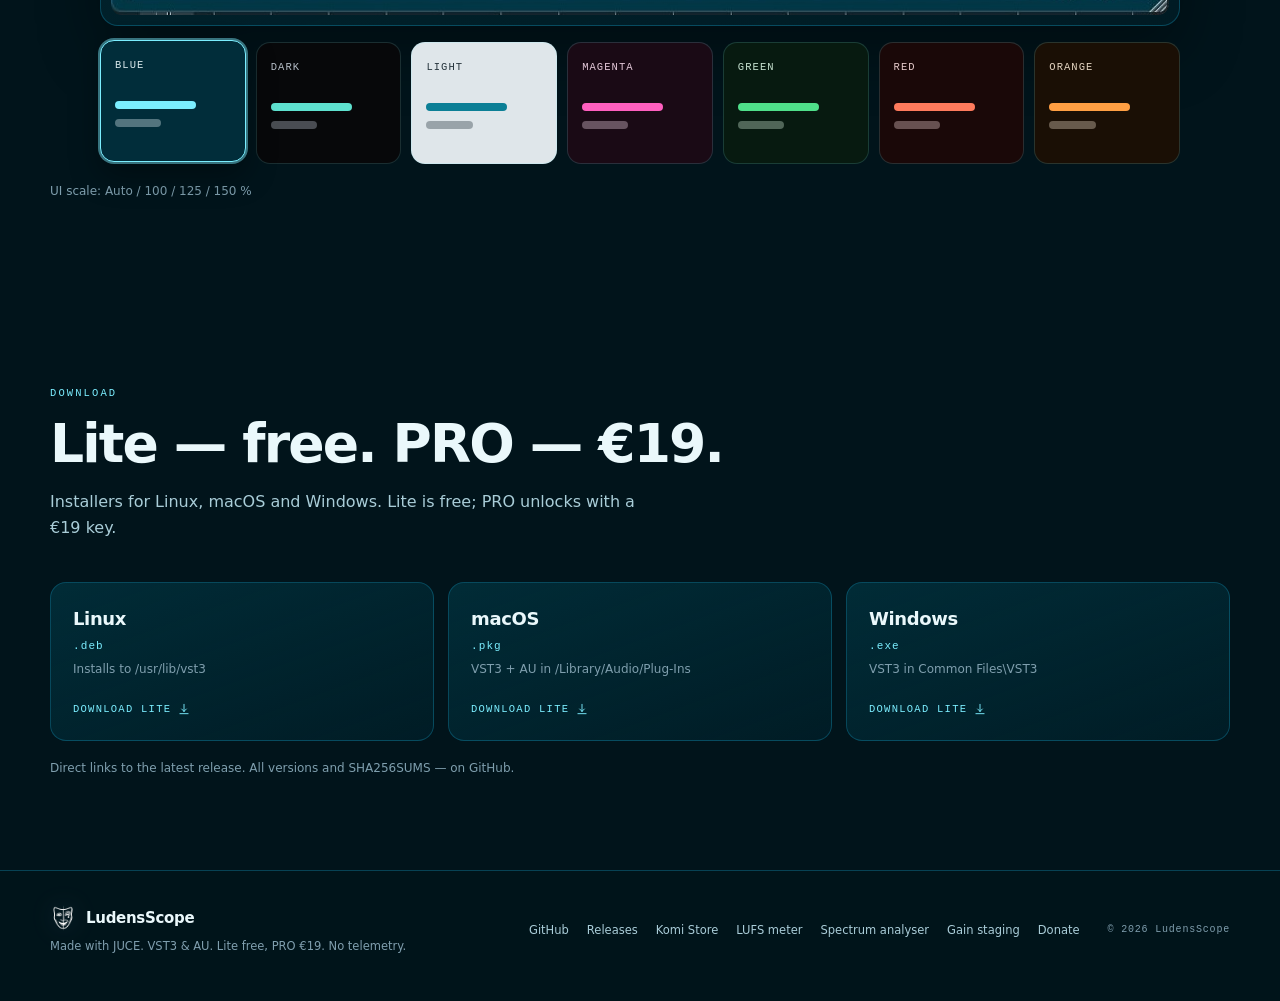
==== commit 9e463b30: "Bump version to 1.1.0" ====
--- a/site/en/index.html
+++ b/site/en/index.html
@@ -75,7 +75,7 @@
         <div class="window">
           <div class="window-bar">
             <span class="dot"></span><span class="dot"></span><span class="dot"></span>
-            <em>LudensScope <span class="js-version">v1.0.11</span></em>
+            <em>LudensScope <span class="js-version">v1.1.0</span></em>
           </div>
           <img src="../assets/ui-preview.jpg" alt="LudensScope interface: spectrum, loudness, reference, VU meter and oscilloscope" width="1060" height="700">
         </div>
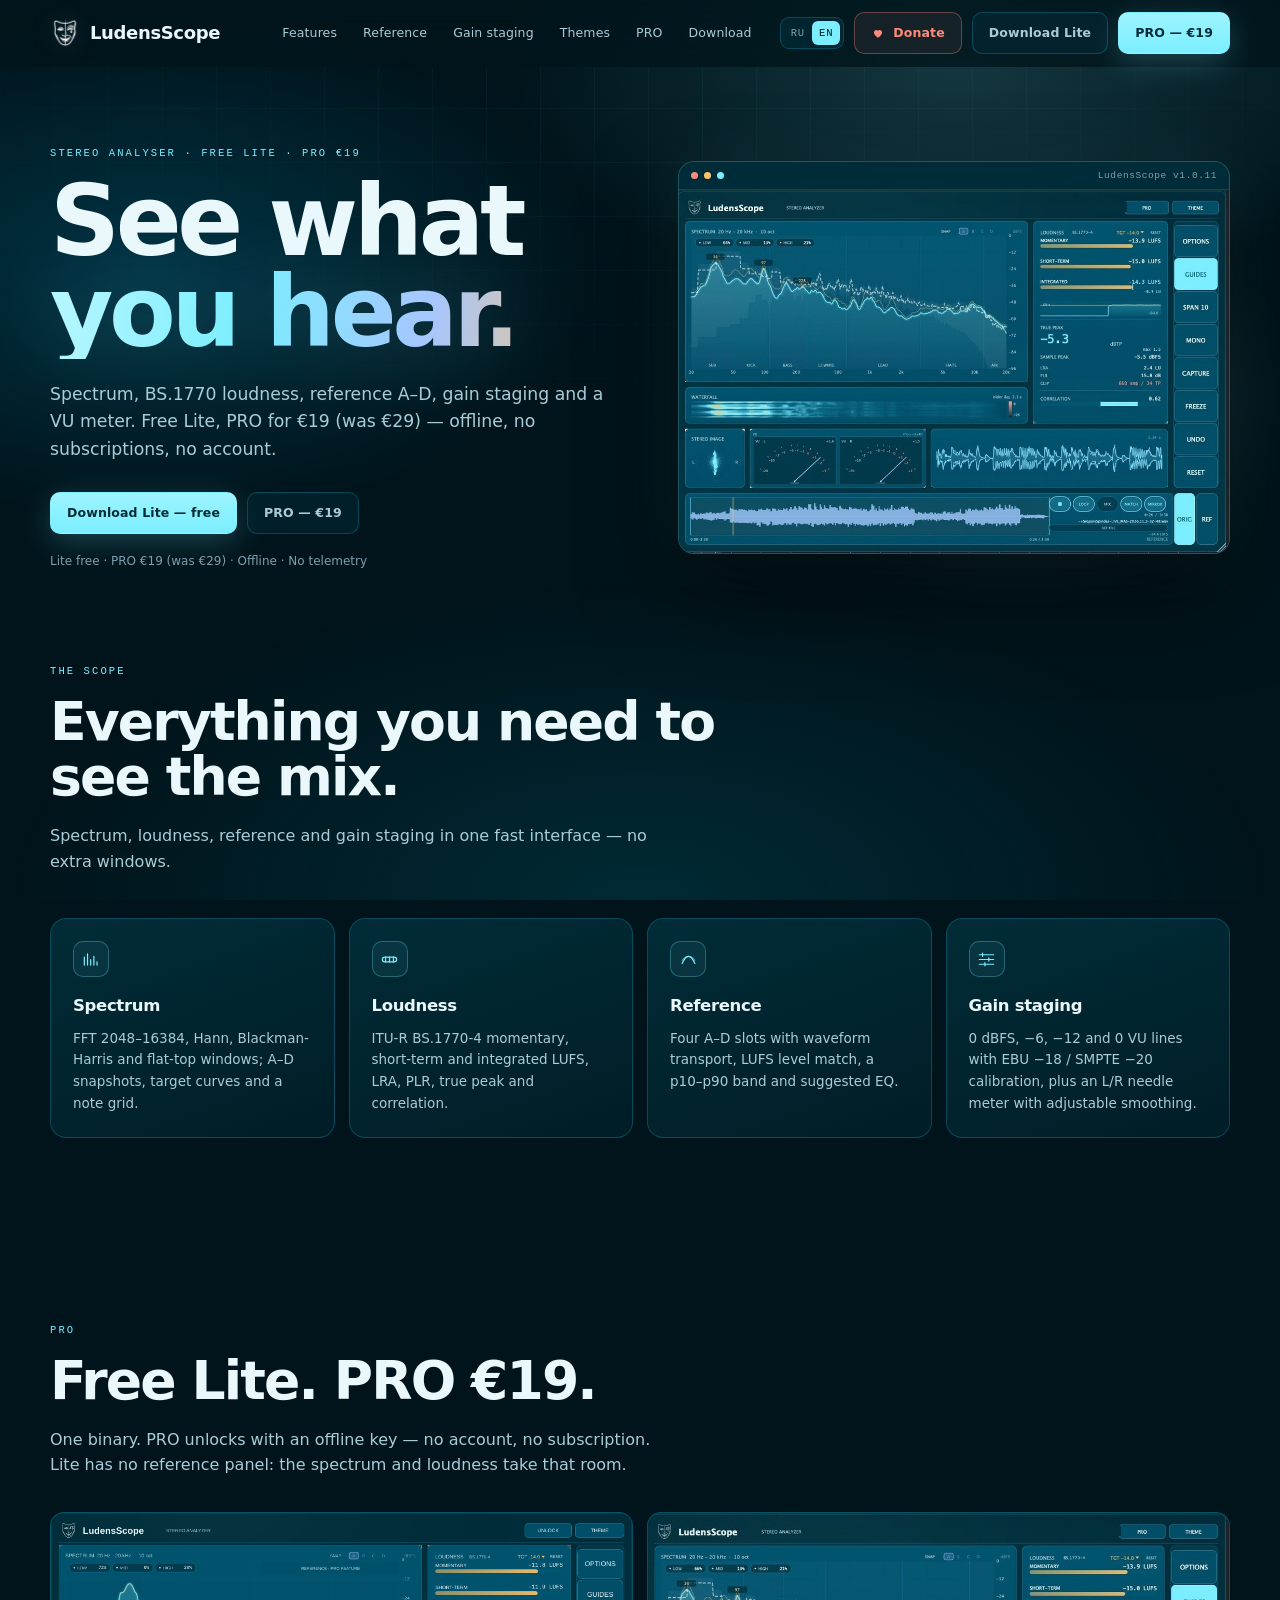
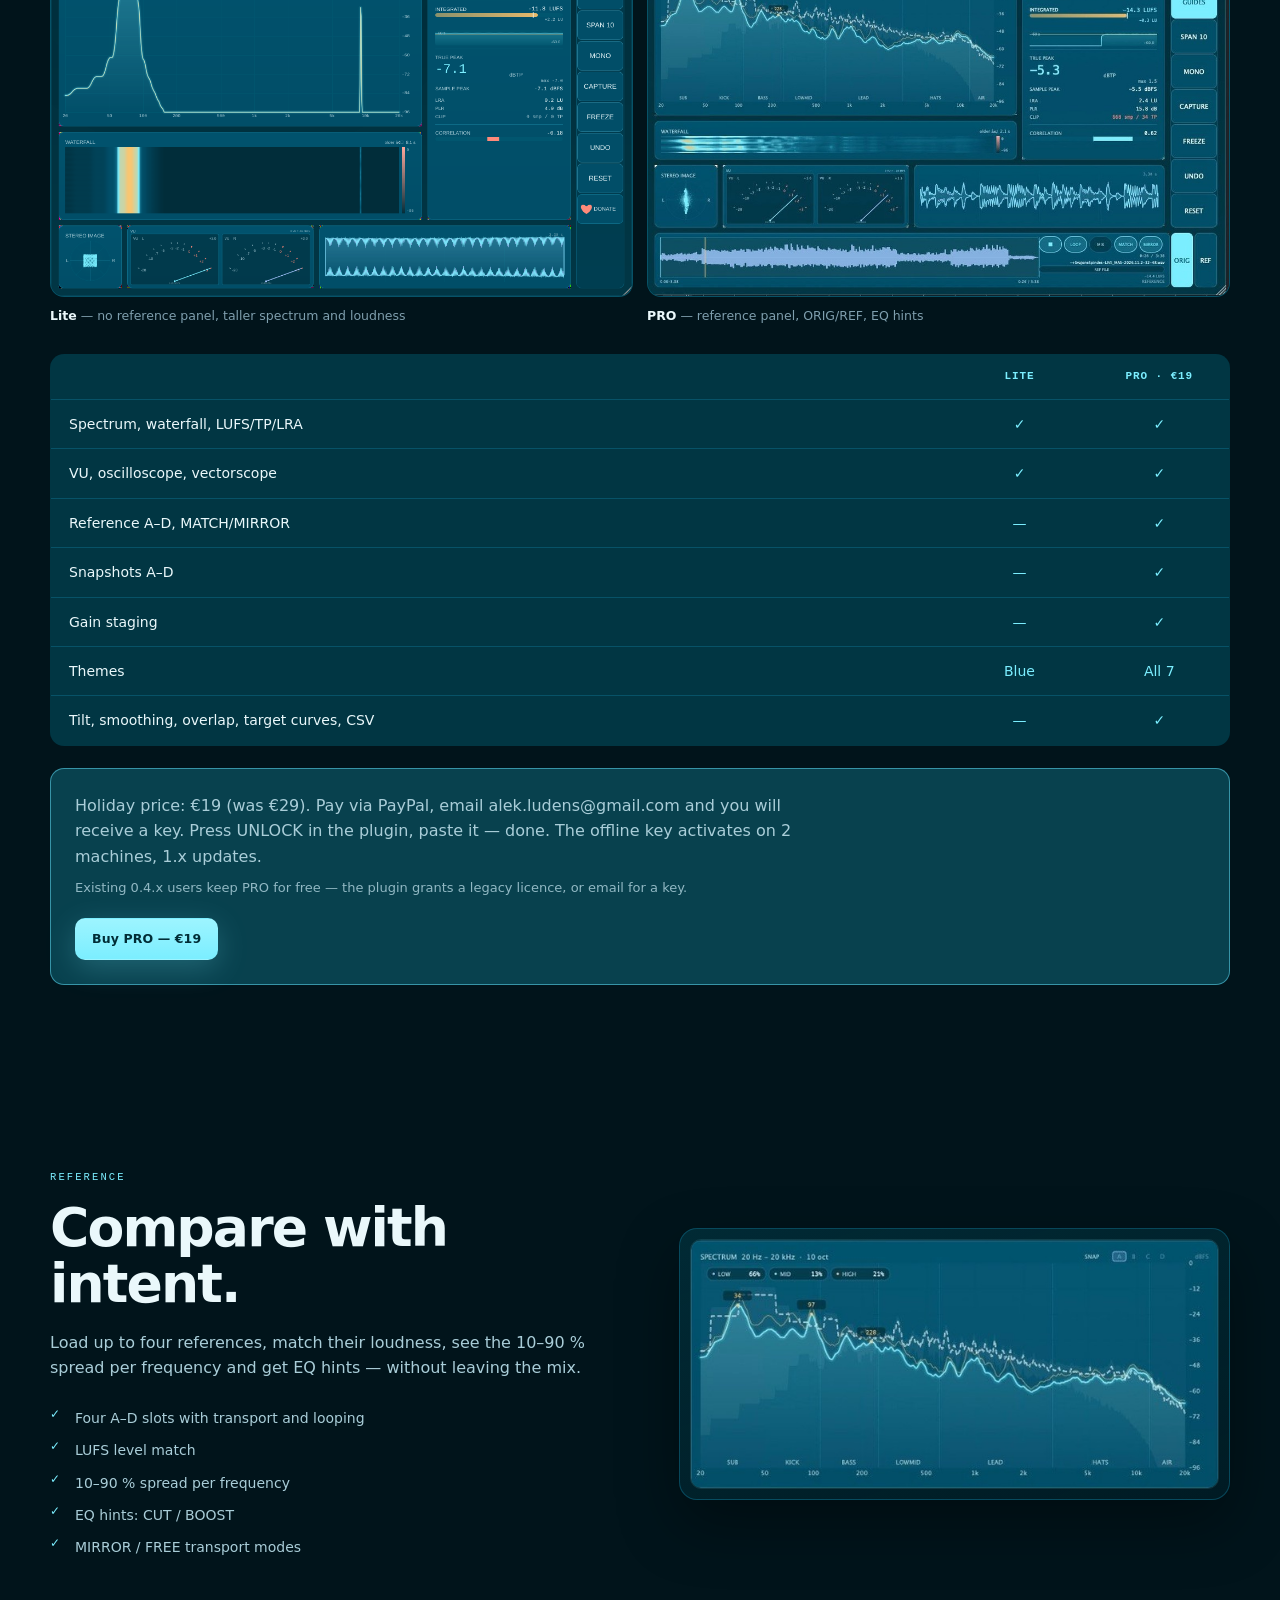
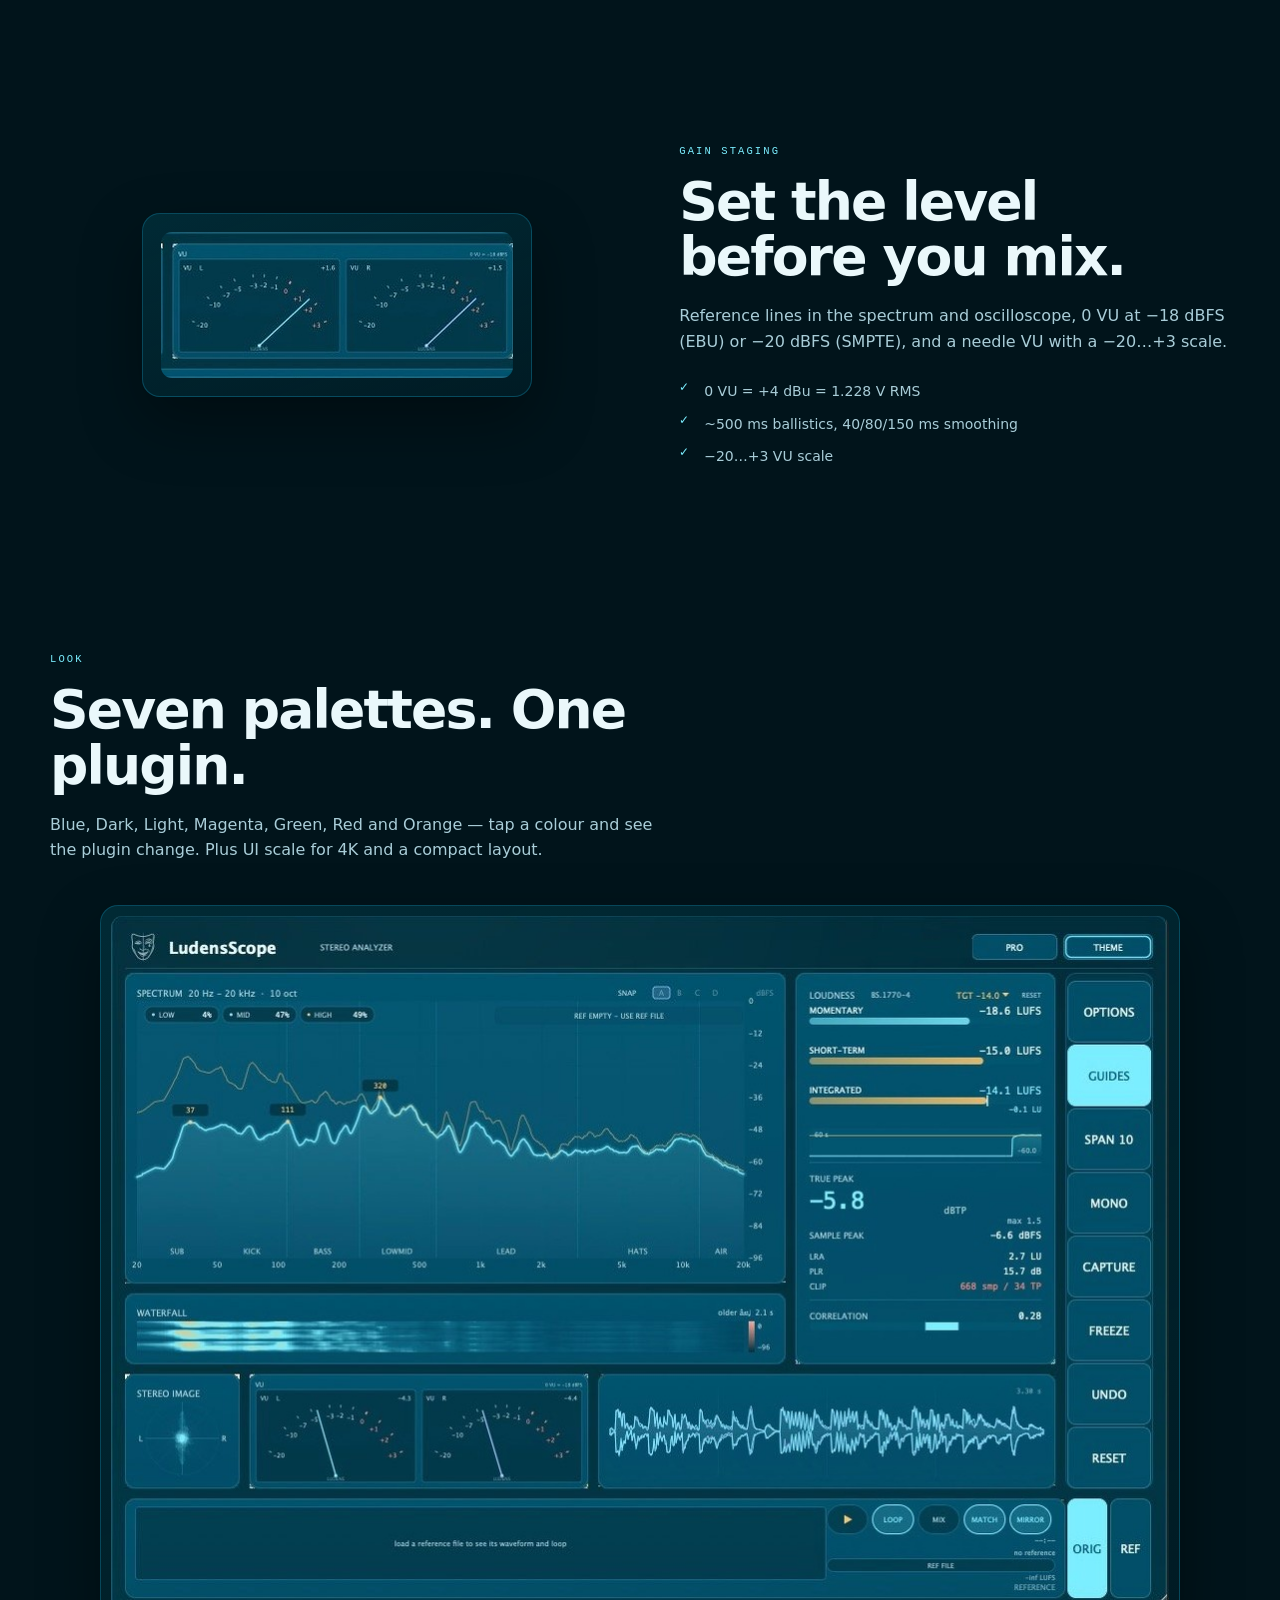
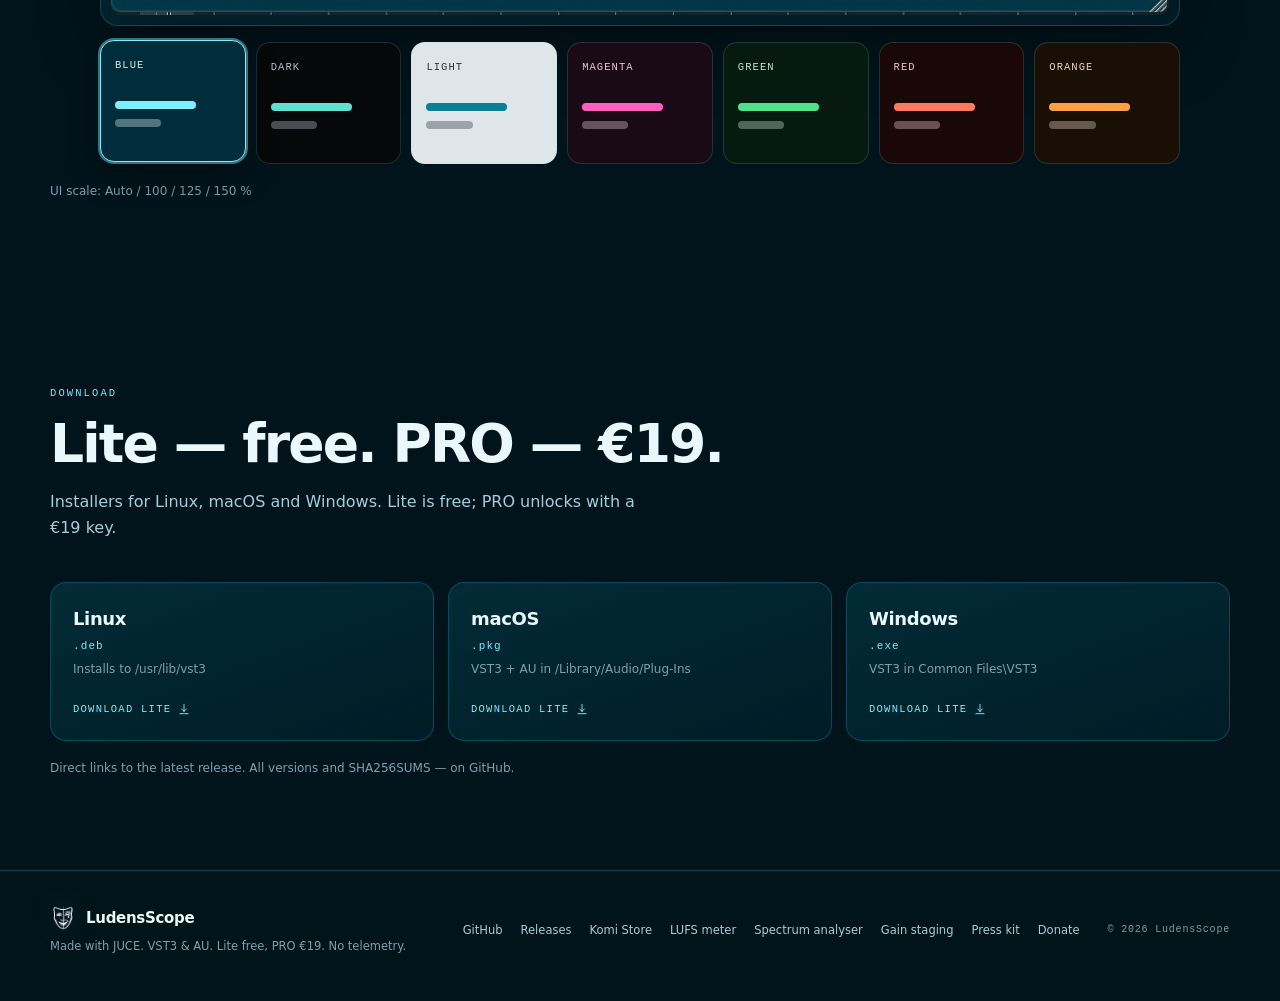
==== commit 4c2877a4: "site: add a press kit page Boilerplate, fact sheet, feature list, screenshots, logo and contact for " ====
--- a/site/en/index.html
+++ b/site/en/index.html
@@ -75,7 +75,7 @@
         <div class="window">
           <div class="window-bar">
             <span class="dot"></span><span class="dot"></span><span class="dot"></span>
-            <em>LudensScope <span class="js-version">v1.1.0</span></em>
+            <em>LudensScope <span class="js-version">v1.0.11</span></em>
           </div>
           <img src="../assets/ui-preview.jpg" alt="LudensScope interface: spectrum, loudness, reference, VU meter and oscilloscope" width="1060" height="700">
         </div>
@@ -259,6 +259,7 @@
       <a href="free-lufs-meter/">LUFS meter</a>
       <a href="free-spectrum-analyzer/">Spectrum analyser</a>
       <a href="gain-staging/">Gain staging</a>
+      <a href="press/">Press kit</a>
       <a href="https://www.paypal.com/donate/?business=0eskimo0%40gmail.com&amp;item_name=Support&amp;currency_code=USD" target="_blank" rel="noopener">Donate</a>
     </nav>
     <p class="copy">© 2026 LudensScope</p>
--- a/site/styles.css
+++ b/site/styles.css
@@ -813,3 +813,13 @@
 @media (max-width: 620px) {
   .guide { padding-top: 92px; }
 }
+
+/* ---- press page ---- */
+.press-shots { display: grid; grid-template-columns: repeat(2, 1fr); gap: 14px; margin: 20px 0 8px; }
+.press-shots figure { margin: 0; }
+.press-shots img { display: block; width: 100%; height: auto; border: 1px solid var(--line); border-radius: 12px; background: var(--panel); }
+.press-shots figcaption { margin-top: 8px; font-size: 12.5px; color: var(--mute); }
+.press-shots a { color: var(--accent); text-decoration: none; }
+.press-copy { padding: 18px 20px; border-left: 2px solid var(--accent); background: rgba(1,54,67,.35); border-radius: 0 12px 12px 0; margin: 0 0 16px; color: var(--dim); }
+.press-facts td:first-child { color: var(--mute); width: 34%; }
+@media (max-width: 620px) { .press-shots { grid-template-columns: 1fr; } }
